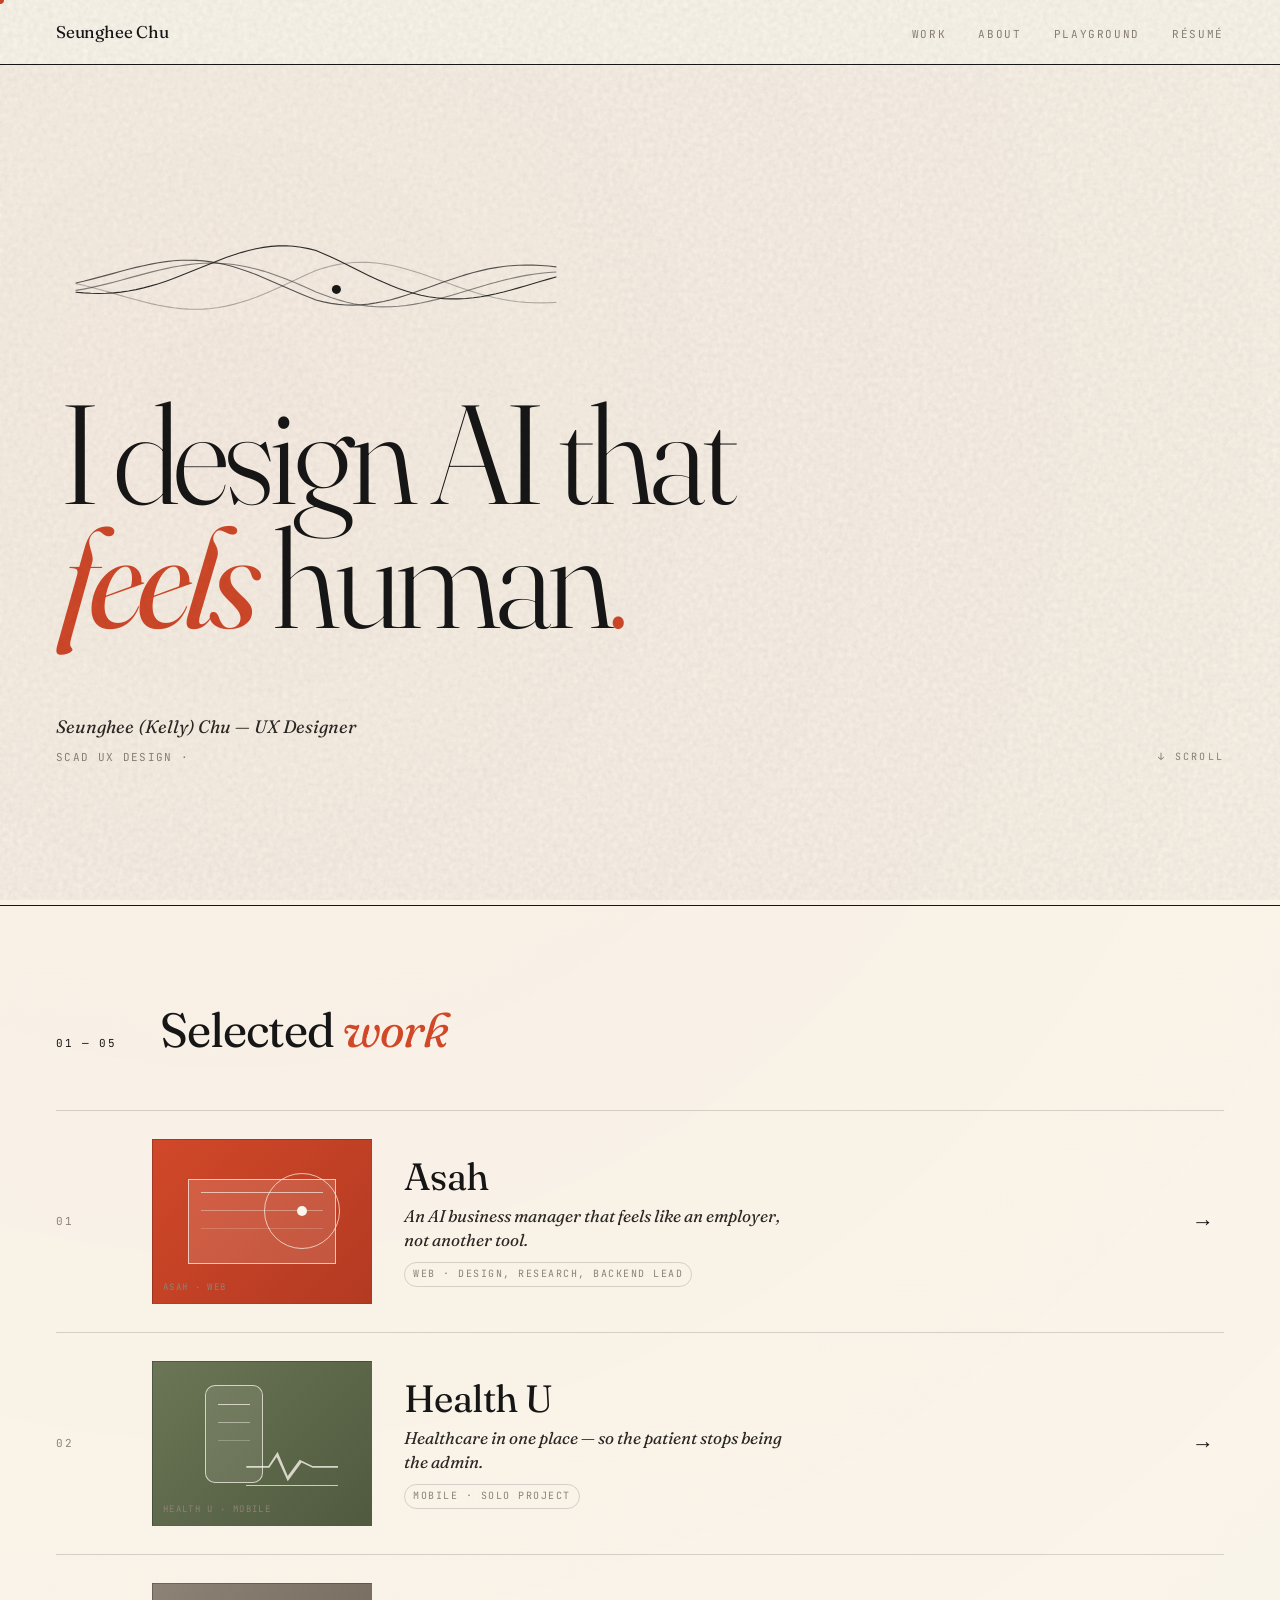
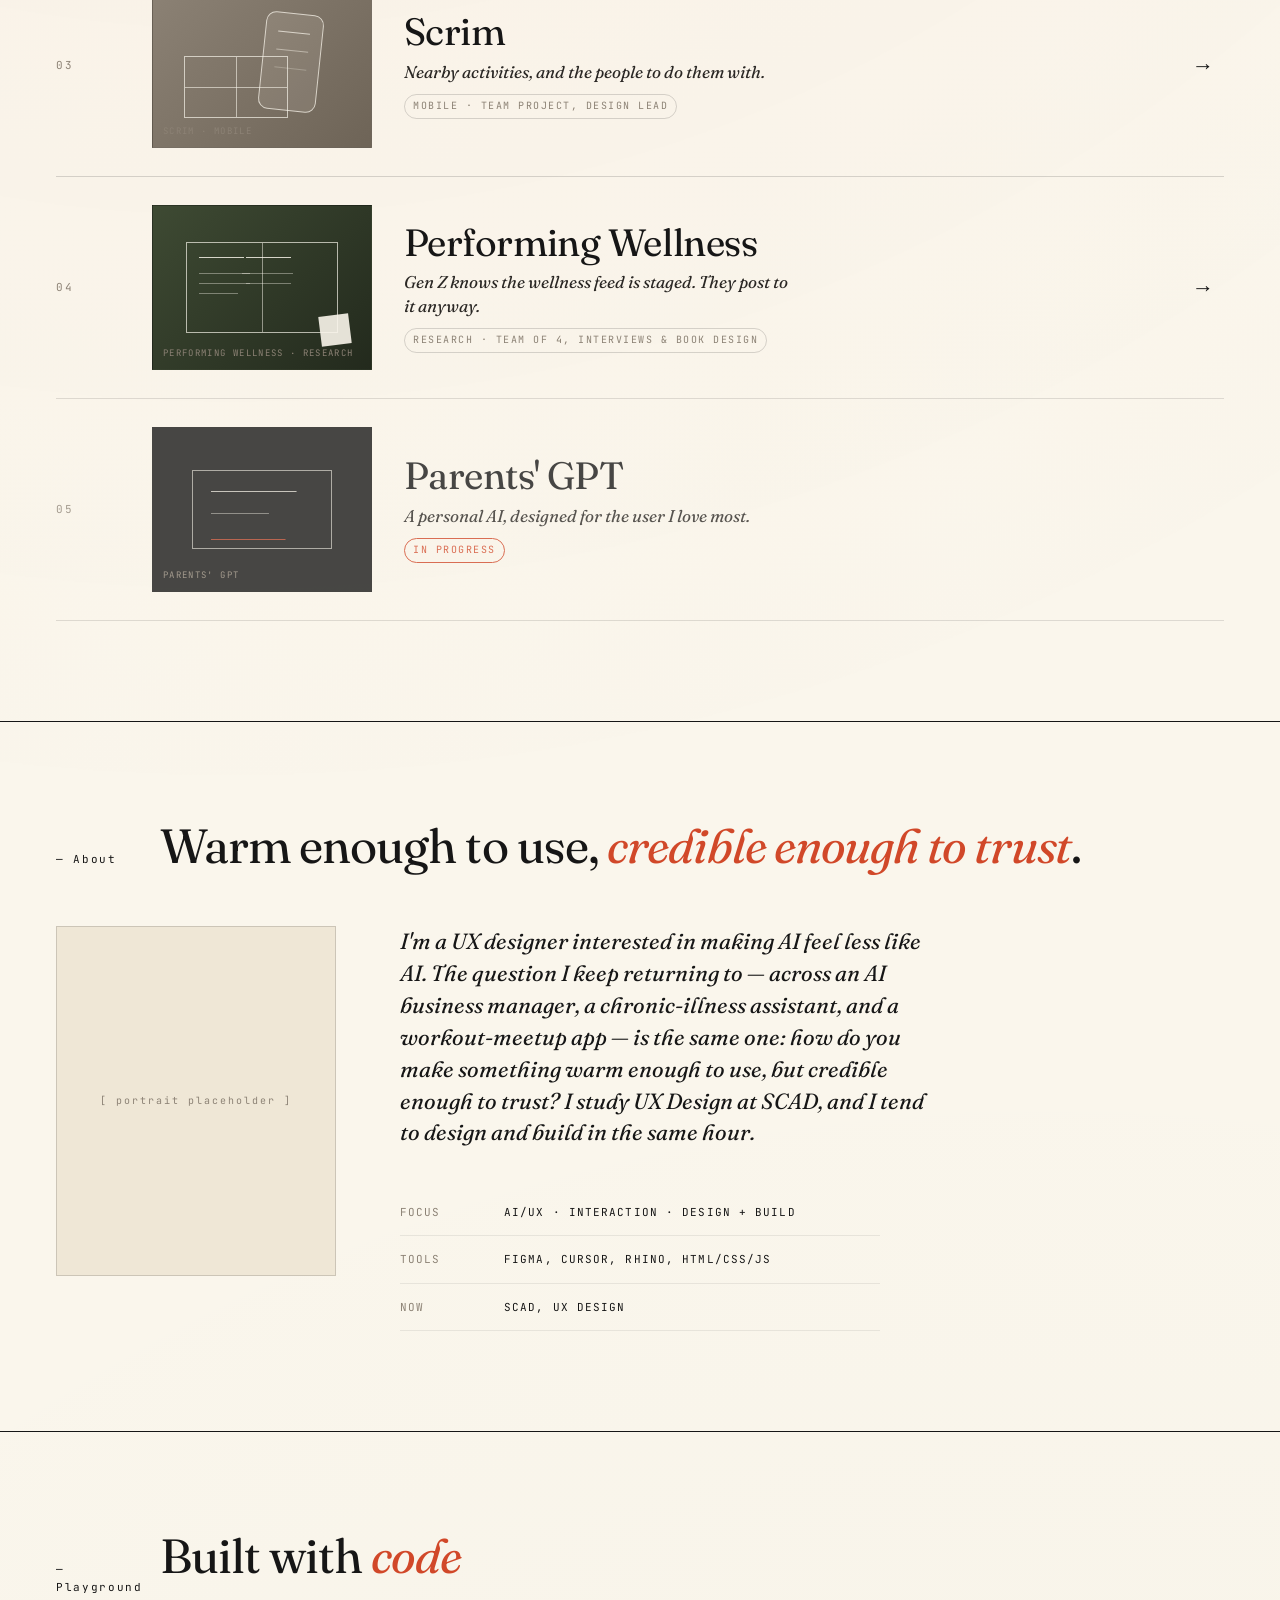
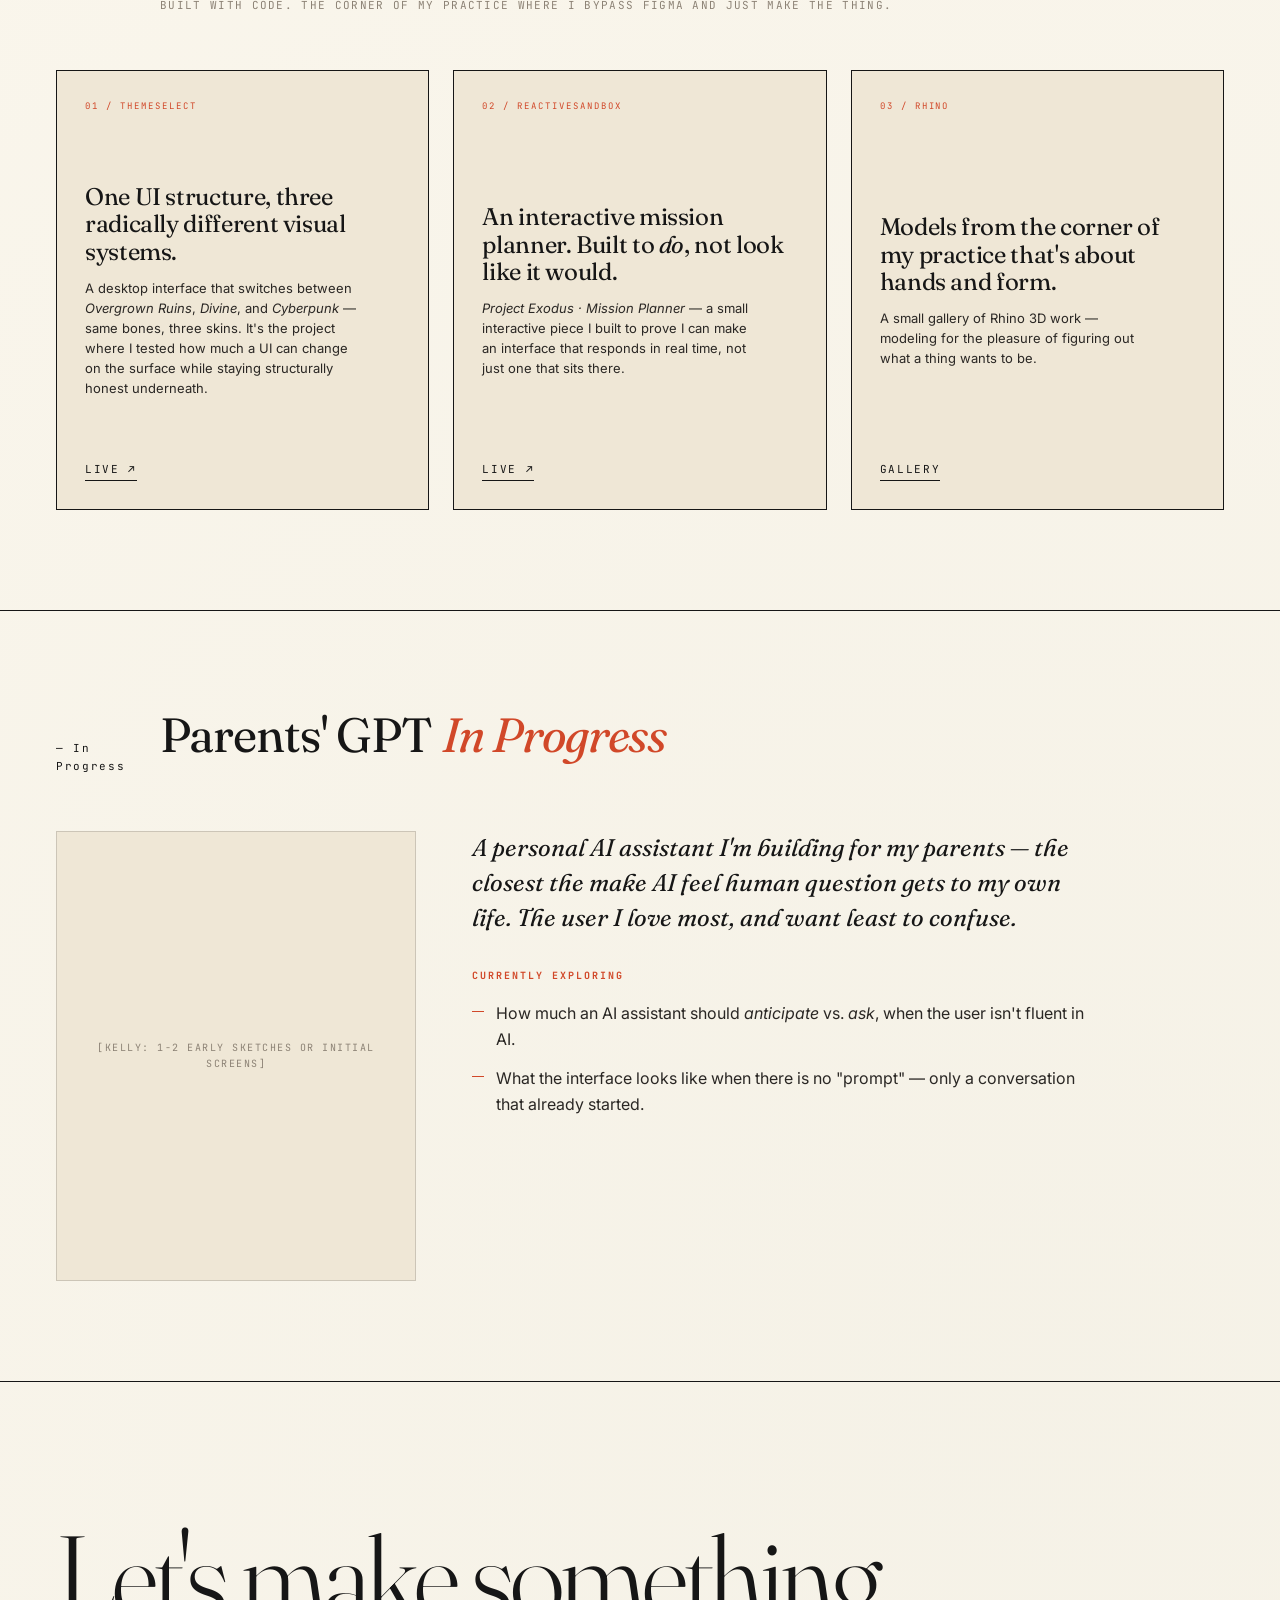
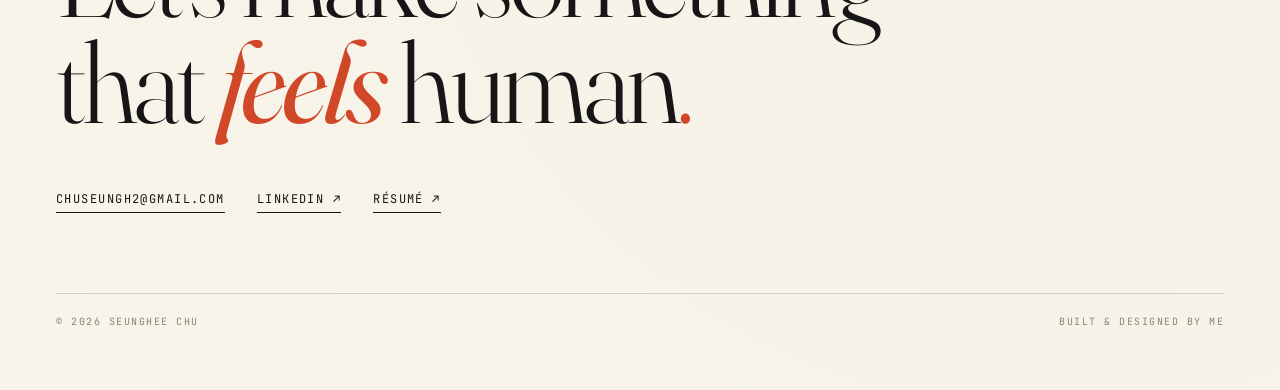
==== index.html @ 81d5a3c3 "Add the Performing Wellness research case study New case page, its exported artifacts, and the index" ====
<!DOCTYPE html>
<html lang="en">
<head>
<meta charset="UTF-8">
<meta name="viewport" content="width=device-width, initial-scale=1.0">
<title>Seunghee (Kelly) Chu — UX Designer</title>
<meta name="description" content="UX designer making AI feel human. Selected work, playground, and contact.">

<link rel="preconnect" href="https://fonts.googleapis.com">
<link rel="preconnect" href="https://fonts.gstatic.com" crossorigin>
<link href="https://fonts.googleapis.com/css2?family=Fraunces:ital,opsz,wght@0,9..144,300;0,9..144,400;0,9..144,500;1,9..144,400;1,9..144,500&family=Inter:wght@300;400;500;600&family=JetBrains+Mono:wght@400;500&display=swap" rel="stylesheet">

<link rel="stylesheet" href="assets/css/styles.css">
</head>
<body>

<nav class="nav">
  <div class="nav-inner">
    <a class="nav-mark" href="#top">Seunghee Chu</a>
    <button class="nav-toggle" aria-label="Toggle navigation" aria-expanded="false">
      <span></span><span></span><span></span>
    </button>
    <div class="nav-links">
      <a href="#work">Work</a>
      <a href="#about">About</a>
      <a href="#playground">Playground</a>
      <a href="resume.pdf" target="_blank" rel="noopener">Résumé</a>
    </div>
  </div>
</nav>

<main id="top">

  <section class="wrap hero">
    <div class="hero-mark" aria-hidden="true"></div>
    <h1>
      I design AI that<br>
      <span class="feels">feels</span> human<span class="dot">.</span>
    </h1>
    <div class="hero-foot">
      <div class="who">
        <p>Seunghee (Kelly) Chu — UX Designer</p>
        <p class="meta-line">SCAD UX Design · <span class="inline-note">[Kelly: city, if you want one]</span></p>
      </div>
      <span class="scroll-cue">↓ scroll</span>
    </div>
  </section>

  <section class="wrap sec" id="work">
    <div class="sec-head">
      <span class="sec-num">01 — 05</span>
      <div>
        <h2 class="sec-title">Selected <em>work</em></h2>
      </div>
    </div>

    <div class="work-index">

      <a class="work-row" href="asah/">
        <span class="row-num">01</span>
        <div class="row-thumb tone-vermilion" data-label="Asah · Web">
          <span class="mock-window"></span>
          <span class="mock-orbit"></span>
        </div>
        <div class="row-body">
          <h3>Asah</h3>
          <p class="row-tag">An AI business manager that feels like an employer, not another tool.</p>
          <div class="row-meta">
            <span class="pill">Web · Design, research, backend lead</span>
          </div>
        </div>
        <span class="row-arrow">→</span>
      </a>

      <a class="work-row" href="health-u/">
        <span class="row-num">02</span>
        <div class="row-thumb tone-sage" data-label="Health U · Mobile">
          <span class="mock-phone"></span>
          <span class="mock-pulse"></span>
        </div>
        <div class="row-body">
          <h3>Health U</h3>
          <p class="row-tag">Healthcare in one place — so the patient stops being the admin.</p>
          <div class="row-meta">
            <span class="pill">Mobile · Solo project</span>
          </div>
        </div>
        <span class="row-arrow">→</span>
      </a>

      <a class="work-row" href="scrim/">
        <span class="row-num">03</span>
        <div class="row-thumb tone-stone" data-label="Scrim · Mobile">
          <span class="mock-phone mock-phone-alt"></span>
          <span class="mock-court"></span>
        </div>
        <div class="row-body">
          <h3>Scrim</h3>
          <p class="row-tag">Nearby activities, and the people to do them with.</p>
          <div class="row-meta">
            <span class="pill">Mobile · Team project, design lead</span>
          </div>
        </div>
        <span class="row-arrow">→</span>
      </a>

      <a class="work-row" href="performing-wellness/">
        <span class="row-num">04</span>
        <div class="row-thumb tone-moss" data-label="Performing Wellness · Research">
          <span class="mock-spread"></span>
        </div>
        <div class="row-body">
          <h3>Performing Wellness</h3>
          <p class="row-tag">Gen Z knows the wellness feed is staged. They post to it anyway.</p>
          <div class="row-meta">
            <span class="pill">Research · Team of 4, interviews &amp; book design</span>
          </div>
        </div>
        <span class="row-arrow">→</span>
      </a>

      <div class="work-row is-soon" aria-disabled="true">
        <span class="row-num">05</span>
        <div class="row-thumb tone-ink" data-label="Parents' GPT">
          <span class="mock-chat"></span>
        </div>
        <div class="row-body">
          <h3>Parents' GPT</h3>
          <p class="row-tag">A personal AI, designed for the user I love most.</p>
          <div class="row-meta">
            <span class="pill pill-soon">In progress</span>
          </div>
        </div>
      </div>

    </div>
  </section>

  <section class="wrap sec" id="about">
    <div class="sec-head">
      <span class="sec-num">— About</span>
      <div>
        <h2 class="sec-title">Warm enough to use, <em>credible enough to trust</em>.</h2>
      </div>
    </div>

    <div class="about-grid">
      <div class="about-photo" aria-label="Portrait placeholder for Seunghee Chu"></div>
      <div class="about-body">
        <p>I'm a UX designer interested in making AI feel less like AI. The question I keep returning to — across an AI business manager, a chronic-illness assistant, and a workout-meetup app — is the same one: how do you make something <em>warm enough to use, but credible enough to trust?</em> I study UX Design at SCAD, and I tend to design and build in the same hour.</p>

        <dl class="about-facts">
          <div><dt>Focus</dt><dd>AI/UX · interaction · design + build</dd></div>
          <div><dt>Tools</dt><dd>Figma, Cursor, Rhino, HTML/CSS/JS <span class="inline-note">[Kelly: edit if you want]</span></dd></div>
          <div><dt>Now</dt><dd>SCAD, UX Design <span class="inline-note">[Kelly: year if you want, otherwise leave it]</span></dd></div>
        </dl>
      </div>
    </div>
  </section>

  <section class="wrap sec" id="playground">
    <div class="sec-head">
      <span class="sec-num">— Playground</span>
      <div>
        <h2 class="sec-title">Built with <em>code</em></h2>
        <p class="section-kicker">Built with code. The corner of my practice where I bypass Figma and just make the thing.</p>
      </div>
    </div>

    <div class="play-grid">
      <a class="play-card" href="https://chuseungh2.github.io/ThemeSelect/" target="_blank" rel="noopener">
        <span class="play-tag">01 / ThemeSelect</span>
        <div>
          <h3>One UI structure, three radically different visual systems.</h3>
          <p>A desktop interface that switches between <em>Overgrown Ruins</em>, <em>Divine</em>, and <em>Cyberpunk</em> — same bones, three skins. It's the project where I tested how much a UI can change on the surface while staying structurally honest underneath.</p>
        </div>
        <span class="play-link">Live ↗</span>
      </a>

      <a class="play-card" href="https://chuseungh2.github.io/ReactiveSandbox/" target="_blank" rel="noopener">
        <span class="play-tag">02 / ReactiveSandbox</span>
        <div>
          <h3>An interactive mission planner. Built to <em>do</em>, not look like it would.</h3>
          <p><em>Project Exodus · Mission Planner</em> — a small interactive piece I built to prove I can make an interface that responds in real time, not just one that sits there.</p>
        </div>
        <span class="play-link">Live ↗</span>
      </a>

      <a class="play-card" href="#playground" aria-disabled="true">
        <span class="play-tag">03 / Rhino</span>
        <div>
          <h3>Models from the corner of my practice that's about hands and form.</h3>
          <p>A small gallery of Rhino 3D work — modeling for the pleasure of figuring out what a thing wants to be.</p>
        </div>
        <span class="play-link">Gallery</span>
      </a>
    </div>
  </section>

  <section class="wrap sec parents-teaser" id="parents-gpt">
    <div class="sec-head">
      <span class="sec-num">— In Progress</span>
      <div>
        <h2 class="sec-title">Parents' GPT <em>In Progress</em></h2>
      </div>
    </div>

    <div class="teaser-grid">
      <div class="artifact artifact-portrait">
        <span class="caption">[Kelly: 1-2 early sketches or initial screens]</span>
      </div>
      <div class="teaser-copy">
        <p>A personal AI assistant I'm building for my parents — the closest the <em>make AI feel human</em> question gets to my own life. The user I love most, and want least to confuse.</p>
        <h3>Currently exploring</h3>
        <ul>
          <li>How much an AI assistant should <em>anticipate</em> vs. <em>ask</em>, when the user isn't fluent in AI.</li>
          <li>What the interface looks like when there is no "prompt" — only a conversation that already started.</li>
        </ul>
      </div>
    </div>
  </section>

  <section class="wrap contact" id="contact">
    <h2>
      Let's make something<br>
      that <span class="feels">feels</span> human<span style="color:var(--vermilion);">.</span>
    </h2>

    <div class="contact-links">
      <a href="mailto:chuseungh2@gmail.com">chuseungh2@gmail.com</a>
      <a href="https://www.linkedin.com/in/seunghee-chu-087957342/" target="_blank" rel="noopener">LinkedIn ↗</a>
      <a href="resume.pdf" target="_blank" rel="noopener">Résumé ↗</a>
    </div>

    <footer class="footer">
      <span>© 2026 Seunghee Chu</span>
      <span>Built &amp; designed by me</span>
    </footer>
  </section>

</main>

<script src="assets/js/main.js"></script>
</body>
</html>
---- assets/css/styles.css ----
/* =========================================================
   Seunghee (Kelly) Chu — Portfolio
   Visual system from moodboard.html (Editorial × Alive)
   ========================================================= */

:root {
  /* color */
  --paper:        #FAF6EC;
  --paper-warm:   #EFE7D6;
  --ink:          #161616;
  --ink-soft:     #2A2724;
  --stone:        #8C8275;
  --vermilion:    #D14829;
  --sage:         #6B7656;
  --grid:         rgba(22, 22, 22, .08);
  --grid-strong:  rgba(22, 22, 22, .16);

  /* type */
  --serif:  'Fraunces', 'Times New Roman', serif;
  --sans:   'Inter', system-ui, -apple-system, sans-serif;
  --mono:   'JetBrains Mono', 'SFMono-Regular', Menlo, monospace;

  /* layout */
  --max:    1280px;
  --gutter: 56px;
  --read:   68ch;
}

/* ---------- reset / base ---------- */
* { box-sizing: border-box; margin: 0; padding: 0; }
html, body { background: var(--paper); color: var(--ink); }
html { scroll-behavior: smooth; }
body {
  font-family: var(--sans);
  font-weight: 400;
  font-size: 15px;
  line-height: 1.65;
  -webkit-font-smoothing: antialiased;
  -moz-osx-font-smoothing: grayscale;
  overflow-x: hidden;
  background-image:
    radial-gradient(circle at 18% 8%,  rgba(209, 72, 41, .045), transparent 42%),
    radial-gradient(circle at 82% 88%, rgba(107, 118, 86, .035), transparent 42%);
}
img, svg { display: block; max-width: 100%; }
a { color: inherit; text-decoration: none; }
button { font: inherit; color: inherit; background: none; border: 0; cursor: pointer; }
::selection { background: rgba(209, 72, 41, .22); }
:focus-visible {
  outline: 2px solid var(--vermilion);
  outline-offset: 4px;
}
strong { color: var(--ink); font-weight: 600; }
em { font-style: italic; }
/* [Kelly: ...] placeholders. Hidden in production but kept in the HTML source,
   so they can be found via view-source (and listed in CASE-STUDY-TODO.md).
   There must be only ONE .inline-note rule: a second one further down the file
   previously re-set display:inline at equal specificity and won, which is why
   these notes were visible on the live site. Flip to `inline` to draft. */
.inline-note {
  display: none;
  font-family: var(--mono);
  font-size: .72em;
  line-height: 1.4;
  letter-spacing: .06em;
  text-transform: none;
  color: var(--stone);
}

/* ---------- grain overlay (전역) ---------- */
body::before {
  content: "";
  position: fixed; inset: 0;
  background-image: url("data:image/svg+xml,%3Csvg viewBox='0 0 200 200' xmlns='http://www.w3.org/2000/svg'%3E%3Cfilter id='n'%3E%3CfeTurbulence type='fractalNoise' baseFrequency='.9' numOctaves='3'/%3E%3CfeColorMatrix values='0 0 0 0 0 0 0 0 0 0 0 0 0 0 0 0 0 0 .12 0'/%3E%3C/filter%3E%3Crect width='100%25' height='100%25' filter='url(%23n)'/%3E%3C/svg%3E");
  opacity: .55;
  pointer-events: none;
  z-index: 9999;
  mix-blend-mode: multiply;
}

/* ---------- ink cursor (desktop only) ---------- */
@media (hover: hover) and (pointer: fine) {
  body { cursor: none; }
  a, button, .work-row, .card { cursor: none; }
  .cursor {
    position: fixed; top: 0; left: 0;
    width: 8px; height: 8px;
    background: var(--vermilion);
    border-radius: 50%;
    pointer-events: none;
    z-index: 10000;
    transform: translate(-50%, -50%);
    transition: width .2s, height .2s, opacity .2s;
    mix-blend-mode: multiply;
  }
  .cursor-trail {
    position: fixed;
    border-radius: 50%;
    background: var(--vermilion);
    pointer-events: none;
    z-index: 9998;
    opacity: .3;
    mix-blend-mode: multiply;
  }
}
@media not all and (hover: hover) {
  .cursor, .cursor-trail { display: none; }
}

/* ---------- shell ---------- */
.wrap {
  max-width: var(--max);
  margin: 0 auto;
  padding: 0 var(--gutter);
  position: relative;
}

/* ---------- navigation ---------- */
.nav {
  position: sticky;
  top: 0;
  z-index: 100;
  background: rgba(250, 246, 236, .88);
  backdrop-filter: blur(12px);
  border-bottom: 1px solid var(--ink);
}
.nav-inner {
  max-width: var(--max);
  margin: 0 auto;
  padding: 18px var(--gutter);
  display: flex;
  align-items: baseline;
  justify-content: space-between;
}
.nav-mark {
  font-family: var(--serif);
  font-weight: 400;
  font-size: 17px;
  letter-spacing: -.01em;
}
.nav-mark .back {
  font-family: var(--mono);
  font-size: 11px;
  color: var(--stone);
  letter-spacing: .12em;
  text-transform: uppercase;
  margin-right: 14px;
}
.nav-mark .back:hover { color: var(--vermilion); }
.nav-links {
  display: flex;
  gap: 32px;
  font-family: var(--mono);
  font-size: 11px;
  letter-spacing: .15em;
  text-transform: uppercase;
}
.nav-links a { color: var(--stone); transition: color .2s; }
.nav-links a:hover { color: var(--vermilion); }
.nav-toggle { display: none; }
.nav-toggle span {
  display: block;
  width: 22px;
  height: 1px;
  background: var(--ink);
  margin: 5px 0;
  transform-origin: center;
  transition: transform .25s ease, opacity .2s ease;
}
.nav-toggle.is-open span:nth-child(1) { transform: translateY(6px) rotate(45deg); }
.nav-toggle.is-open span:nth-child(2) { opacity: 0; }
.nav-toggle.is-open span:nth-child(3) { transform: translateY(-6px) rotate(-45deg); }

/* ---------- typography utilities ---------- */
.eyebrow {
  font-family: var(--mono);
  font-size: 10px;
  letter-spacing: .22em;
  text-transform: uppercase;
  color: var(--stone);
}
.meta-line {
  font-family: var(--mono);
  font-size: 11px;
  letter-spacing: .12em;
  text-transform: uppercase;
  color: var(--stone);
}

/* ---------- section header ---------- */
.sec { padding: 100px var(--gutter); border-top: 1px solid var(--ink); }
.sec-head {
  display: grid;
  grid-template-columns: 80px 1fr;
  gap: 24px;
  align-items: baseline;
  margin-bottom: 56px;
}
.sec-num {
  font-family: var(--mono);
  font-size: 11px;
  letter-spacing: .15em;
  color: var(--ink);
}
.sec-title {
  font-family: var(--serif);
  font-weight: 400;
  font-size: clamp(34px, 4vw, 48px);
  line-height: 1;
  letter-spacing: -.02em;
}
.sec-title em { color: var(--vermilion); font-style: italic; }

/* =========================================================
   LANDING PAGE
   ========================================================= */

/* ---------- hero ---------- */
.hero {
  min-height: calc(100vh - 60px);
  padding: 80px var(--gutter) 60px;
  display: grid;
  grid-template-columns: 1fr;
  align-content: center;
  gap: 48px;
  position: relative;
}
.hero-mark {
  width: 100%;
  max-width: 520px;
  height: 120px;
  opacity: .9;
}
.hero h1 {
  font-family: var(--serif);
  font-weight: 300;
  font-size: clamp(64px, 11vw, 168px);
  line-height: .88;
  letter-spacing: -.04em;
  max-width: 14ch;
  padding-left: .03em;
}
.hero h1 .feels {
  font-style: italic;
  font-weight: 400;
  color: var(--vermilion);
}
.hero h1 .dot { color: var(--vermilion); }
.hero-note {
  width: min(100%, fit-content);
  max-width: 58ch;
  font-family: var(--mono);
  font-size: 10px;
  line-height: 1.6;
  letter-spacing: .18em;
  text-transform: uppercase;
  color: var(--vermilion);
  border-top: 1px solid var(--vermilion);
  padding-top: 10px;
}
.hero-foot {
  display: flex;
  justify-content: space-between;
  align-items: flex-end;
  flex-wrap: wrap;
  gap: 24px;
  margin-top: 24px;
}
.hero-foot .who p:first-child {
  font-family: var(--serif);
  font-style: italic;
  font-size: 18px;
  color: var(--ink-soft);
  margin-bottom: 6px;
}
.scroll-cue {
  font-family: var(--mono);
  font-size: 10px;
  letter-spacing: .22em;
  text-transform: uppercase;
  color: var(--stone);
  align-self: flex-end;
  animation: hover-cue 2.6s ease-in-out infinite;
}
@keyframes hover-cue {
  0%, 100% { transform: translateY(0); }
  50%      { transform: translateY(6px); }
}

/* ---------- selected work ---------- */
.work-index { display: flex; flex-direction: column; }
.work-row {
  display: grid;
  grid-template-columns: 64px 220px 1fr 32px;
  gap: 32px;
  align-items: center;
  padding: 28px 0;
  border-top: 1px solid var(--grid-strong);
  transition: padding-left .35s cubic-bezier(.2,.8,.2,1), background .25s;
  position: relative;
}
.work-row:last-child { border-bottom: 1px solid var(--grid-strong); }
a.work-row:hover {
  padding-left: 16px;
  background: rgba(209, 72, 41, .03);
}
.work-row.is-soon,
.work-row.is-planned { opacity: .78; }
.work-row.is-soon:hover,
.work-row.is-planned:hover { padding-left: 0; background: none; cursor: default; }
.row-num {
  font-family: var(--mono);
  font-size: 11px;
  letter-spacing: .15em;
  color: var(--stone);
}
.row-thumb {
  aspect-ratio: 4 / 3;
  background: var(--paper-warm);
  border: 1px solid var(--grid-strong);
  position: relative;
  overflow: hidden;
  transition: transform .4s cubic-bezier(.2,.8,.2,1);
}
a.work-row:hover .row-thumb { transform: scale(1.02); }
.row-thumb::after {
  content: attr(data-label);
  position: absolute;
  bottom: 8px; left: 10px;
  font-family: var(--mono);
  font-size: 9px;
  letter-spacing: .15em;
  text-transform: uppercase;
  color: var(--stone);
}
.row-thumb.tone-vermilion { background: linear-gradient(135deg, var(--vermilion), #B33A22); }
.row-thumb.tone-sage      { background: linear-gradient(135deg, var(--sage), #4F5A3F); }
.row-thumb.tone-ink       { background: var(--ink); }
.row-thumb.tone-stone     { background: linear-gradient(135deg, var(--stone), #6E6457); }
.row-thumb.tone-moss      { background: linear-gradient(135deg, #3E4A33, #232A1D); }
.mock-window,
.mock-phone,
.mock-chat,
.mock-orbit,
.mock-pulse,
.mock-court,
.mock-spread {
  position: absolute;
  display: block;
}
.mock-window {
  inset: 24% 16%;
  border: 1px solid rgba(250, 246, 236, .72);
  background: rgba(250, 246, 236, .14);
}
.mock-window::before {
  content: "";
  position: absolute;
  inset: 12px 12px auto;
  height: 1px;
  background: rgba(250, 246, 236, .65);
  box-shadow: 0 18px rgba(250, 246, 236, .36), 0 36px rgba(250, 246, 236, .2);
}
.mock-orbit {
  width: 76px;
  height: 76px;
  right: 14%;
  top: 20%;
  border: 1px solid rgba(250, 246, 236, .72);
  border-radius: 50%;
}
.mock-orbit::after {
  content: "";
  position: absolute;
  width: 10px;
  height: 10px;
  border-radius: 50%;
  background: var(--paper);
  left: 50%;
  top: 50%;
  transform: translate(-50%, -50%);
}
.mock-phone {
  width: 58px;
  height: 98px;
  left: 24%;
  top: 14%;
  border: 1px solid rgba(250, 246, 236, .72);
  border-radius: 10px;
  background: rgba(250, 246, 236, .1);
}
.mock-phone::before {
  content: "";
  position: absolute;
  left: 12px;
  right: 12px;
  top: 18px;
  height: 1px;
  background: rgba(250, 246, 236, .72);
  box-shadow: 0 18px rgba(250, 246, 236, .46), 0 36px rgba(250, 246, 236, .26);
}
.mock-phone-alt { left: 50%; top: 18%; transform: rotate(6deg); }
.mock-pulse {
  width: 92px;
  height: 46px;
  right: 15%;
  bottom: 24%;
  border-bottom: 1px solid rgba(250, 246, 236, .72);
}
.mock-pulse::before {
  content: "";
  position: absolute;
  inset: 0;
  clip-path: polygon(0 58%, 24% 58%, 34% 26%, 45% 80%, 58% 44%, 72% 58%, 100% 58%, 100% 62%, 72% 62%, 60% 50%, 45% 92%, 33% 38%, 25% 62%, 0 62%);
  background: rgba(250, 246, 236, .78);
}
.mock-court {
  width: 104px;
  height: 62px;
  left: 14%;
  bottom: 18%;
  border: 1px solid rgba(250, 246, 236, .68);
}
.mock-court::before,
.mock-court::after {
  content: "";
  position: absolute;
  background: rgba(250, 246, 236, .58);
}
.mock-court::before { left: 50%; top: 0; bottom: 0; width: 1px; }
.mock-court::after { left: 0; right: 0; top: 50%; height: 1px; }
.mock-chat {
  inset: 26% 18%;
  border: 1px solid rgba(250, 246, 236, .58);
  background:
    linear-gradient(rgba(250, 246, 236, .72), rgba(250, 246, 236, .72)) 18px 20px / 62% 1px no-repeat,
    linear-gradient(rgba(250, 246, 236, .42), rgba(250, 246, 236, .42)) 18px 42px / 42% 1px no-repeat,
    linear-gradient(rgba(209, 72, 41, .78), rgba(209, 72, 41, .78)) 18px 68px / 54% 1px no-repeat;
}
.mock-spread {
  inset: 22% 15%;
  border: 1px solid rgba(250, 246, 236, .68);
  background:
    /* left page: a title rule + body lines */
    linear-gradient(rgba(250, 246, 236, .82), rgba(250, 246, 236, .82)) 12px 14px / 30% 1px no-repeat,
    linear-gradient(rgba(250, 246, 236, .38), rgba(250, 246, 236, .38)) 12px 30px / 34% 1px no-repeat,
    linear-gradient(rgba(250, 246, 236, .38), rgba(250, 246, 236, .38)) 12px 40px / 34% 1px no-repeat,
    linear-gradient(rgba(250, 246, 236, .38), rgba(250, 246, 236, .38)) 12px 50px / 26% 1px no-repeat,
    /* right page */
    linear-gradient(rgba(250, 246, 236, .82), rgba(250, 246, 236, .82)) 56% 14px / 30% 1px no-repeat,
    linear-gradient(rgba(250, 246, 236, .38), rgba(250, 246, 236, .38)) 56% 30px / 34% 1px no-repeat,
    linear-gradient(rgba(250, 246, 236, .38), rgba(250, 246, 236, .38)) 56% 40px / 30% 1px no-repeat;
}
/* the gutter, and a sticky note pinned to the spread */
.mock-spread::before {
  content: "";
  position: absolute;
  left: 50%;
  top: 0;
  bottom: 0;
  width: 1px;
  background: rgba(250, 246, 236, .5);
}
.mock-spread::after {
  content: "";
  position: absolute;
  right: -13px;
  bottom: -13px;
  width: 30px;
  height: 30px;
  background: rgba(250, 246, 236, .9);
  transform: rotate(-7deg);
}
.row-body h3 {
  font-family: var(--serif);
  font-weight: 400;
  font-size: clamp(28px, 3vw, 38px);
  line-height: 1.05;
  letter-spacing: -.015em;
  margin-bottom: 8px;
}
.row-tag {
  font-family: var(--serif);
  font-style: italic;
  font-size: 17px;
  color: var(--ink-soft);
  line-height: 1.4;
  max-width: 36ch;
  margin-bottom: 10px;
}
.row-meta {
  display: flex;
  gap: 14px;
  font-family: var(--mono);
  font-size: 10px;
  letter-spacing: .15em;
  text-transform: uppercase;
  color: var(--stone);
}
.row-meta .pill {
  border: 1px solid var(--grid-strong);
  padding: 3px 8px;
  border-radius: 100px;
}
.row-meta .pill-soon {
  border-color: var(--vermilion);
  color: var(--vermilion);
}
.row-arrow {
  font-family: var(--serif);
  font-size: 22px;
  color: var(--ink);
  transition: transform .3s ease;
}
.work-row:hover .row-arrow { transform: translateX(8px); color: var(--vermilion); }
.work-row.is-soon .row-arrow { display: none; }

/* ---------- about ---------- */
.about-grid {
  display: grid;
  grid-template-columns: 280px 1fr;
  gap: 64px;
  align-items: start;
}
.about-photo {
  aspect-ratio: 4 / 5;
  background: var(--paper-warm);
  border: 1px solid var(--grid-strong);
  position: relative;
}
.about-photo::after {
  content: "[ portrait placeholder ]";
  position: absolute;
  inset: 0;
  display: grid; place-items: center;
  font-family: var(--mono);
  font-size: 10px;
  letter-spacing: .2em;
  color: var(--stone);
}
.about-body p {
  font-family: var(--serif);
  font-style: italic;
  font-size: 22px;
  line-height: 1.45;
  color: var(--ink);
  max-width: 38ch;
  margin-bottom: 24px;
}
.about-body p + p {
  font-family: var(--sans);
  font-style: normal;
  font-size: 15px;
  line-height: 1.65;
  color: var(--ink-soft);
  max-width: var(--read);
}
.about-facts {
  margin-top: 40px;
  display: grid;
  gap: 0;
  max-width: 480px;
}
.about-facts dt, .about-facts dd {
  font-family: var(--mono);
  font-size: 11px;
  letter-spacing: .1em;
  text-transform: uppercase;
}
.about-facts > div {
  display: grid;
  grid-template-columns: 80px 1fr;
  gap: 24px;
  padding: 14px 0;
  border-bottom: 1px solid var(--grid);
}
.about-facts dt { color: var(--stone); }
.about-facts dd { color: var(--ink); }

/* ---------- playground ---------- */
.play-grid {
  display: grid;
  grid-template-columns: repeat(3, 1fr);
  gap: 24px;
}
.section-kicker {
  margin-top: 16px;
  font-family: var(--mono);
  font-size: 11px;
  letter-spacing: .12em;
  text-transform: uppercase;
  color: var(--stone);
}
.play-card {
  border: 1px solid var(--ink);
  padding: 28px;
  min-height: 440px;
  display: flex;
  flex-direction: column;
  justify-content: space-between;
  background: var(--paper-warm);
  transition: transform .4s cubic-bezier(.2,.8,.2,1);
  position: relative;
  overflow: hidden;
}
.play-card:hover { transform: translateY(-6px); }
.play-card .play-tag {
  font-family: var(--mono);
  font-size: 9px;
  letter-spacing: .22em;
  text-transform: uppercase;
  color: var(--vermilion);
}
.play-card h3 {
  font-family: var(--serif);
  font-weight: 400;
  font-size: 24px;
  line-height: 1.15;
  letter-spacing: -.015em;
  margin-top: 8px;
}
.play-card p {
  font-size: 13px;
  color: var(--ink-soft);
  line-height: 1.55;
  margin-top: 12px;
  max-width: 34ch;
}
.play-card .play-link {
  font-family: var(--mono);
  font-size: 11px;
  letter-spacing: .15em;
  text-transform: uppercase;
  color: var(--ink);
  align-self: flex-start;
  border-bottom: 1px solid var(--ink);
  padding-bottom: 2px;
}
.play-card .play-link:hover { color: var(--vermilion); border-color: var(--vermilion); }

/* ---------- contact / footer ---------- */
.contact {
  padding: 140px var(--gutter) 60px;
  border-top: 1px solid var(--ink);
}
.contact h2 {
  font-family: var(--serif);
  font-weight: 300;
  font-size: clamp(56px, 9vw, 132px);
  line-height: .92;
  letter-spacing: -.035em;
  max-width: 14ch;
}
.contact h2 .feels { font-style: italic; color: var(--vermilion); font-weight: 400; }
.contact-links {
  display: flex;
  gap: 32px;
  margin-top: 56px;
  flex-wrap: wrap;
  font-family: var(--mono);
  font-size: 12px;
  letter-spacing: .12em;
  text-transform: uppercase;
}
.contact-links a {
  border-bottom: 1px solid var(--ink);
  padding-bottom: 2px;
  transition: color .2s, border-color .2s;
}
.contact-links a:hover { color: var(--vermilion); border-color: var(--vermilion); }
.footer {
  margin-top: 80px;
  padding-top: 20px;
  border-top: 1px solid var(--grid-strong);
  display: flex;
  justify-content: space-between;
  flex-wrap: wrap;
  gap: 16px;
  font-family: var(--mono);
  font-size: 10px;
  letter-spacing: .15em;
  text-transform: uppercase;
  color: var(--stone);
}

/* =========================================================
   CASE STUDY PAGE
   ========================================================= */

.case-hero {
  padding: 80px var(--gutter) 64px;
}
.case-eyebrow {
  font-family: var(--mono);
  font-size: 11px;
  letter-spacing: .2em;
  text-transform: uppercase;
  color: var(--stone);
  margin-bottom: 32px;
}
.case-hero h1 {
  font-family: var(--serif);
  font-weight: 300;
  font-size: clamp(72px, 12vw, 180px);
  line-height: .9;
  letter-spacing: -.04em;
}
.case-hero .tagline {
  font-family: var(--serif);
  font-style: italic;
  font-weight: 400;
  font-size: clamp(22px, 2.4vw, 30px);
  line-height: 1.35;
  color: var(--ink-soft);
  max-width: 32ch;
  margin-top: 24px;
}
.case-hero-visual {
  margin-top: 64px;
  aspect-ratio: 16 / 9;
  background: var(--paper-warm);
  border: 1px solid var(--grid-strong);
  position: relative;
  overflow: hidden;
  padding: clamp(18px, 4vw, 48px);
}
.placeholder-visual {
  display: grid;
  place-items: center;
  background:
    linear-gradient(var(--grid) 1px, transparent 1px),
    linear-gradient(90deg, var(--grid) 1px, transparent 1px),
    var(--paper-warm);
  background-size: 48px 48px;
}
.placeholder-visual::before {
  content: "";
  width: min(68%, 720px);
  aspect-ratio: 16 / 9;
  border: 1px solid var(--ink);
  background:
    linear-gradient(rgba(22, 22, 22, .14), rgba(22, 22, 22, .14)) 8% 16% / 34% 1px no-repeat,
    linear-gradient(rgba(22, 22, 22, .14), rgba(22, 22, 22, .14)) 8% 28% / 52% 1px no-repeat,
    linear-gradient(rgba(209, 72, 41, .72), rgba(209, 72, 41, .72)) 8% 44% / 22% 1px no-repeat,
    rgba(250, 246, 236, .54);
  box-shadow: 18px 18px 0 rgba(209, 72, 41, .1);
}
.visual-label {
  position: absolute;
  left: 18px;
  bottom: 14px;
  font-family: var(--mono);
  font-size: 10px;
  letter-spacing: .12em;
  text-transform: uppercase;
  color: var(--stone);
}
.asah-shell {
  height: 100%;
  min-height: 300px;
  border: 1px solid var(--ink);
  background: rgba(250, 246, 236, .72);
  display: grid;
  grid-template-columns: 18% 1fr;
  box-shadow: 18px 18px 0 rgba(209, 72, 41, .12);
}
.asah-sidebar {
  border-right: 1px solid var(--grid-strong);
  padding: 24px 18px;
}
.asah-sidebar span {
  display: block;
  height: 1px;
  margin-bottom: 22px;
  background: var(--grid-strong);
}
.asah-sidebar span:first-child {
  width: 32px;
  height: 32px;
  border-radius: 50%;
  background: var(--vermilion);
  opacity: .9;
}
.asah-canvas {
  position: relative;
  min-height: 100%;
  background:
    linear-gradient(var(--grid) 1px, transparent 1px),
    linear-gradient(90deg, var(--grid) 1px, transparent 1px);
  background-size: 48px 48px;
}
.agent-node {
  position: absolute;
  width: clamp(54px, 8vw, 96px);
  aspect-ratio: 1;
  border-radius: 50%;
  border: 1px solid var(--ink);
  background: var(--paper);
}
.agent-node::after {
  content: "";
  position: absolute;
  inset: 34%;
  border-radius: 50%;
  background: var(--vermilion);
}
.node-a { left: 17%; top: 22%; }
.node-b { left: 46%; top: 48%; }
.node-c { right: 13%; top: 18%; }
.agent-line {
  position: absolute;
  height: 1px;
  background: rgba(22, 22, 22, .32);
  transform-origin: left center;
}
.line-a { left: 28%; top: 35%; width: 32%; transform: rotate(24deg); }
.line-b { left: 56%; top: 49%; width: 25%; transform: rotate(-28deg); }
.agent-panel {
  position: absolute;
  left: 8%;
  right: 8%;
  bottom: 8%;
  height: 58px;
  border-top: 1px solid var(--grid-strong);
  display: grid;
  grid-template-columns: repeat(3, 1fr);
  gap: 18px;
  padding-top: 18px;
}
.agent-panel span {
  display: block;
  height: 8px;
  background: rgba(22, 22, 22, .16);
}
.case-meta-strip {
  margin-top: 24px;
  padding: 16px 0;
  border-top: 1px solid var(--ink);
  border-bottom: 1px solid var(--ink);
  display: flex;
  gap: 40px;
  flex-wrap: wrap;
  font-family: var(--mono);
  font-size: 11px;
  letter-spacing: .12em;
  text-transform: uppercase;
}
.case-meta-strip dt {
  color: var(--stone);
  margin-bottom: 4px;
  font-size: 9px;
  letter-spacing: .2em;
}
.case-meta-strip dd { color: var(--ink); }

/* ---------- snapshot (TL;DR) ---------- */
.snapshot {
  padding: 80px var(--gutter);
  display: grid;
  grid-template-columns: 1fr 1fr;
  gap: 64px;
}
.snap-block .snap-label {
  font-family: var(--mono);
  font-size: 10px;
  letter-spacing: .22em;
  text-transform: uppercase;
  color: var(--vermilion);
  margin-bottom: 16px;
}
.snap-block p {
  font-family: var(--serif);
  font-weight: 400;
  font-size: clamp(22px, 2.2vw, 28px);
  line-height: 1.35;
  letter-spacing: -.01em;
  color: var(--ink);
  max-width: 30ch;
}

/* ---------- case sections (01–07) ---------- */
.case-section {
  padding: 80px var(--gutter);
  border-top: 1px solid var(--grid-strong);
}
.case-section-head {
  display: grid;
  grid-template-columns: 100px 1fr;
  gap: 32px;
  align-items: baseline;
  margin-bottom: 48px;
}
.case-section-head .num {
  font-family: var(--mono);
  font-size: 11px;
  letter-spacing: .2em;
  color: var(--vermilion);
}
.case-section-head h2 {
  font-family: var(--serif);
  font-weight: 400;
  font-size: clamp(32px, 3.6vw, 44px);
  line-height: 1;
  letter-spacing: -.02em;
}
.case-section-head h2 em { color: var(--vermilion); font-style: italic; }

.case-body {
  max-width: var(--read);
  margin-left: 100px;
}
.case-body.is-wide {
  max-width: none;
}
.case-body p {
  font-family: var(--sans);
  font-size: 16px;
  line-height: 1.7;
  color: var(--ink-soft);
  margin-bottom: 20px;
}
.case-body p.lede {
  font-family: var(--serif);
  font-style: italic;
  font-size: 22px;
  line-height: 1.45;
  color: var(--ink);
  margin-bottom: 28px;
}
.case-body ul {
  list-style: none;
  margin: 0 0 20px;
  padding: 0;
}
.case-body ul li,
.case-ordered li,
.teaser-copy li {
  position: relative;
  padding-left: 24px;
  margin-bottom: 12px;
  font-size: 16px;
  line-height: 1.65;
  color: var(--ink-soft);
}
.case-body ul li::before,
.case-ordered li::before,
.teaser-copy li::before {
  content: "";
  position: absolute;
  left: 0; top: .7em;
  width: 12px; height: 1px;
  background: var(--vermilion);
}
.case-ordered {
  list-style: none;
  margin: 0 0 20px;
  padding: 0;
  max-width: var(--read);
}
.case-body .placeholder {
  font-family: var(--mono);
  font-size: 13px;
  color: var(--stone);
  background: rgba(140, 130, 117, .08);
  border-left: 2px solid var(--stone);
  padding: 10px 14px;
  margin: 0 0 20px;
  display: block;
}
.case-body blockquote {
  font-family: var(--serif);
  font-style: italic;
  font-weight: 300;
  font-size: 26px;
  line-height: 1.35;
  color: var(--ink);
  border-left: 2px solid var(--vermilion);
  padding-left: 24px;
  margin: 32px 0;
  max-width: 28ch;
}
.case-note {
  max-width: var(--read);
}
.case-subhead {
  font-family: var(--serif);
  font-weight: 400;
  font-size: 24px;
  line-height: 1.2;
  margin-bottom: 20px;
  max-width: var(--read);
}
.case-subhead.is-spaced {
  margin-top: 48px;
}

/* role tags / pills */
.role-tags {
  display: flex;
  gap: 8px;
  flex-wrap: wrap;
  margin-bottom: 20px;
}
.role-tags span {
  font-family: var(--mono);
  font-size: 10px;
  letter-spacing: .15em;
  text-transform: uppercase;
  border: 1px solid var(--ink);
  padding: 5px 10px;
  border-radius: 100px;
}

/* decision blocks (04) */
.decisions { display: grid; gap: 40px; }
.decision {
  display: grid;
  grid-template-columns: 80px 1fr;
  gap: 24px;
  padding: 24px 0;
  border-top: 1px solid var(--grid);
}
.decision .d-num {
  font-family: var(--serif);
  font-style: italic;
  font-size: 56px;
  font-weight: 300;
  line-height: 1;
  color: var(--vermilion);
}
.decision h3 {
  font-family: var(--serif);
  font-weight: 400;
  font-size: 24px;
  line-height: 1.25;
  letter-spacing: -.01em;
  margin-bottom: 12px;
}
.decision .d-vs {
  font-family: var(--mono);
  font-size: 11px;
  letter-spacing: .12em;
  text-transform: uppercase;
  color: var(--stone);
  margin-bottom: 12px;
}
.decision p {
  font-size: 16px;
  line-height: 1.7;
  color: var(--ink-soft);
  max-width: 56ch;
  margin-bottom: 12px;
}

/* image / artifact placeholders */
.artifact-grid {
  margin: 32px 0;
  display: grid;
  gap: 16px;
  grid-template-columns: repeat(2, 1fr);
}
.artifact {
  aspect-ratio: 4 / 3;
  background: var(--paper-warm);
  border: 1px solid var(--grid-strong);
  position: relative;
  display: grid;
  place-items: center;
}
.artifact .caption {
  font-family: var(--mono);
  font-size: 10px;
  letter-spacing: .15em;
  text-transform: uppercase;
  color: var(--stone);
  text-align: center;
  padding: 0 16px;
}
.artifact-wide {
  grid-column: 1 / -1;
  aspect-ratio: 16 / 9;
}
.screen-walkthrough {
  margin: 32px 0;
  display: flex;
  flex-direction: column;
  gap: 48px;
}
.screen {
  display: grid;
  grid-template-columns: 1fr 1fr;
  gap: 32px;
  align-items: center;
}
.screen-frame {
  aspect-ratio: 16 / 10;
  background: var(--paper-warm);
  border: 1px solid var(--grid-strong);
  display: grid;
  place-items: center;
  font-family: var(--mono);
  font-size: 10px;
  letter-spacing: .15em;
  text-transform: uppercase;
  color: var(--stone);
}
.screen-caption h4 {
  font-family: var(--serif);
  font-weight: 400;
  font-size: 22px;
  line-height: 1.2;
  letter-spacing: -.01em;
  margin-bottom: 12px;
}
.screen-caption p {
  font-size: 15px;
  line-height: 1.65;
  color: var(--ink-soft);
  max-width: 38ch;
}
.screen-caption .num {
  font-family: var(--mono);
  font-size: 10px;
  letter-spacing: .2em;
  text-transform: uppercase;
  color: var(--vermilion);
  margin-bottom: 10px;
}
figure.case-hero-visual,
figure.artifact,
.case-screen-figure {
  aspect-ratio: auto;
  display: block;
  padding: 0;
  overflow: hidden;
}
.case-image-figure img,
figure.artifact img,
.case-screen-figure img {
  width: 100%;
  height: auto;
}
.case-figure-caption {
  border-top: 1px solid var(--grid);
  padding: 12px 14px 14px;
  font-family: var(--sans);
  font-size: 13px;
  line-height: 1.5;
  letter-spacing: 0;
  text-transform: none;
  color: var(--ink-soft);
}

/* ---------- next-project nav ---------- */
.case-next {
  padding: 80px var(--gutter);
  border-top: 1px solid var(--ink);
}
.case-next a {
  display: grid;
  grid-template-columns: 1fr 120px;
  gap: 32px;
  align-items: center;
  padding: 24px 0;
  transition: padding-left .35s cubic-bezier(.2,.8,.2,1);
}
.case-next a:hover { padding-left: 16px; }
.case-next .next-label {
  font-family: var(--mono);
  font-size: 11px;
  letter-spacing: .22em;
  text-transform: uppercase;
  color: var(--stone);
  margin-bottom: 12px;
}
.case-next h2 {
  font-family: var(--serif);
  font-weight: 400;
  font-size: clamp(48px, 7vw, 96px);
  line-height: .95;
  letter-spacing: -.03em;
}
.case-next a:hover h2 { color: var(--vermilion); font-style: italic; }
.case-next .next-thumb {
  aspect-ratio: 4 / 3;
  background: linear-gradient(135deg, var(--sage), #4F5A3F);
  border: 1px solid var(--grid-strong);
}
.next-desc {
  margin-top: 8px;
  font-family: var(--mono);
  font-size: 11px;
  letter-spacing: .12em;
  text-transform: uppercase;
  color: var(--stone);
}

/* ---------- parents teaser ---------- */
.teaser-grid {
  display: grid;
  grid-template-columns: minmax(220px, 360px) minmax(0, var(--read));
  gap: 56px;
  align-items: start;
}
.artifact-portrait {
  aspect-ratio: 4 / 5;
}
.teaser-copy p {
  font-family: var(--serif);
  font-style: italic;
  font-size: 24px;
  line-height: 1.45;
  color: var(--ink);
  margin-bottom: 32px;
}
.teaser-copy h3 {
  font-family: var(--mono);
  font-size: 10px;
  letter-spacing: .2em;
  text-transform: uppercase;
  color: var(--vermilion);
  margin-bottom: 16px;
}
.teaser-copy ul {
  list-style: none;
  margin: 0;
  padding: 0;
}

/* =========================================================
   RESPONSIVE
   ========================================================= */
@media (max-width: 960px) {
  :root { --gutter: 32px; }

  /* nav */
  .nav-links {
    position: fixed;
    inset: 60px 0 0 0;
    width: 100vw;
    min-height: calc(100vh - 60px);
    background: var(--paper);
    flex-direction: column;
    align-items: flex-start;
    padding: 32px;
    gap: 24px;
    transform: translateX(100%);
    transition: transform .35s ease;
    z-index: 1000;
    border-top: 1px solid var(--ink);
  }
  .nav-links.is-open { transform: translateX(0); }
  .nav-links a { font-size: 14px; }
  .nav-toggle {
    display: grid;
    width: 40px;
    height: 40px;
    place-content: center;
  }

  /* hero */
  .hero { min-height: auto; padding: 60px var(--gutter) 80px; }
  .hero h1 {
    font-size: clamp(54px, 11.5vw, 96px);
    max-width: 12ch;
  }

  /* selected work */
  .work-row {
    grid-template-columns: 40px 1fr;
    grid-template-areas:
      "num  thumb"
      "body body"
      "arr  arr";
    gap: 16px;
    padding: 24px 0;
  }
  .work-row .row-num   { grid-area: num; }
  .work-row .row-thumb { grid-area: thumb; }
  .work-row .row-body  { grid-area: body; }
  .work-row .row-arrow { grid-area: arr; justify-self: end; }
  .work-row:hover { padding-left: 0; background: none; }
  .row-thumb { max-width: 200px; }

  /* about */
  .about-grid {
    grid-template-columns: 1fr;
    gap: 32px;
  }
  .about-photo { max-width: 240px; }

  /* playground */
  .play-grid { grid-template-columns: 1fr; gap: 16px; }
  .play-card { min-height: 0; padding: 24px; gap: 36px; }

  /* sec-head */
  .sec-head { grid-template-columns: 1fr; gap: 12px; }

  /* case study */
  .case-hero { padding: 48px var(--gutter); }
  .case-section { padding: 56px var(--gutter); }
  .case-section-head { grid-template-columns: 1fr; gap: 12px; margin-bottom: 32px; }
  .case-body { margin-left: 0; }
  .case-body p { font-size: 16px; }
  .snapshot { grid-template-columns: 1fr; gap: 40px; padding: 56px var(--gutter); }
  .case-meta-strip { gap: 24px; font-size: 10px; }
  .asah-shell { min-height: 240px; grid-template-columns: 1fr; }
  .asah-sidebar { display: none; }
  .decision { grid-template-columns: 1fr; gap: 12px; }
  .decision .d-num { font-size: 42px; }
  .artifact-grid { grid-template-columns: 1fr; }
  .screen { grid-template-columns: 1fr; gap: 16px; }
  .case-next a { grid-template-columns: 1fr; }
  .case-next .next-thumb { display: none; }
  .teaser-grid { grid-template-columns: 1fr; gap: 28px; }
  .artifact-portrait { max-width: 320px; }
}

@media (max-width: 480px) {
  :root { --gutter: 20px; }
  .nav-inner { padding: 14px var(--gutter); }
  .nav-mark { font-size: 15px; }
  .nav-mark .back { display: block; margin: 0 0 2px; font-size: 9px; }
  .hero h1 { font-size: clamp(46px, 12vw, 68px); }
  .hero-note { letter-spacing: .12em; }
  .hero-mark { height: 92px; }
  .row-meta { gap: 8px; flex-wrap: wrap; }
  .case-hero-visual { aspect-ratio: 4 / 5; padding: 14px; }
  figure.case-hero-visual { aspect-ratio: auto; padding: 0; }
  .visual-label { left: 14px; right: 14px; }
  .contact h2 { font-size: clamp(40px, 12vw, 64px); }
}

/* respect reduced motion */
@media (prefers-reduced-motion: reduce) {
  *, *::before, *::after {
    animation-duration: .01ms !important;
    transition-duration: .01ms !important;
  }
}
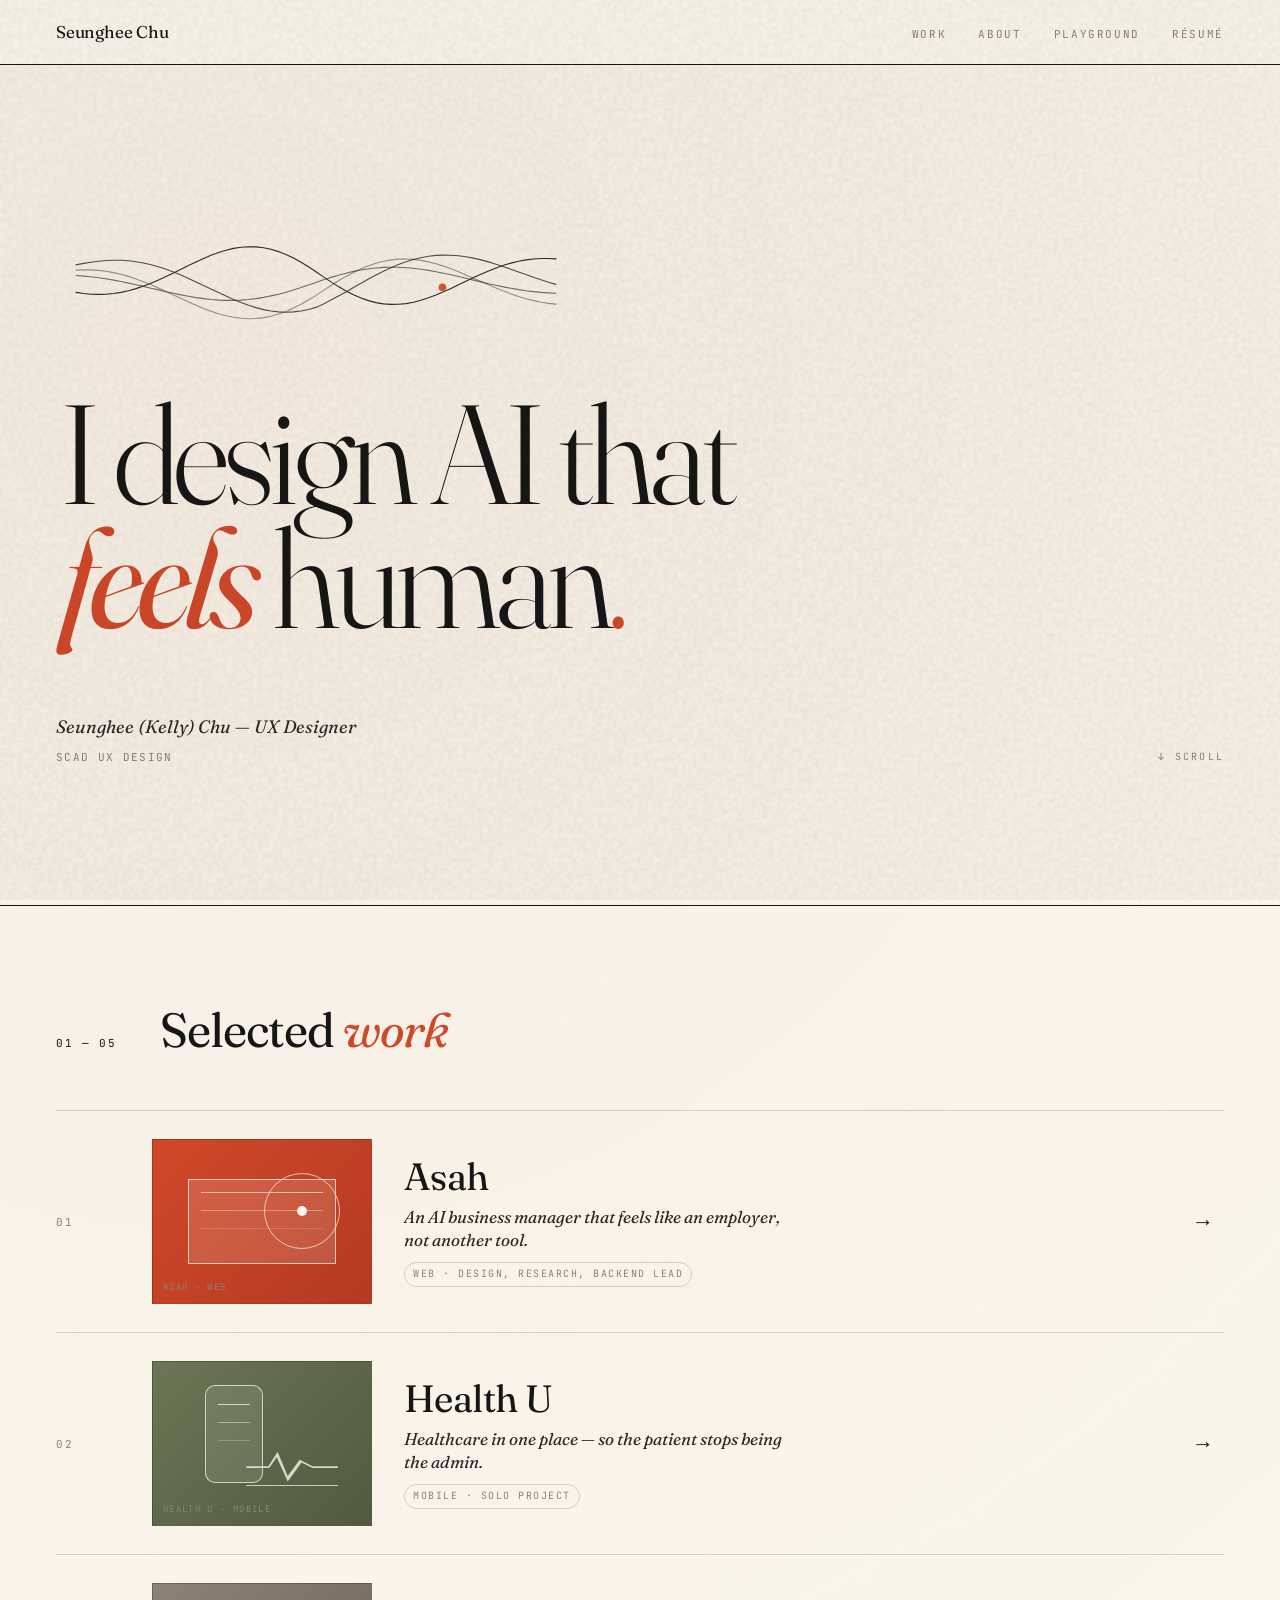
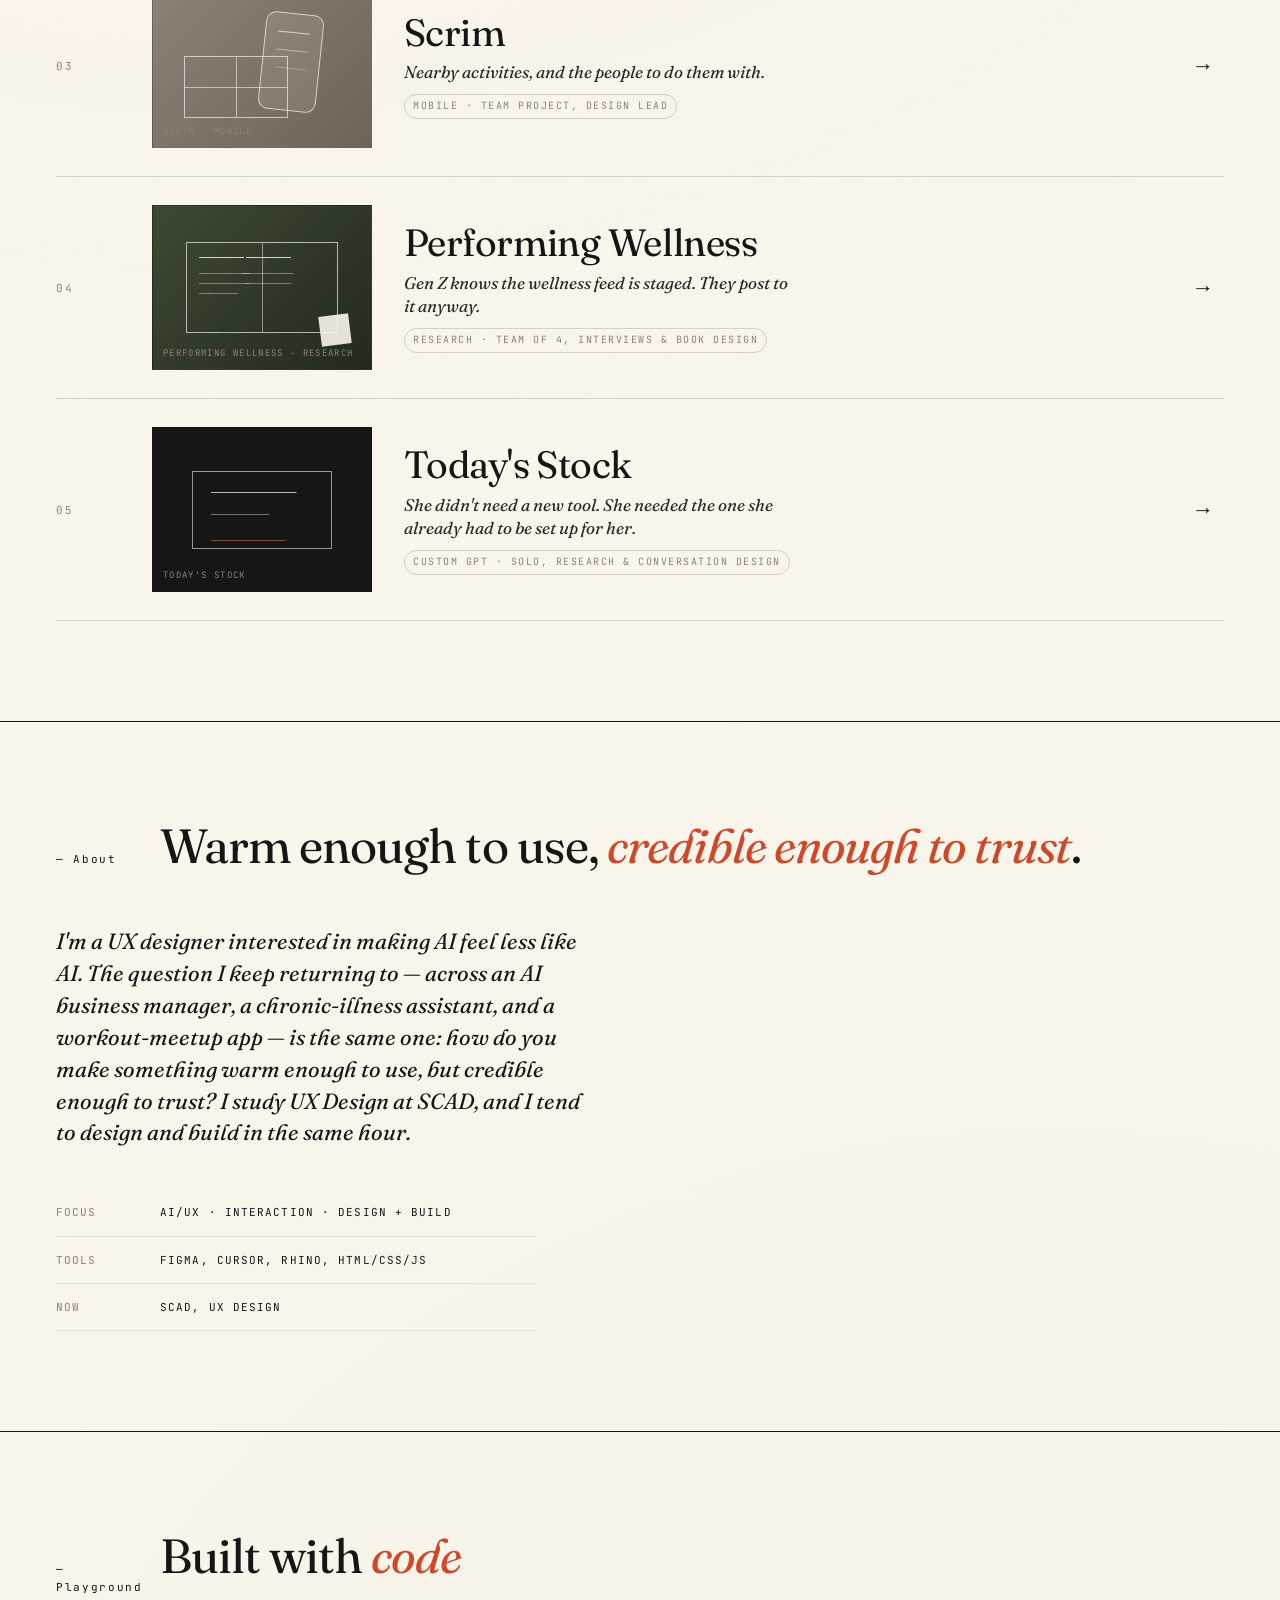
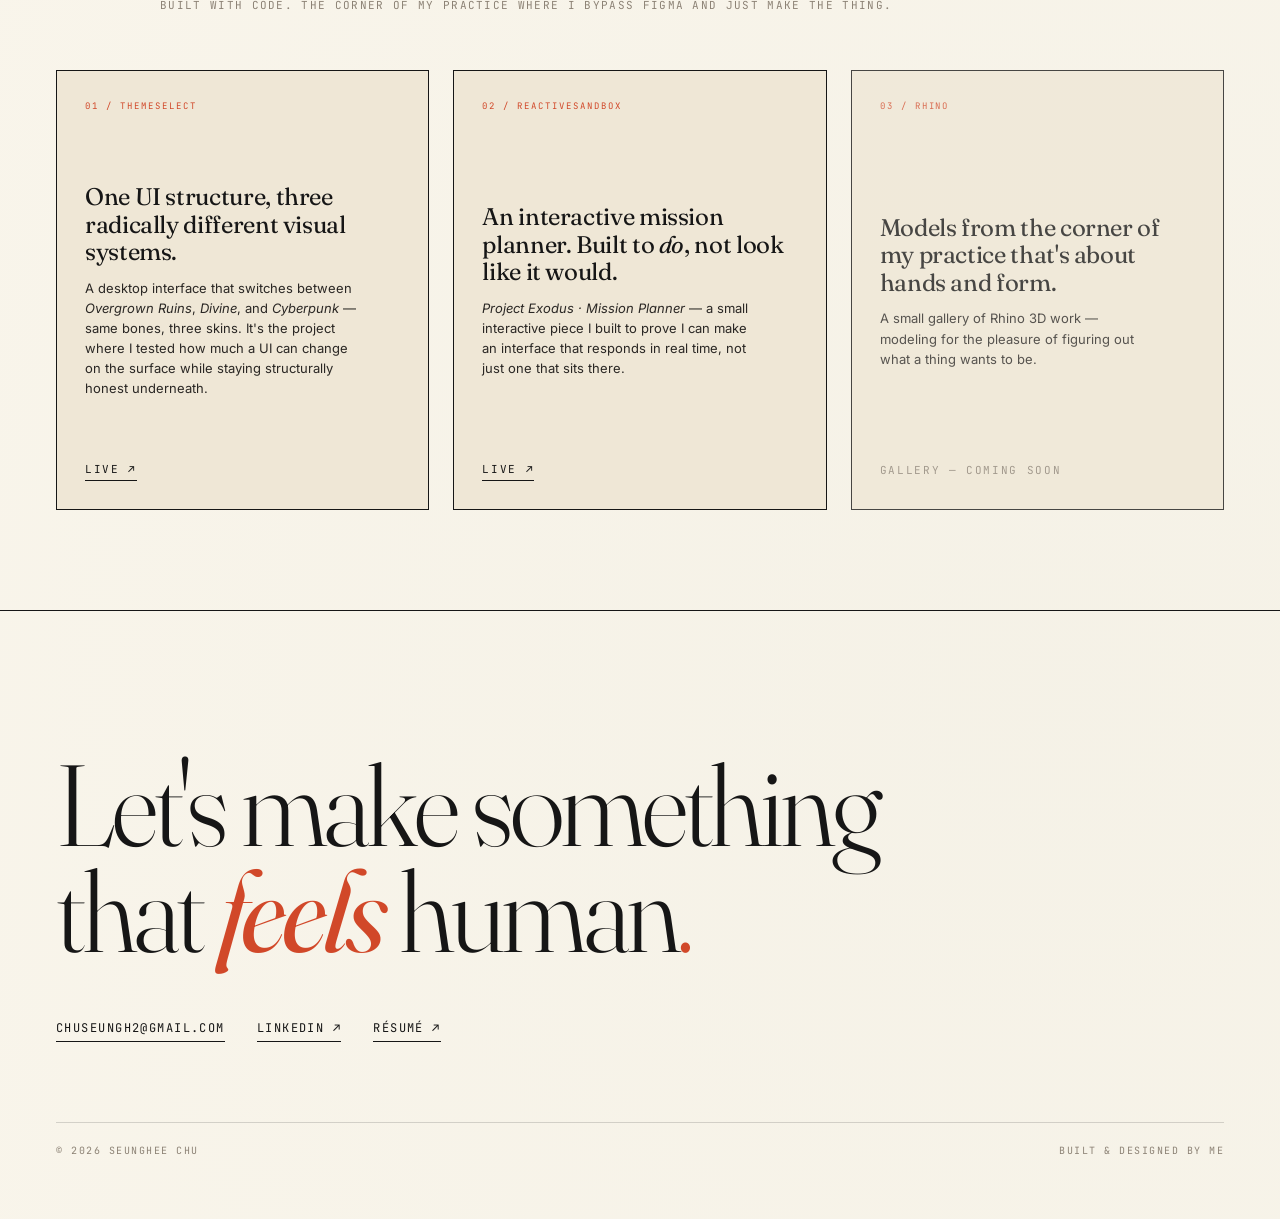
==== commit f1d6c83b: "Add Today's Stock case study, replacing the "Parents' GPT" teaser Today's Stock was finished and fie" ====
--- a/index.html
+++ b/index.html
@@ -5,6 +5,25 @@
 <meta name="viewport" content="width=device-width, initial-scale=1.0">
 <title>Seunghee (Kelly) Chu — UX Designer</title>
 <meta name="description" content="UX designer making AI feel human. Selected work, playground, and contact.">
+<meta name="theme-color" content="#FAF6EC">
+<link rel="canonical" href="https://chuseungh2.github.io/portfolio/">
+<link rel="icon" type="image/svg+xml" href="assets/favicon.svg">
+<meta property="og:type" content="website">
+<meta property="og:title" content="Seunghee (Kelly) Chu — UX Designer">
+<meta property="og:description" content="UX designer making AI feel human. Selected work, playground, and contact.">
+<meta property="og:url" content="https://chuseungh2.github.io/portfolio/">
+<meta name="twitter:card" content="summary">
+<script type="application/ld+json">
+{
+  "@context": "https://schema.org",
+  "@type": "Person",
+  "name": "Seunghee Chu",
+  "alternateName": "Kelly Chu",
+  "jobTitle": "UX Designer",
+  "url": "https://chuseungh2.github.io/portfolio/",
+  "sameAs": ["https://www.linkedin.com/in/seunghee-chu-087957342/"]
+}
+</script>
 
 <link rel="preconnect" href="https://fonts.googleapis.com">
 <link rel="preconnect" href="https://fonts.gstatic.com" crossorigin>
@@ -14,13 +33,15 @@
 </head>
 <body>
 
+<a class="skip-link" href="#work">Skip to content</a>
+
 <nav class="nav">
   <div class="nav-inner">
     <a class="nav-mark" href="#top">Seunghee Chu</a>
-    <button class="nav-toggle" aria-label="Toggle navigation" aria-expanded="false">
+    <button class="nav-toggle" aria-label="Toggle navigation" aria-expanded="false" aria-controls="site-nav-links">
       <span></span><span></span><span></span>
     </button>
-    <div class="nav-links">
+    <div class="nav-links" id="site-nav-links">
       <a href="#work">Work</a>
       <a href="#about">About</a>
       <a href="#playground">Playground</a>
@@ -40,7 +61,7 @@
     <div class="hero-foot">
       <div class="who">
         <p>Seunghee (Kelly) Chu — UX Designer</p>
-        <p class="meta-line">SCAD UX Design · <span class="inline-note">[Kelly: city, if you want one]</span></p>
+        <p class="meta-line">SCAD UX Design<span class="inline-note"> · [Kelly: city, if you want one]</span></p>
       </div>
       <span class="scroll-cue">↓ scroll</span>
     </div>
@@ -119,19 +140,20 @@
         <span class="row-arrow">→</span>
       </a>
 
-      <div class="work-row is-soon" aria-disabled="true">
+      <a class="work-row" href="todays-stock/">
         <span class="row-num">05</span>
-        <div class="row-thumb tone-ink" data-label="Parents' GPT">
+        <div class="row-thumb tone-ink" data-label="Today's Stock">
           <span class="mock-chat"></span>
         </div>
         <div class="row-body">
-          <h3>Parents' GPT</h3>
-          <p class="row-tag">A personal AI, designed for the user I love most.</p>
-          <div class="row-meta">
-            <span class="pill pill-soon">In progress</span>
-          </div>
-        </div>
-      </div>
+          <h3>Today's Stock</h3>
+          <p class="row-tag">She didn't need a new tool. She needed the one she already had to be set up for her.</p>
+          <div class="row-meta">
+            <span class="pill">Custom GPT · Solo, research &amp; conversation design</span>
+          </div>
+        </div>
+        <span class="row-arrow">→</span>
+      </a>
 
     </div>
   </section>
@@ -144,8 +166,13 @@
       </div>
     </div>
 
-    <div class="about-grid">
-      <div class="about-photo" aria-label="Portrait placeholder for Seunghee Chu"></div>
+    <div class="about-grid is-copy-only">
+      <!-- Portrait: an empty bordered box labelled "[ portrait placeholder ]" was rendering
+           here on the live site. Removed until there's a real photo. To restore, save the
+           portrait to assets/images/kelly-portrait.jpg, drop `is-copy-only` from .about-grid
+           above, and put this back as the first child:
+           <figure class="about-photo"><img src="assets/images/kelly-portrait.jpg" alt="Seunghee (Kelly) Chu"></figure>
+           See CASE-STUDY-TODO.md. -->
       <div class="about-body">
         <p>I'm a UX designer interested in making AI feel less like AI. The question I keep returning to — across an AI business manager, a chronic-illness assistant, and a workout-meetup app — is the same one: how do you make something <em>warm enough to use, but credible enough to trust?</em> I study UX Design at SCAD, and I tend to design and build in the same hour.</p>
 
@@ -186,36 +213,16 @@
         <span class="play-link">Live ↗</span>
       </a>
 
-      <a class="play-card" href="#playground" aria-disabled="true">
+      <!-- Not a link: the lightbox gallery isn't built and no Rhino images are in the repo
+           yet. This card used to be <a href="#playground">, which scrolled the visitor back
+           to the section they were already in. Restore the anchor once the gallery exists. -->
+      <div class="play-card is-soon">
         <span class="play-tag">03 / Rhino</span>
         <div>
           <h3>Models from the corner of my practice that's about hands and form.</h3>
           <p>A small gallery of Rhino 3D work — modeling for the pleasure of figuring out what a thing wants to be.</p>
         </div>
-        <span class="play-link">Gallery</span>
-      </a>
-    </div>
-  </section>
-
-  <section class="wrap sec parents-teaser" id="parents-gpt">
-    <div class="sec-head">
-      <span class="sec-num">— In Progress</span>
-      <div>
-        <h2 class="sec-title">Parents' GPT <em>In Progress</em></h2>
-      </div>
-    </div>
-
-    <div class="teaser-grid">
-      <div class="artifact artifact-portrait">
-        <span class="caption">[Kelly: 1-2 early sketches or initial screens]</span>
-      </div>
-      <div class="teaser-copy">
-        <p>A personal AI assistant I'm building for my parents — the closest the <em>make AI feel human</em> question gets to my own life. The user I love most, and want least to confuse.</p>
-        <h3>Currently exploring</h3>
-        <ul>
-          <li>How much an AI assistant should <em>anticipate</em> vs. <em>ask</em>, when the user isn't fluent in AI.</li>
-          <li>What the interface looks like when there is no "prompt" — only a conversation that already started.</li>
-        </ul>
+        <span class="play-link">Gallery — coming soon</span>
       </div>
     </div>
   </section>
--- a/assets/css/styles.css
+++ b/assets/css/styles.css
@@ -66,6 +66,22 @@
   text-transform: none;
   color: var(--stone);
 }
+
+/* skip link — visually hidden until keyboard focus */
+.skip-link {
+  position: absolute;
+  left: -9999px;
+  top: 0;
+  z-index: 10001;
+  background: var(--ink);
+  color: var(--paper);
+  font-family: var(--mono);
+  font-size: 11px;
+  letter-spacing: .12em;
+  text-transform: uppercase;
+  padding: 10px 16px;
+}
+.skip-link:focus { left: 0; }
 
 /* ---------- grain overlay (전역) ---------- */
 body::before {
@@ -528,16 +544,14 @@
   border: 1px solid var(--grid-strong);
   position: relative;
 }
-.about-photo::after {
-  content: "[ portrait placeholder ]";
-  position: absolute;
-  inset: 0;
-  display: grid; place-items: center;
-  font-family: var(--mono);
-  font-size: 10px;
-  letter-spacing: .2em;
-  color: var(--stone);
-}
+.about-photo img { width: 100%; height: 100%; object-fit: cover; display: block; }
+/* The "[ portrait placeholder ]" label that used to live in .about-photo::after was
+   rendering to visitors on the live site. Removed with the empty box in index.html;
+   see the restore comment there. */
+
+/* one-column variants, used while a figure slot is waiting on an asset */
+.about-grid.is-copy-only,
+.teaser-grid.is-copy-only { grid-template-columns: minmax(0, var(--read)); }
 .about-body p {
   font-family: var(--serif);
   font-style: italic;
@@ -604,6 +618,10 @@
   overflow: hidden;
 }
 .play-card:hover { transform: translateY(-6px); }
+/* a play-card with nothing to open yet — no link, so no hover lift and no link affordance */
+.play-card.is-soon { opacity: .78; }
+.play-card.is-soon:hover { transform: none; cursor: default; }
+.play-card.is-soon .play-link { border-bottom: 0; color: var(--stone); }
 .play-card .play-tag {
   font-family: var(--mono);
   font-size: 9px;
@@ -982,6 +1000,17 @@
 .case-note {
   max-width: var(--read);
 }
+/* Attribution for a statistic, set quietly right after the claim it backs.
+   Small and grey on purpose: a reviewer should be able to check the source
+   without the citation competing with the finding it belongs to. */
+.case-source {
+  display: block;
+  margin-top: 6px;
+  font-family: var(--mono);
+  font-size: 11px;
+  letter-spacing: .04em;
+  color: var(--stone);
+}
 .case-subhead {
   font-family: var(--serif);
   font-weight: 400;
@@ -1140,6 +1169,16 @@
   width: 100%;
   height: auto;
 }
+/* Phone screenshots (portrait exports, ~786x1704) were rendering at full column width,
+   which made a single screen three viewport-heights tall. Cap them at a phone-ish size
+   and let the caption keep the rest of the measure. Tag: `is-phone` on the <figure>. */
+/* A screenshot inside a decision is evidence for the argument it sits under, not a
+   hero image — cap it so one screen doesn't push the next decision a viewport away. */
+.decision figure.case-image-figure { max-width: 760px; }
+figure.is-phone { max-width: 340px; }
+figure.case-hero-visual.is-phone { max-width: 400px; }
+/* Same problem, different source: a single book page is portrait too. */
+figure.is-portrait { max-width: 420px; }
 .case-figure-caption {
   border-top: 1px solid var(--grid);
   padding: 12px 14px 14px;
@@ -1230,6 +1269,129 @@
 /* =========================================================
    RESPONSIVE
    ========================================================= */
+/* =========================================================
+   Today's Stock — typeset artifacts
+   This case has no exported screens (the project deliberately
+   shipped no interface), so its "images" are typeset: a
+   forbidden/permitted vocabulary table, monospace spec blocks
+   for the prompt strings, and a numbered answer-shape list.
+   ========================================================= */
+
+/* forbidden / permitted vocabulary comparison (05 Decisions) */
+.vocab-table {
+  width: 100%;
+  border-collapse: collapse;
+  margin: 28px 0 8px;
+  text-align: left;
+}
+.vocab-table th {
+  font-family: var(--mono);
+  font-size: 10px;
+  font-weight: 500;
+  letter-spacing: .15em;
+  text-transform: uppercase;
+  color: var(--stone);
+  border-bottom: 1px solid var(--ink);
+  padding: 0 24px 10px 0;
+  vertical-align: bottom;
+  width: 50%;
+}
+.vocab-table th.is-forbidden { color: var(--vermilion); }
+.vocab-table td {
+  border-bottom: 1px solid var(--grid);
+  padding: 16px 24px 16px 0;
+  vertical-align: top;
+}
+.vocab-table th:last-child,
+.vocab-table td:last-child { padding-right: 0; }
+.vocab-table .ko {
+  display: block;
+  font-size: 15px;
+  line-height: 1.5;
+  color: var(--ink);
+  margin-bottom: 5px;
+}
+.vocab-table .en {
+  display: block;
+  font-size: 13px;
+  font-style: italic;
+  line-height: 1.5;
+  color: var(--stone);
+}
+.vocab-table td.is-forbidden .ko {
+  color: var(--stone);
+  text-decoration: line-through;
+  text-decoration-color: var(--vermilion);
+  text-decoration-thickness: 1px;
+}
+
+/* monospace spec block — prompt strings, conversation starters */
+.spec-block {
+  font-family: var(--mono);
+  font-size: 13px;
+  line-height: 1.95;
+  color: var(--ink);
+  background: rgba(140, 130, 117, .07);
+  border-left: 2px solid var(--vermilion);
+  padding: 20px 22px;
+  margin: 24px 0 12px;
+  max-width: var(--read);
+  white-space: pre-wrap;
+  overflow-x: auto;
+}
+.spec-gloss {
+  font-size: 13px;
+  font-style: italic;
+  line-height: 1.7;
+  color: var(--stone);
+  max-width: var(--read);
+  margin: 0 0 24px;
+}
+
+/* the five-beat answer shape (06 The design) */
+.answer-steps {
+  list-style: none;
+  counter-reset: beat;
+  margin: 24px 0;
+  padding: 0;
+  max-width: var(--read);
+  border-top: 1px solid var(--grid);
+}
+.answer-steps li {
+  counter-increment: beat;
+  display: grid;
+  grid-template-columns: 46px 1fr;
+  gap: 16px;
+  align-items: baseline;
+  padding: 14px 0;
+  border-bottom: 1px solid var(--grid);
+  font-size: 16px;
+  line-height: 1.6;
+  color: var(--ink-soft);
+}
+.answer-steps li::before {
+  content: counter(beat, decimal-leading-zero);
+  font-family: var(--mono);
+  font-size: 11px;
+  letter-spacing: .12em;
+  color: var(--vermilion);
+}
+
+/* bilingual quote — translation reads, original underneath as provenance */
+.case-body blockquote.is-bilingual {
+  max-width: 44ch;
+  font-size: 21px;
+}
+.case-body blockquote.is-bilingual .ko-original {
+  display: block;
+  font-family: var(--sans);
+  font-style: normal;
+  font-size: 14px;
+  line-height: 1.7;
+  color: var(--stone);
+  margin-top: 14px;
+}
+
 @media (max-width: 960px) {
   :root { --gutter: 32px; }
 
@@ -1314,6 +1476,8 @@
   .case-next .next-thumb { display: none; }
   .teaser-grid { grid-template-columns: 1fr; gap: 28px; }
   .artifact-portrait { max-width: 320px; }
+  .answer-steps li { grid-template-columns: 34px 1fr; gap: 12px; }
+  .case-body blockquote.is-bilingual { max-width: none; font-size: 19px; }
 }
 
 @media (max-width: 480px) {
@@ -1329,10 +1493,156 @@
   figure.case-hero-visual { aspect-ratio: auto; padding: 0; }
   .visual-label { left: 14px; right: 14px; }
   .contact h2 { font-size: clamp(40px, 12vw, 64px); }
+
+  /* vocabulary table stacks into labelled cards — a 2-col comparison
+     of Korean phrases plus English glosses does not survive 390px */
+  .vocab-table,
+  .vocab-table tbody,
+  .vocab-table tr,
+  .vocab-table td { display: block; width: 100%; }
+  .vocab-table thead { display: none; }
+  .vocab-table tr {
+    border-bottom: 1px solid var(--ink);
+    padding-bottom: 14px;
+    margin-bottom: 14px;
+  }
+  .vocab-table td { border-bottom: 0; padding: 12px 0 0; }
+  .vocab-table td::before {
+    content: attr(data-label);
+    display: block;
+    font-family: var(--mono);
+    font-size: 9px;
+    letter-spacing: .15em;
+    text-transform: uppercase;
+    color: var(--stone);
+    margin-bottom: 6px;
+  }
+  .vocab-table td.is-forbidden::before { color: var(--vermilion); }
+  .spec-block { font-size: 12px; padding: 16px 16px; }
+}
+
+/* =========================================================
+   living details — ink interactions
+   (landing / nav / transitions only; case body stays calm)
+   ========================================================= */
+
+/* hand-drawn hover underline (nav) */
+.nav-links a {
+  padding-bottom: 3px;
+  background-image: url("data:image/svg+xml,%3Csvg xmlns='http://www.w3.org/2000/svg' viewBox='0 0 100 8' preserveAspectRatio='none'%3E%3Cpath d='M1 5 Q12 2 25 4.5 T50 4 T75 5 T99 3.5' fill='none' stroke='%23D14829' stroke-width='1.5' stroke-linecap='round'/%3E%3C/svg%3E");
+  background-repeat: no-repeat;
+  background-position: 0 100%;
+  background-size: 0% 5px;
+  transition: color .2s, background-size .35s ease;
+}
+.nav-links a:hover { background-size: 100% 5px; }
+
+/* generative case mark (case hero signature) */
+.case-mark {
+  height: 56px;
+  max-width: 300px;
+  margin: 0 0 20px;
+}
+
+/* click ink splatter */
+.ink-splat {
+  position: fixed;
+  border-radius: 50%;
+  background: var(--vermilion);
+  pointer-events: none;
+  z-index: 9997;
+  mix-blend-mode: multiply;
+}
+
+/* work-row hover preview — floating ink signature card */
+.work-preview {
+  position: fixed;
+  top: 0; left: 0;
+  width: 220px;
+  height: 84px;
+  padding: 10px 14px;
+  background: var(--paper);
+  border: 1px solid var(--ink);
+  box-shadow: 5px 5px 0 rgba(22, 22, 22, .12);
+  pointer-events: none;
+  z-index: 9996;
+  opacity: 0;
+  transform: translate(20px, 20px) rotate(-1.2deg);
+  transition: opacity .25s ease;
+}
+.work-preview.is-visible { opacity: 1; }
+@media not all and (hover: hover) {
+  .work-preview, .ink-splat { display: none; }
+}
+
+/* page transition — ink wipe */
+.page-wipe {
+  position: fixed;
+  inset: 0;
+  background: var(--ink);
+  z-index: 10001;
+  transform: translateY(102%);
+  pointer-events: none;
+  visibility: hidden;
+}
+.page-wipe.is-in,
+.page-wipe.is-out { visibility: visible; }
+.page-wipe::before,
+.page-wipe::after {
+  content: "";
+  position: absolute;
+  left: 0; right: 0;
+  height: 26px;
+  background: url("data:image/svg+xml,%3Csvg xmlns='http://www.w3.org/2000/svg' viewBox='0 0 120 26' preserveAspectRatio='none'%3E%3Cpath d='M0 26 L0 14 Q15 4 30 12 T60 9 T90 14 T120 10 L120 26 Z' fill='%23161616'/%3E%3C/svg%3E") repeat-x;
+  background-size: 120px 26px;
+}
+.page-wipe::before { bottom: 100%; }
+.page-wipe::after  { top: 100%; transform: scaleY(-1); }
+.page-wipe.is-in {
+  transition: transform .34s cubic-bezier(.65, 0, .35, 1);
+  transform: translateY(0);
+}
+.page-wipe.is-out { transform: translateY(0); }
+.page-wipe.is-out.is-leaving {
+  transition: transform .42s cubic-bezier(.65, 0, .35, 1);
+  transform: translateY(-102%);
+}
+
+/* reading progress rule (case pages) */
+.read-progress {
+  position: fixed;
+  top: 0; left: 0;
+  width: 100%;
+  height: 3px;
+  background: var(--vermilion);
+  transform-origin: 0 50%;
+  transform: scaleX(0);
+  z-index: 10000;
+  pointer-events: none;
+}
+
+/* section heads — ink fade-in on scroll (JS adds .js-reveal) */
+.js-reveal .sec-head,
+.js-reveal .case-section-head {
+  opacity: 0;
+  transform: translateY(10px);
+  filter: blur(3px);
+  transition: opacity .7s ease, transform .7s ease, filter .7s ease;
+}
+.js-reveal .sec-head.is-inview,
+.js-reveal .case-section-head.is-inview {
+  opacity: 1;
+  transform: none;
+  filter: blur(0);
+}
+
+@media (max-width: 480px) {
+  .case-mark { height: 44px; max-width: 240px; margin-bottom: 16px; }
 }
 
 /* respect reduced motion */
 @media (prefers-reduced-motion: reduce) {
+  html { scroll-behavior: auto; }
   *, *::before, *::after {
     animation-duration: .01ms !important;
     transition-duration: .01ms !important;
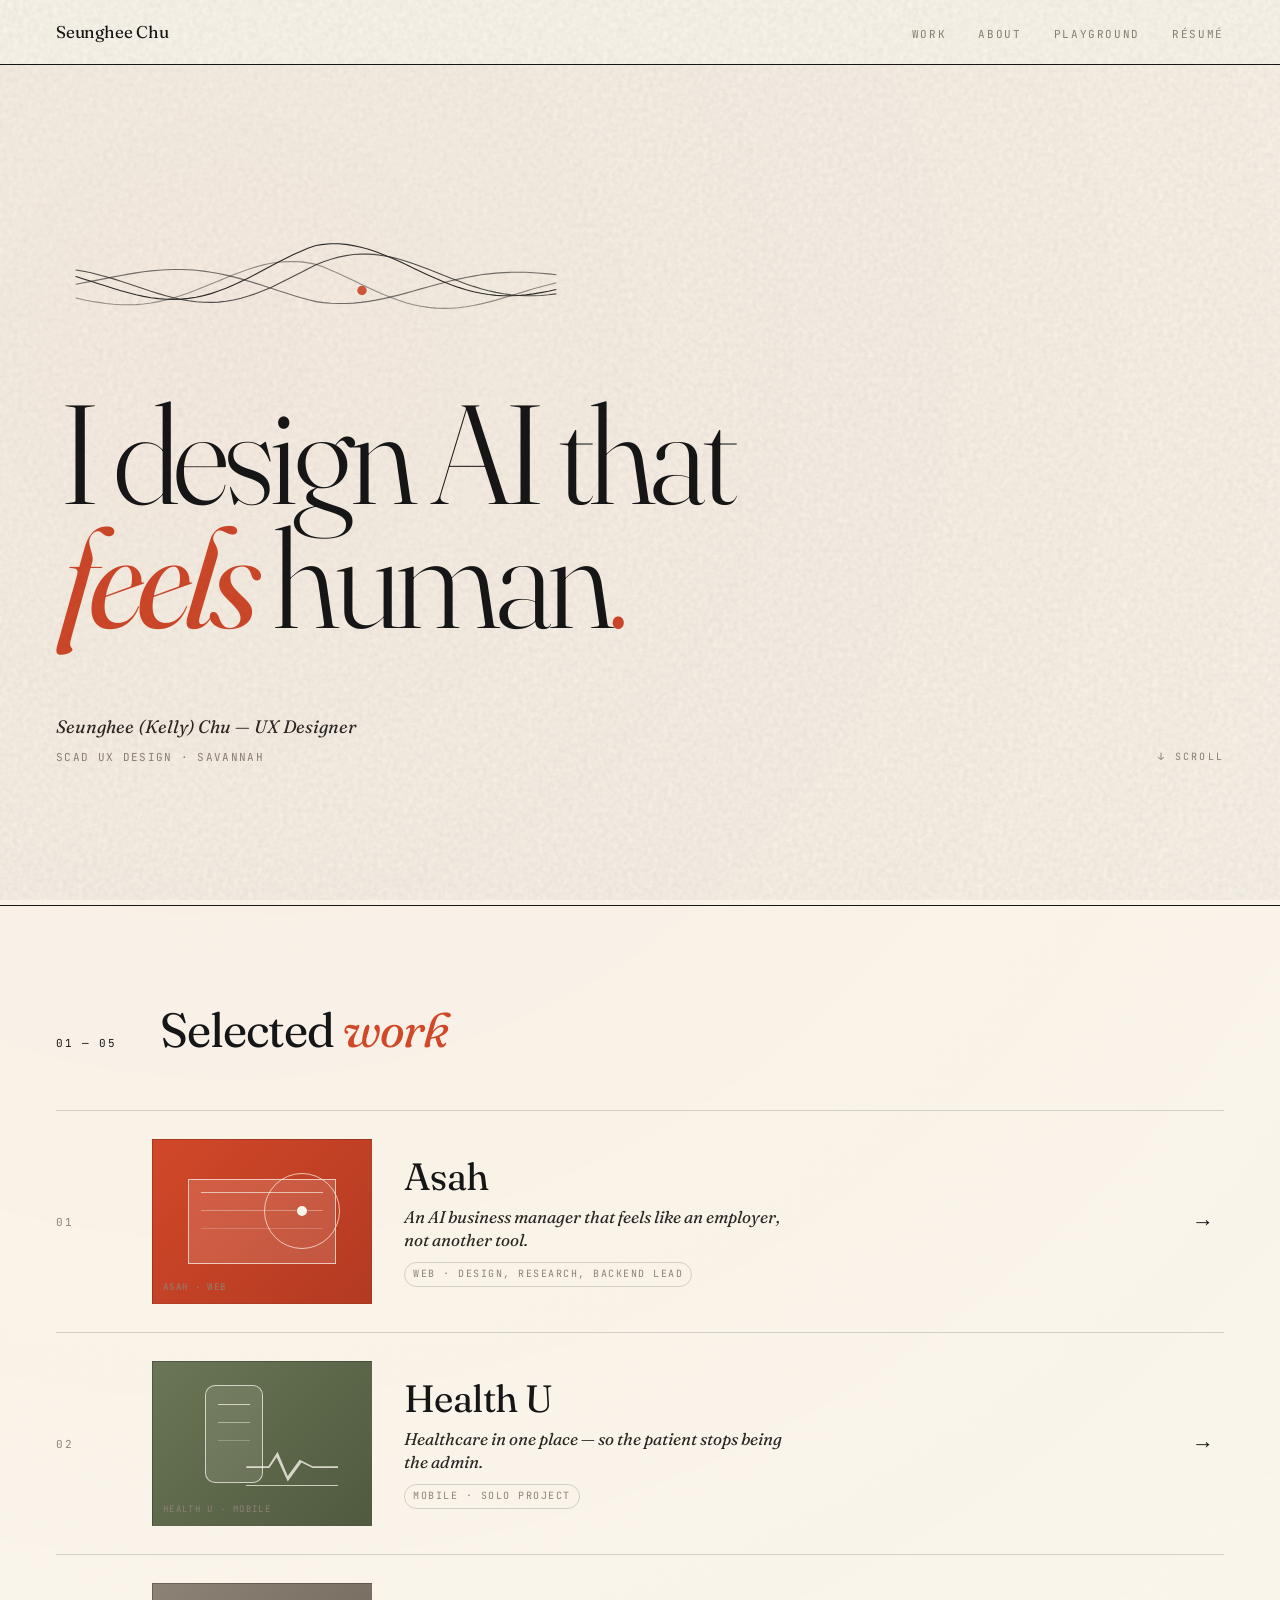
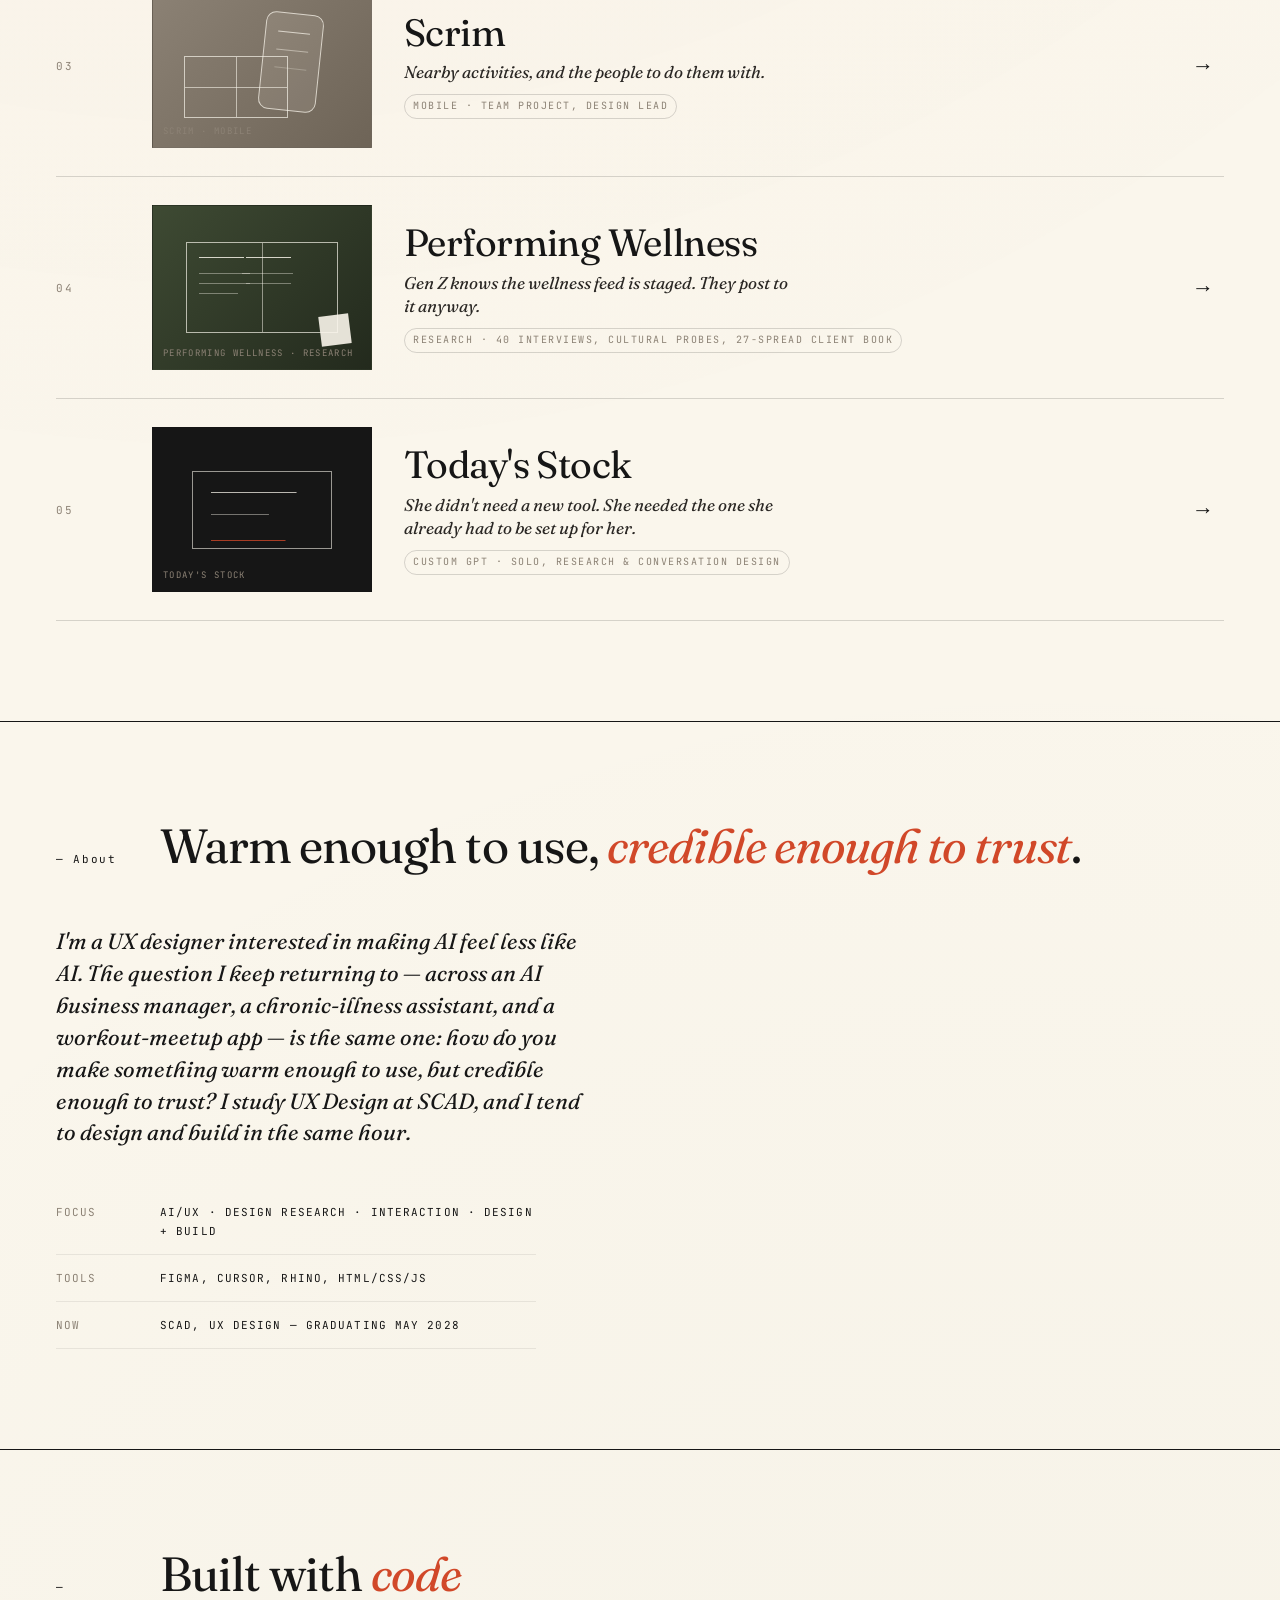
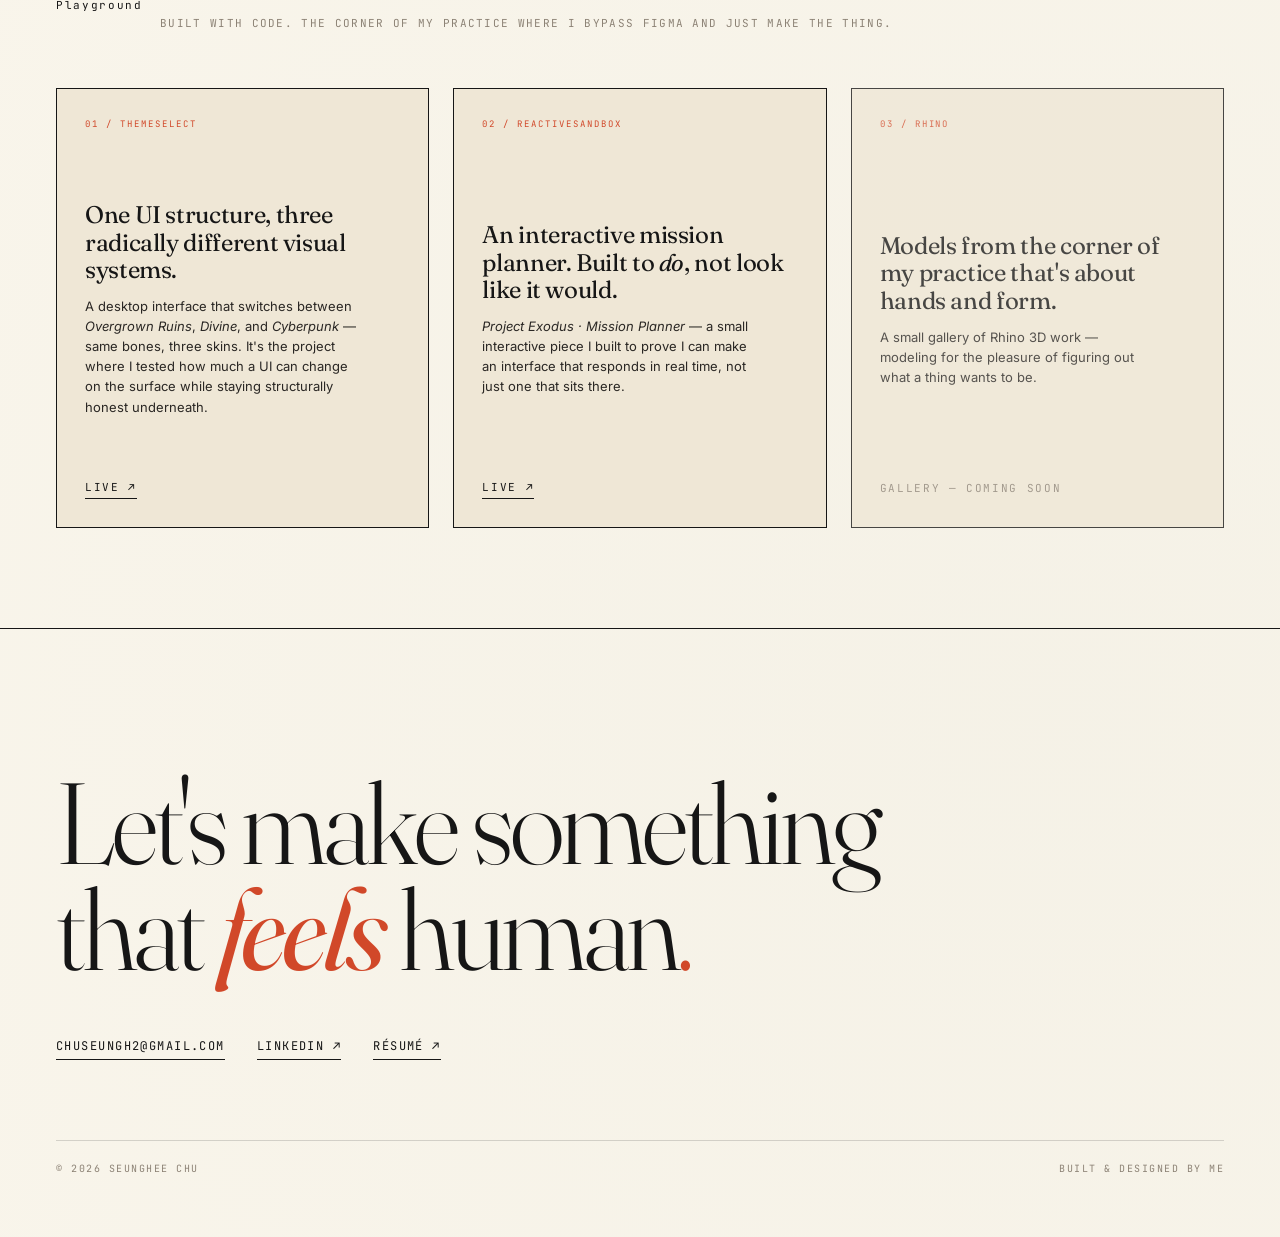
==== commit 3bb6a63b: "Resolve home page inline notes: city, graduation, PW row tag - Hero sub-line: "SCAD UX Design · Sava" ====
--- a/index.html
+++ b/index.html
@@ -61,7 +61,7 @@
     <div class="hero-foot">
       <div class="who">
         <p>Seunghee (Kelly) Chu — UX Designer</p>
-        <p class="meta-line">SCAD UX Design<span class="inline-note"> · [Kelly: city, if you want one]</span></p>
+        <p class="meta-line">SCAD UX Design · Savannah</p>
       </div>
       <span class="scroll-cue">↓ scroll</span>
     </div>
@@ -134,7 +134,7 @@
           <h3>Performing Wellness</h3>
           <p class="row-tag">Gen Z knows the wellness feed is staged. They post to it anyway.</p>
           <div class="row-meta">
-            <span class="pill">Research · Team of 4, interviews &amp; book design</span>
+            <span class="pill">Research · 40 interviews, cultural probes, 27-spread client book</span>
           </div>
         </div>
         <span class="row-arrow">→</span>
@@ -177,9 +177,9 @@
         <p>I'm a UX designer interested in making AI feel less like AI. The question I keep returning to — across an AI business manager, a chronic-illness assistant, and a workout-meetup app — is the same one: how do you make something <em>warm enough to use, but credible enough to trust?</em> I study UX Design at SCAD, and I tend to design and build in the same hour.</p>
 
         <dl class="about-facts">
-          <div><dt>Focus</dt><dd>AI/UX · interaction · design + build</dd></div>
+          <div><dt>Focus</dt><dd>AI/UX · design research · interaction · design + build</dd></div>
           <div><dt>Tools</dt><dd>Figma, Cursor, Rhino, HTML/CSS/JS <span class="inline-note">[Kelly: edit if you want]</span></dd></div>
-          <div><dt>Now</dt><dd>SCAD, UX Design <span class="inline-note">[Kelly: year if you want, otherwise leave it]</span></dd></div>
+          <div><dt>Now</dt><dd>SCAD, UX Design — graduating May 2028</dd></div>
         </dl>
       </div>
     </div>
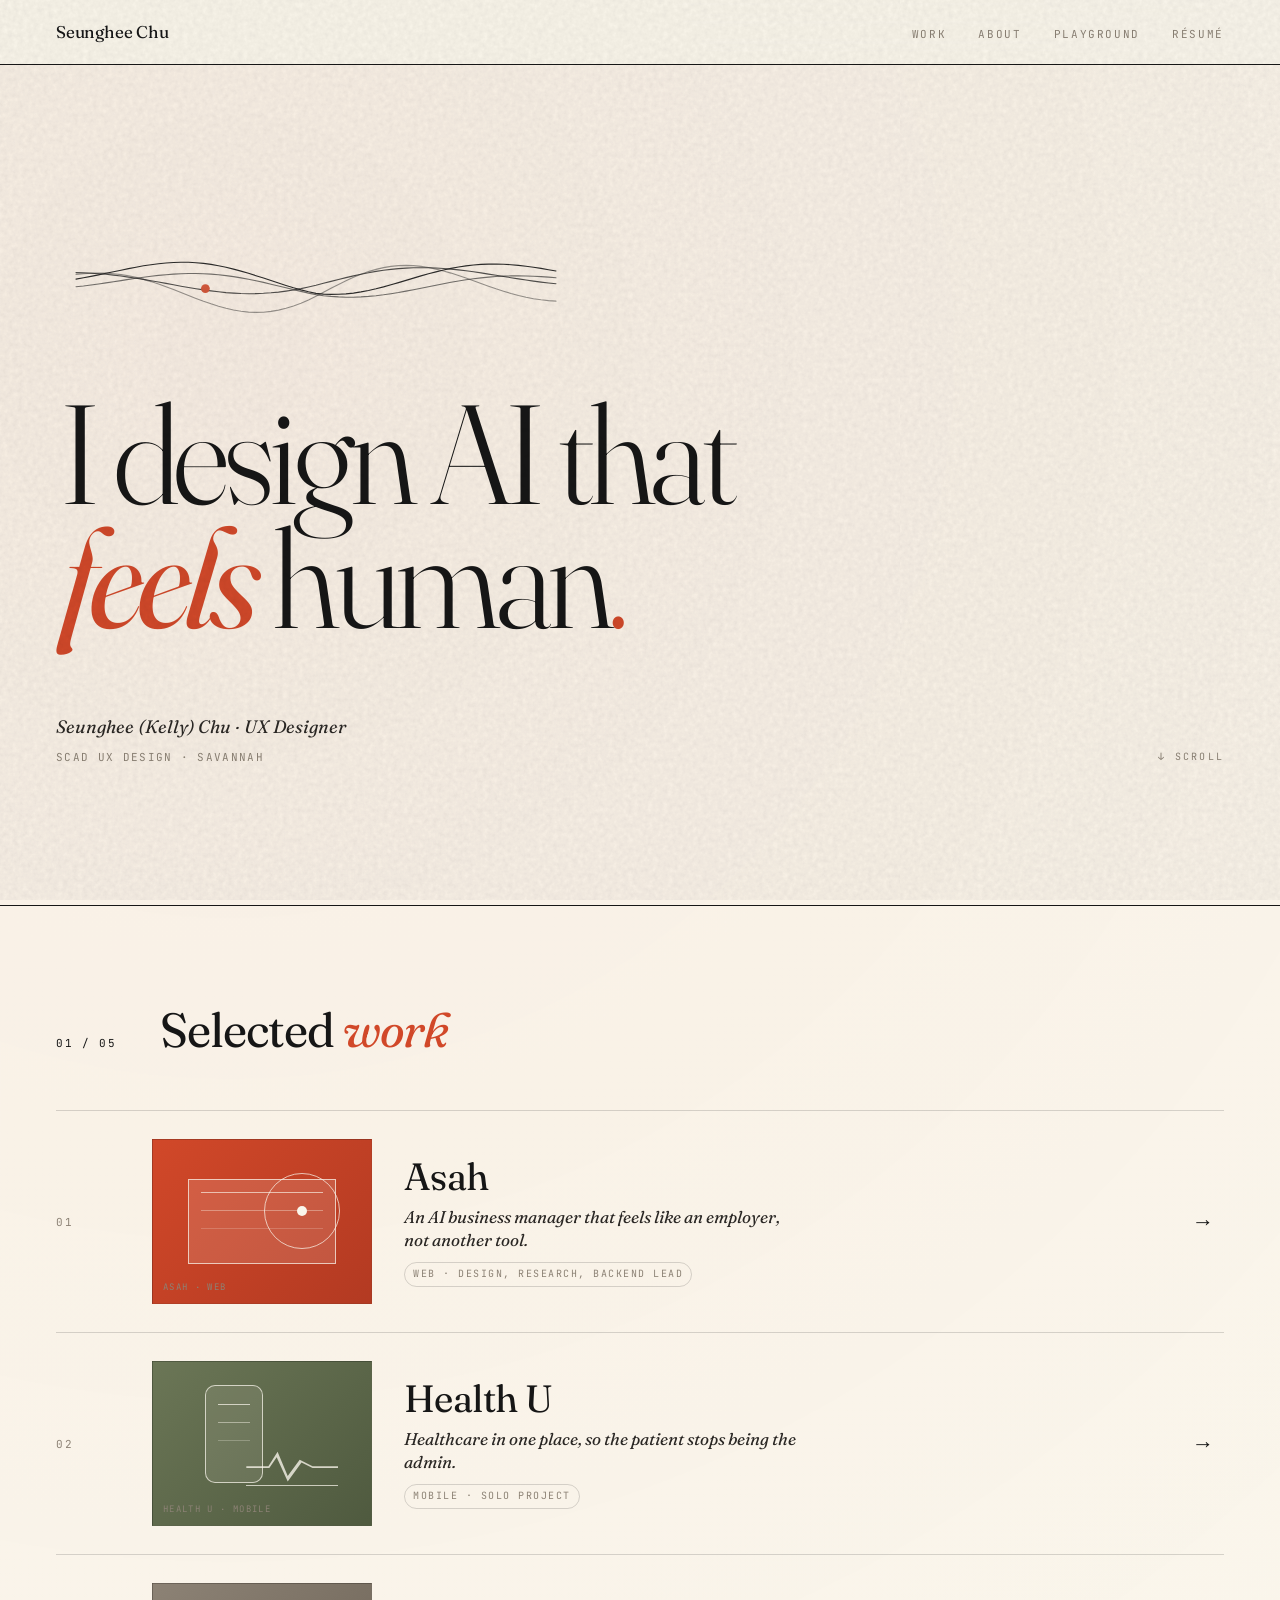
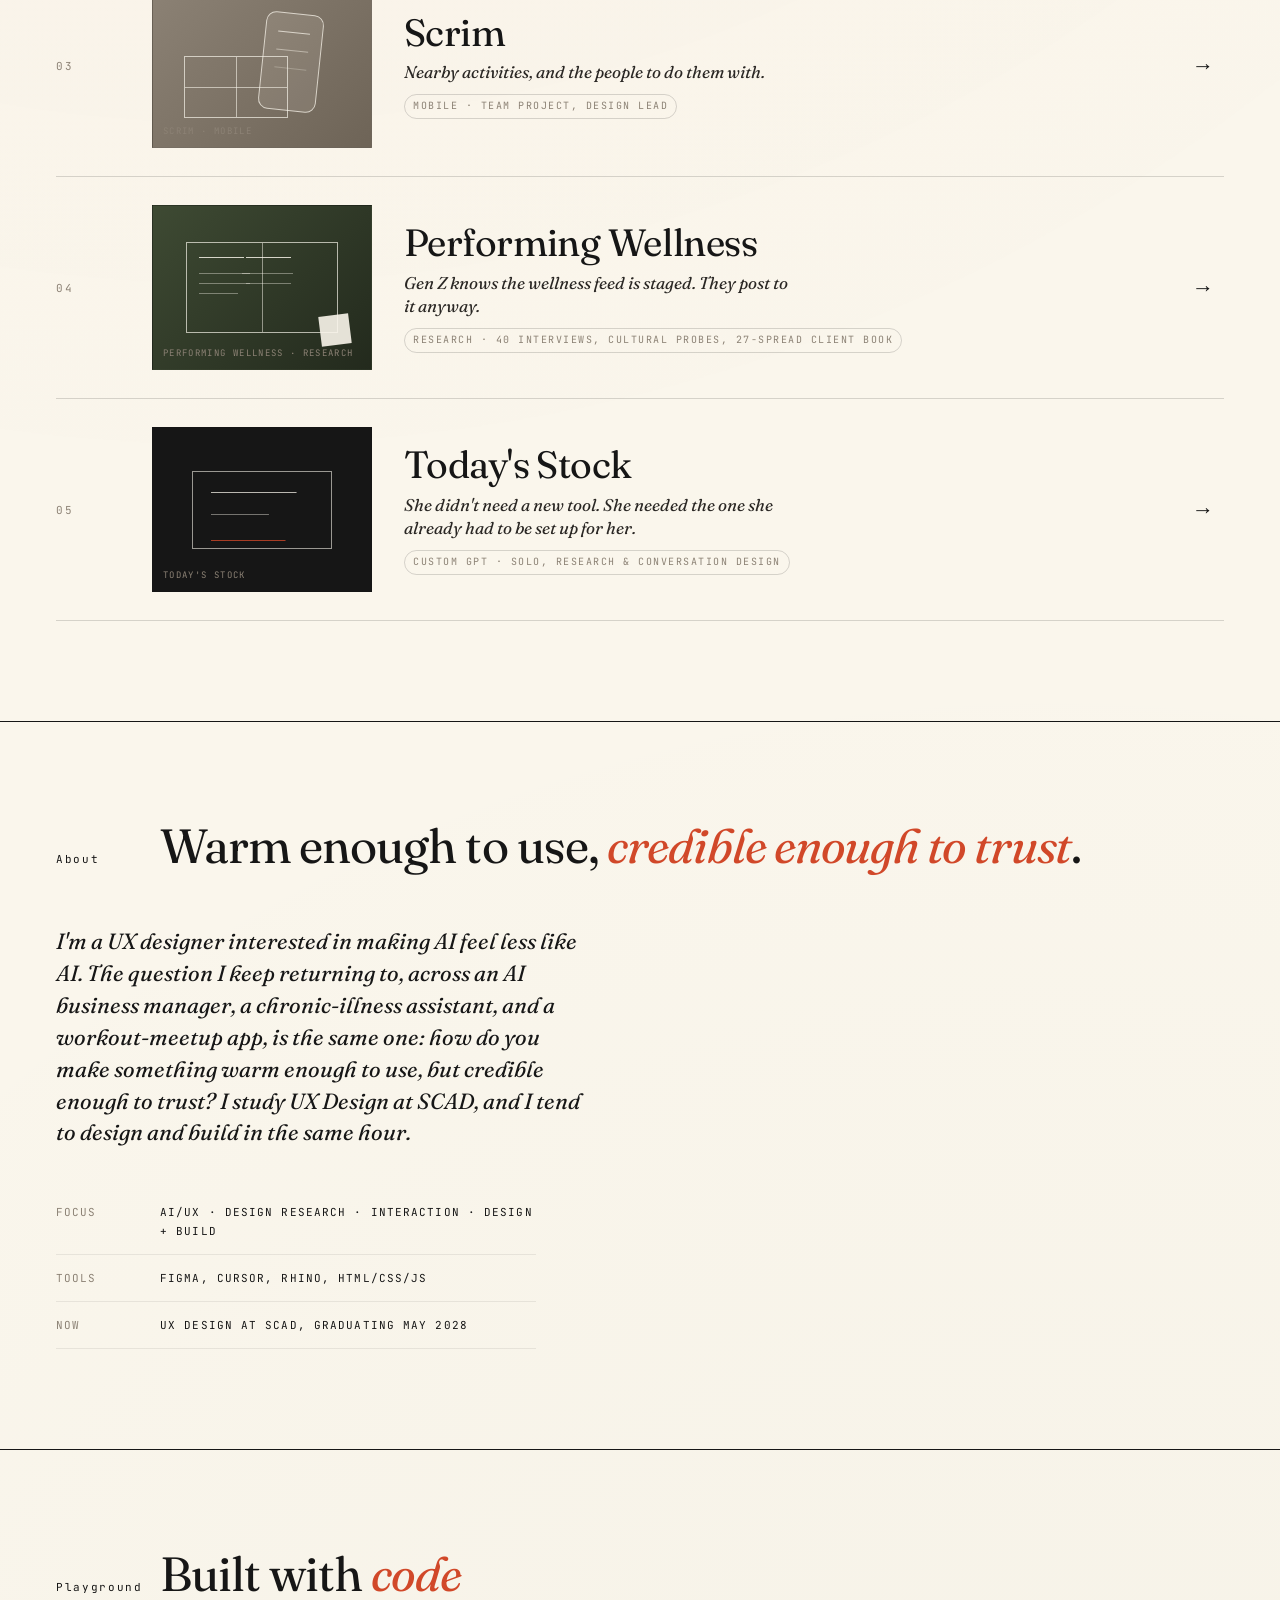
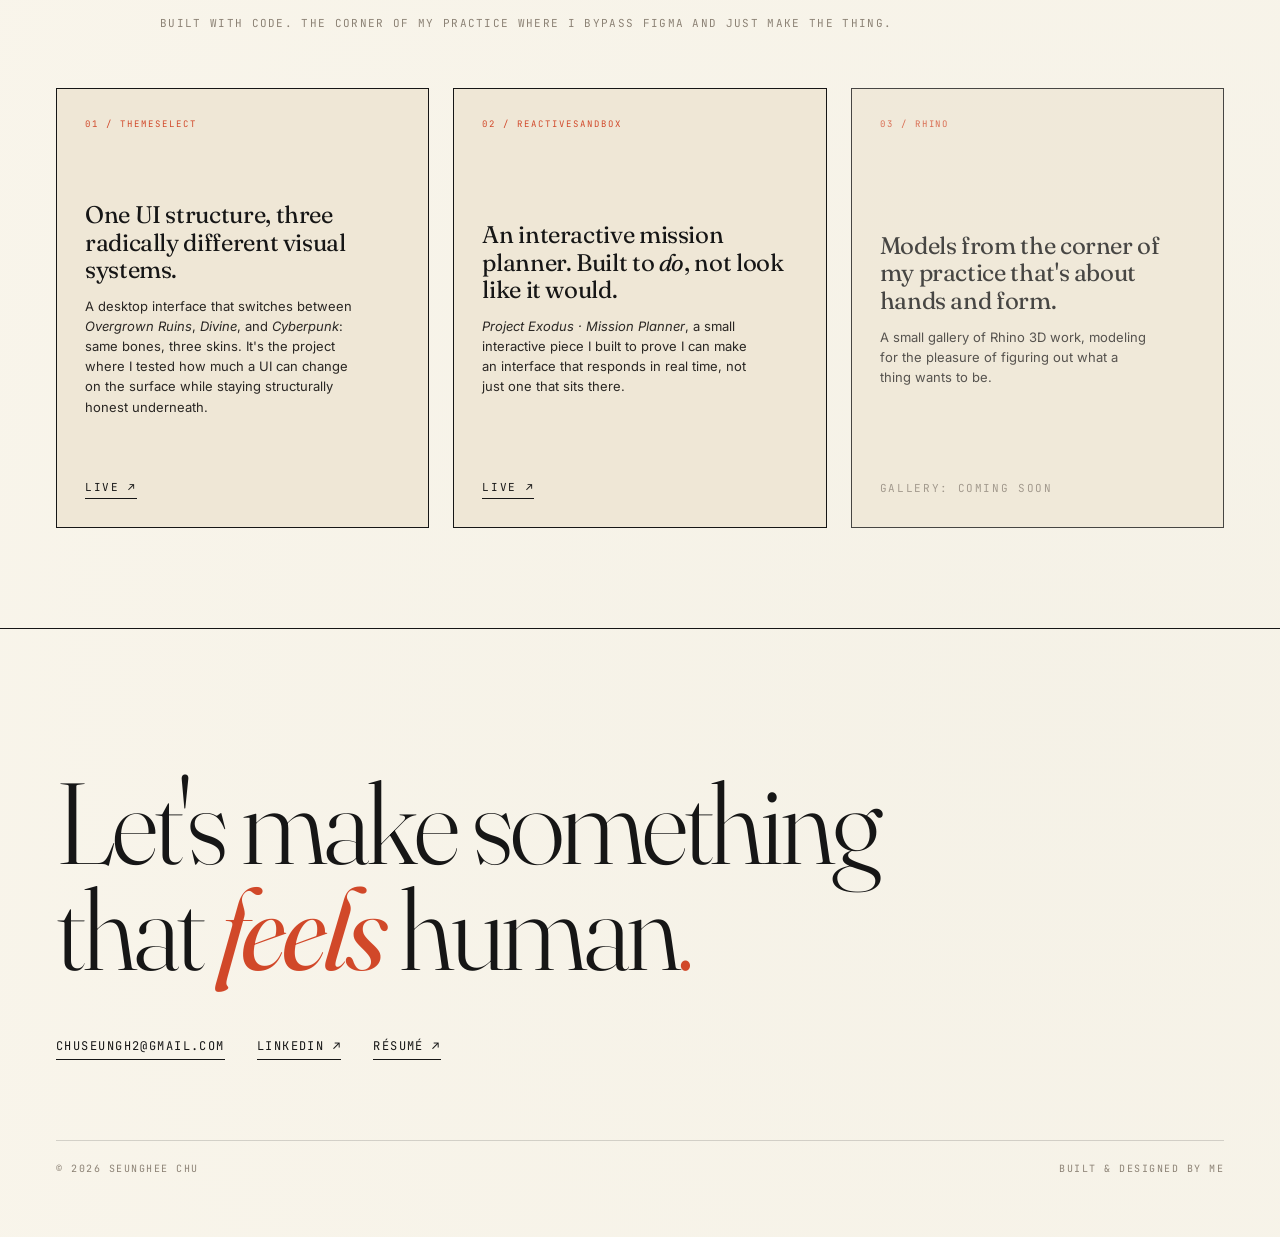
==== commit d0bf9024: "Remove every em-dash; host the client book; add five book spreads Em-dashes: all 322 removed across " ====
--- a/index.html
+++ b/index.html
@@ -3,13 +3,13 @@
 <head>
 <meta charset="UTF-8">
 <meta name="viewport" content="width=device-width, initial-scale=1.0">
-<title>Seunghee (Kelly) Chu — UX Designer</title>
+<title>Seunghee (Kelly) Chu · UX Designer</title>
 <meta name="description" content="UX designer making AI feel human. Selected work, playground, and contact.">
 <meta name="theme-color" content="#FAF6EC">
 <link rel="canonical" href="https://chuseungh2.github.io/portfolio/">
 <link rel="icon" type="image/svg+xml" href="assets/favicon.svg">
 <meta property="og:type" content="website">
-<meta property="og:title" content="Seunghee (Kelly) Chu — UX Designer">
+<meta property="og:title" content="Seunghee (Kelly) Chu · UX Designer">
 <meta property="og:description" content="UX designer making AI feel human. Selected work, playground, and contact.">
 <meta property="og:url" content="https://chuseungh2.github.io/portfolio/">
 <meta name="twitter:card" content="summary">
@@ -60,7 +60,7 @@
     </h1>
     <div class="hero-foot">
       <div class="who">
-        <p>Seunghee (Kelly) Chu — UX Designer</p>
+        <p>Seunghee (Kelly) Chu · UX Designer</p>
         <p class="meta-line">SCAD UX Design · Savannah</p>
       </div>
       <span class="scroll-cue">↓ scroll</span>
@@ -69,7 +69,7 @@
 
   <section class="wrap sec" id="work">
     <div class="sec-head">
-      <span class="sec-num">01 — 05</span>
+      <span class="sec-num">01 / 05</span>
       <div>
         <h2 class="sec-title">Selected <em>work</em></h2>
       </div>
@@ -101,7 +101,7 @@
         </div>
         <div class="row-body">
           <h3>Health U</h3>
-          <p class="row-tag">Healthcare in one place — so the patient stops being the admin.</p>
+          <p class="row-tag">Healthcare in one place, so the patient stops being the admin.</p>
           <div class="row-meta">
             <span class="pill">Mobile · Solo project</span>
           </div>
@@ -160,7 +160,7 @@
 
   <section class="wrap sec" id="about">
     <div class="sec-head">
-      <span class="sec-num">— About</span>
+      <span class="sec-num">About</span>
       <div>
         <h2 class="sec-title">Warm enough to use, <em>credible enough to trust</em>.</h2>
       </div>
@@ -174,12 +174,12 @@
            <figure class="about-photo"><img src="assets/images/kelly-portrait.jpg" alt="Seunghee (Kelly) Chu"></figure>
            See CASE-STUDY-TODO.md. -->
       <div class="about-body">
-        <p>I'm a UX designer interested in making AI feel less like AI. The question I keep returning to — across an AI business manager, a chronic-illness assistant, and a workout-meetup app — is the same one: how do you make something <em>warm enough to use, but credible enough to trust?</em> I study UX Design at SCAD, and I tend to design and build in the same hour.</p>
+        <p>I'm a UX designer interested in making AI feel less like AI. The question I keep returning to, across an AI business manager, a chronic-illness assistant, and a workout-meetup app, is the same one: how do you make something <em>warm enough to use, but credible enough to trust?</em> I study UX Design at SCAD, and I tend to design and build in the same hour.</p>
 
         <dl class="about-facts">
           <div><dt>Focus</dt><dd>AI/UX · design research · interaction · design + build</dd></div>
           <div><dt>Tools</dt><dd>Figma, Cursor, Rhino, HTML/CSS/JS <span class="inline-note">[Kelly: edit if you want]</span></dd></div>
-          <div><dt>Now</dt><dd>SCAD, UX Design — graduating May 2028</dd></div>
+          <div><dt>Now</dt><dd>UX Design at SCAD, graduating May 2028</dd></div>
         </dl>
       </div>
     </div>
@@ -187,7 +187,7 @@
 
   <section class="wrap sec" id="playground">
     <div class="sec-head">
-      <span class="sec-num">— Playground</span>
+      <span class="sec-num">Playground</span>
       <div>
         <h2 class="sec-title">Built with <em>code</em></h2>
         <p class="section-kicker">Built with code. The corner of my practice where I bypass Figma and just make the thing.</p>
@@ -199,7 +199,7 @@
         <span class="play-tag">01 / ThemeSelect</span>
         <div>
           <h3>One UI structure, three radically different visual systems.</h3>
-          <p>A desktop interface that switches between <em>Overgrown Ruins</em>, <em>Divine</em>, and <em>Cyberpunk</em> — same bones, three skins. It's the project where I tested how much a UI can change on the surface while staying structurally honest underneath.</p>
+          <p>A desktop interface that switches between <em>Overgrown Ruins</em>, <em>Divine</em>, and <em>Cyberpunk</em>: same bones, three skins. It's the project where I tested how much a UI can change on the surface while staying structurally honest underneath.</p>
         </div>
         <span class="play-link">Live ↗</span>
       </a>
@@ -208,7 +208,7 @@
         <span class="play-tag">02 / ReactiveSandbox</span>
         <div>
           <h3>An interactive mission planner. Built to <em>do</em>, not look like it would.</h3>
-          <p><em>Project Exodus · Mission Planner</em> — a small interactive piece I built to prove I can make an interface that responds in real time, not just one that sits there.</p>
+          <p><em>Project Exodus · Mission Planner</em>, a small interactive piece I built to prove I can make an interface that responds in real time, not just one that sits there.</p>
         </div>
         <span class="play-link">Live ↗</span>
       </a>
@@ -220,9 +220,9 @@
         <span class="play-tag">03 / Rhino</span>
         <div>
           <h3>Models from the corner of my practice that's about hands and form.</h3>
-          <p>A small gallery of Rhino 3D work — modeling for the pleasure of figuring out what a thing wants to be.</p>
-        </div>
-        <span class="play-link">Gallery — coming soon</span>
+          <p>A small gallery of Rhino 3D work, modeling for the pleasure of figuring out what a thing wants to be.</p>
+        </div>
+        <span class="play-link">Gallery: coming soon</span>
       </div>
     </div>
   </section>
--- a/assets/css/styles.css
+++ b/assets/css/styles.css
@@ -870,6 +870,28 @@
   letter-spacing: .2em;
 }
 .case-meta-strip dd { color: var(--ink); }
+/* A prototype/demo link in the meta strip is the one clickable piece of evidence on a
+   case page, so it gets the accent rather than blending into the mono meta text. */
+.case-meta-strip dd a {
+  color: var(--vermilion);
+  border-bottom: 1px solid transparent;
+}
+.case-meta-strip dd a:hover { border-bottom-color: var(--vermilion); }
+
+/* An inline link to a downloadable deliverable (the client book PDF). Set apart from
+   body links so it reads as "there is a document here," not as a citation. */
+.case-doc-link {
+  display: inline-block;
+  margin-top: 8px;
+  font-family: var(--mono);
+  font-size: 12px;
+  letter-spacing: .08em;
+  text-transform: uppercase;
+  color: var(--vermilion);
+  border-bottom: 1px solid var(--vermilion);
+  padding-bottom: 2px;
+}
+.case-doc-link:hover { color: var(--ink); border-bottom-color: var(--ink); }
 
 /* ---------- snapshot (TL;DR) ---------- */
 .snapshot {
@@ -1087,6 +1109,14 @@
   display: grid;
   gap: 16px;
   grid-template-columns: repeat(2, 1fr);
+}
+/* Persona cards are dense documents, not thumbnails — at half measure inside
+   .artifact-grid their body text is unreadable. Stack them one per row instead. */
+.persona-stack {
+  margin: 32px 0;
+  display: grid;
+  gap: 24px;
+  grid-template-columns: 1fr;
 }
 .artifact {
   aspect-ratio: 4 / 3;
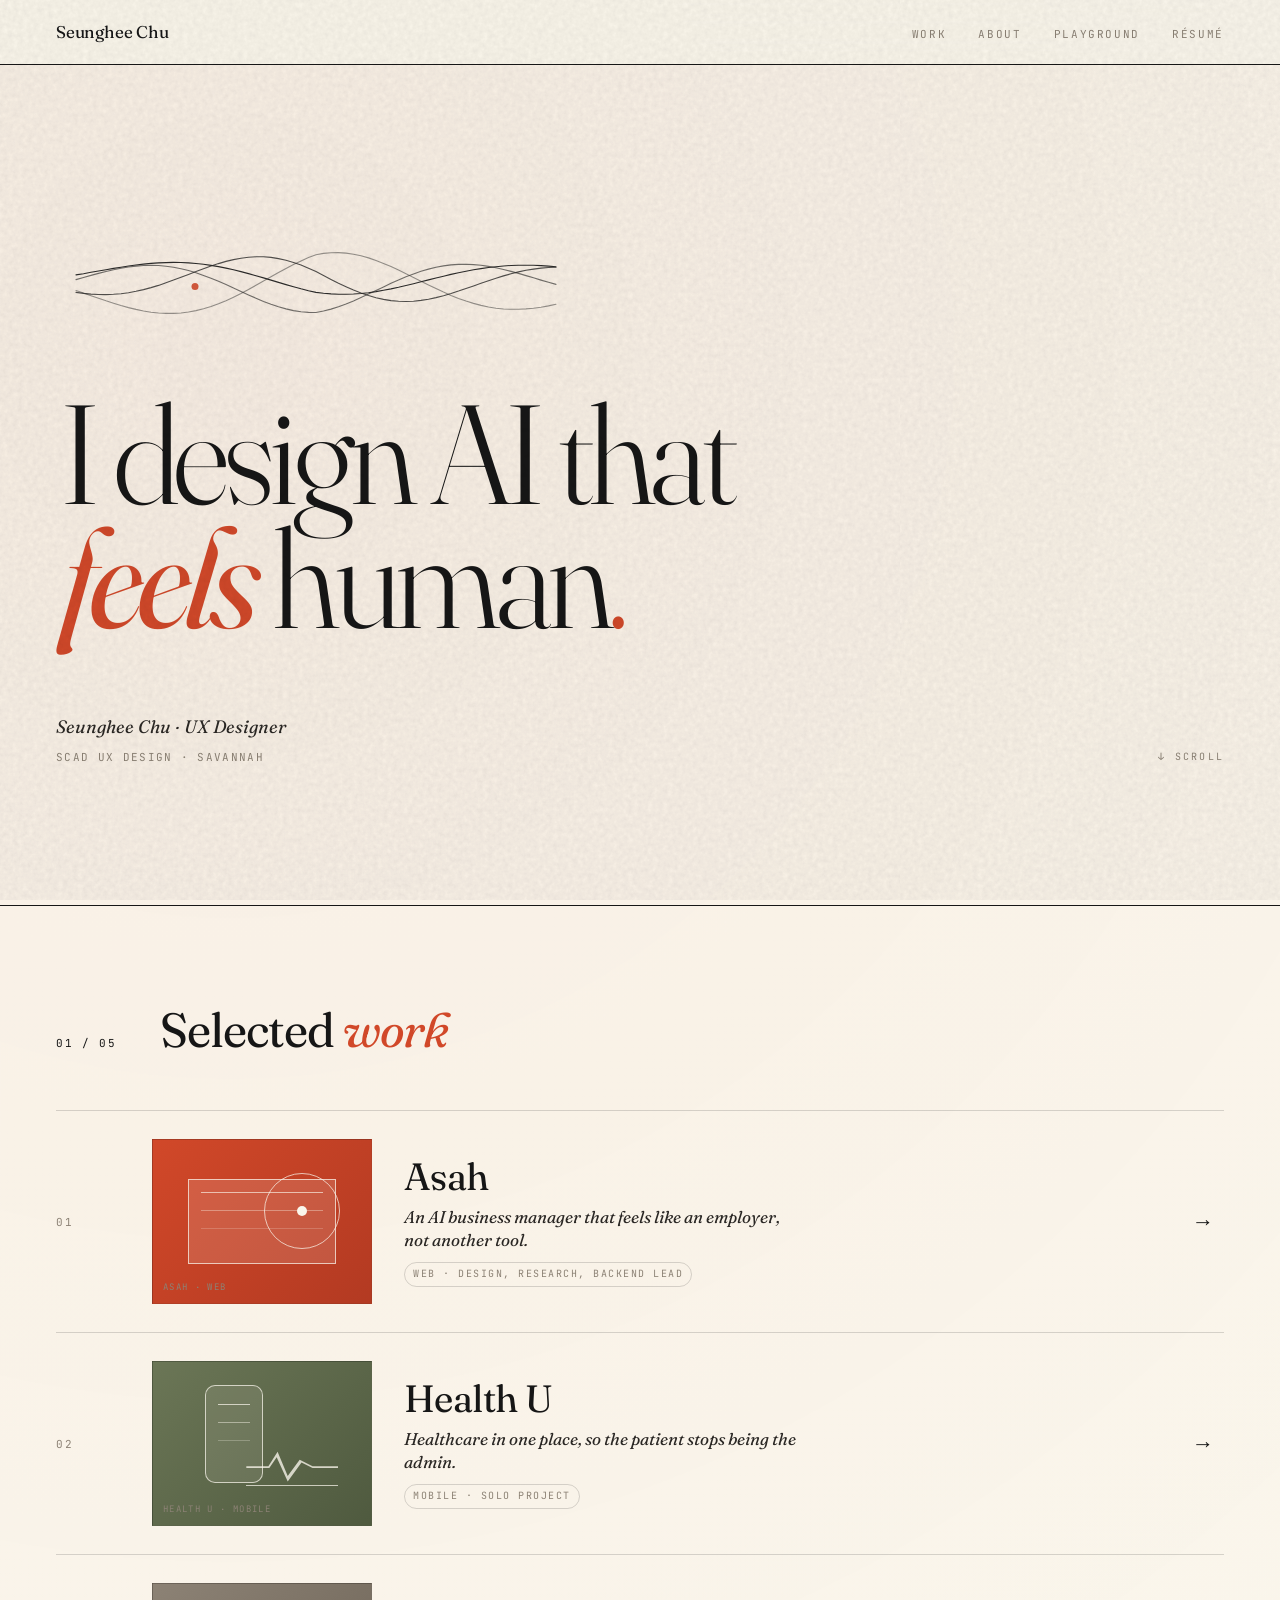
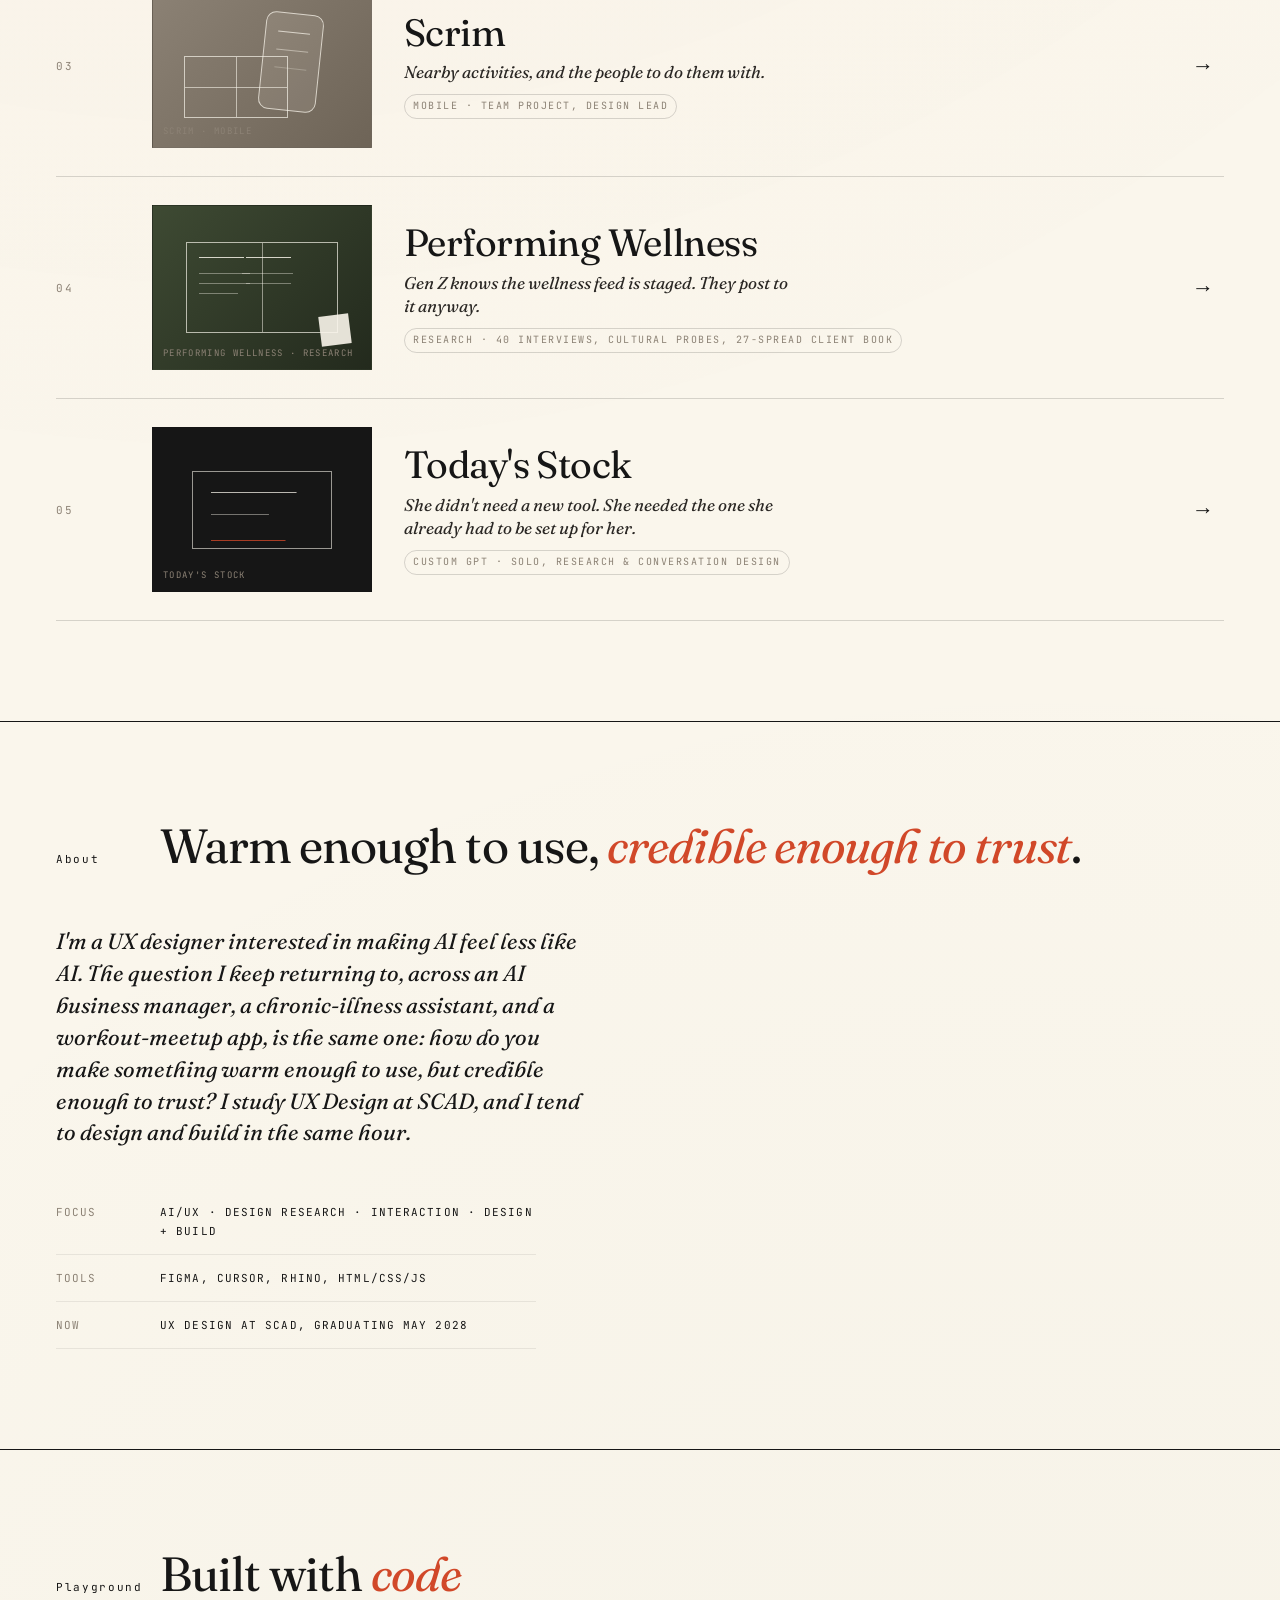
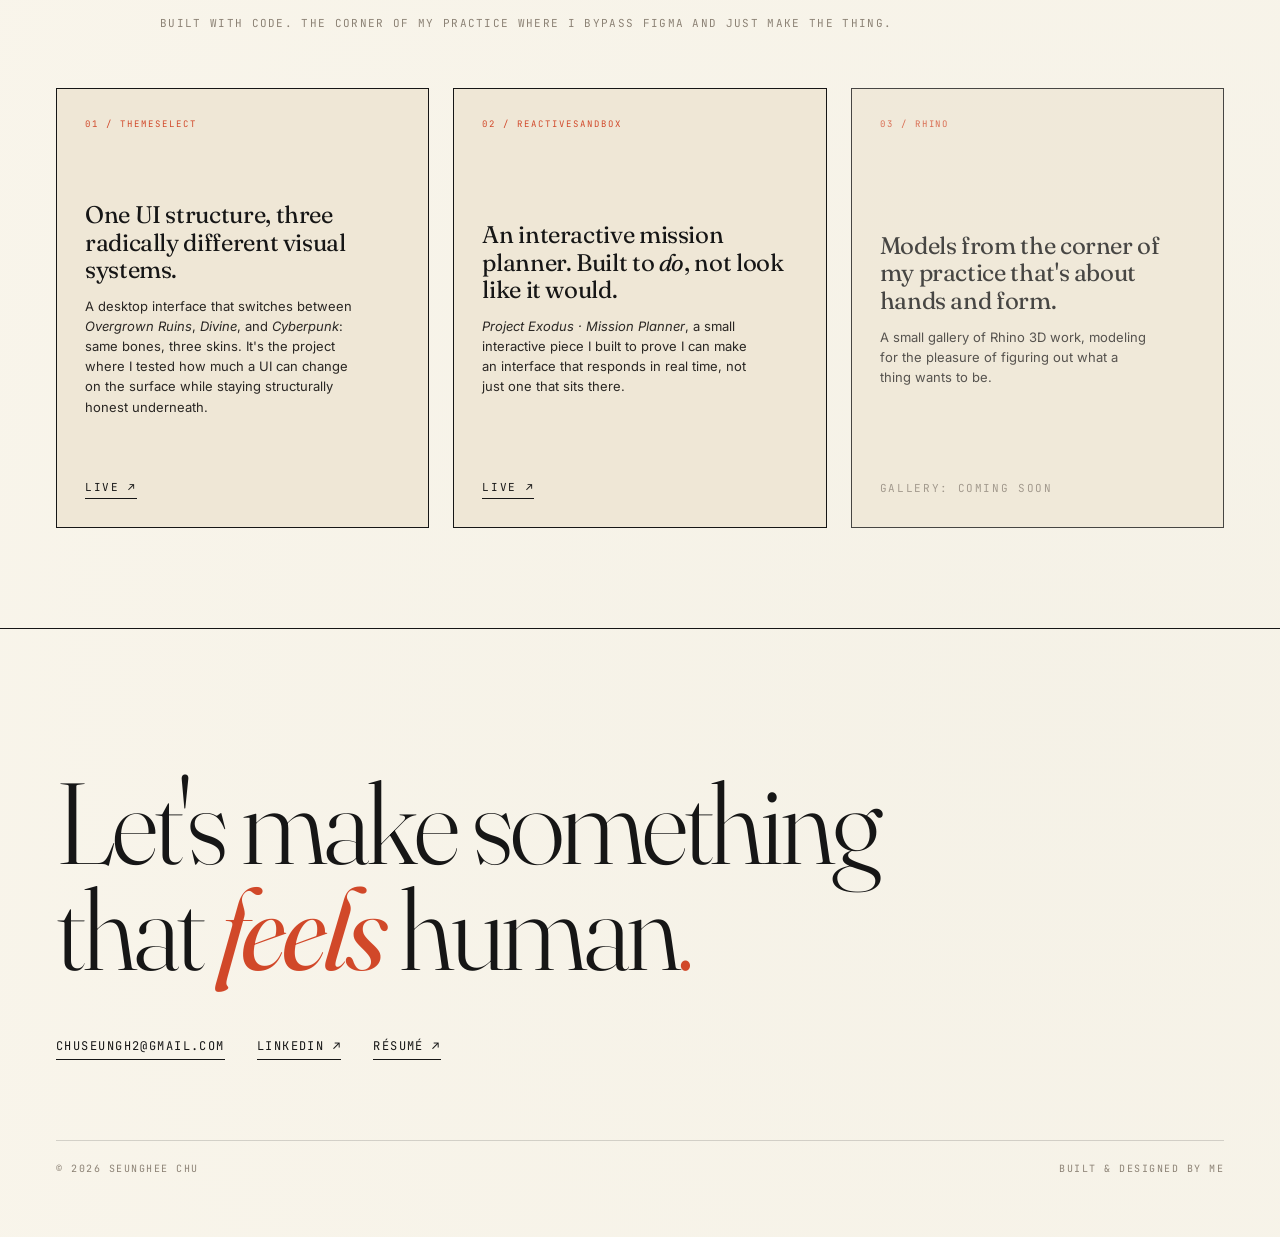
==== commit 60c6f126: "Correct the method count: behavioral analysis was not a separate method Kelly shared the proposal's " ====
--- a/index.html
+++ b/index.html
@@ -3,13 +3,13 @@
 <head>
 <meta charset="UTF-8">
 <meta name="viewport" content="width=device-width, initial-scale=1.0">
-<title>Seunghee (Kelly) Chu · UX Designer</title>
+<title>Seunghee Chu · UX Designer</title>
 <meta name="description" content="UX designer making AI feel human. Selected work, playground, and contact.">
 <meta name="theme-color" content="#FAF6EC">
 <link rel="canonical" href="https://chuseungh2.github.io/portfolio/">
 <link rel="icon" type="image/svg+xml" href="assets/favicon.svg">
 <meta property="og:type" content="website">
-<meta property="og:title" content="Seunghee (Kelly) Chu · UX Designer">
+<meta property="og:title" content="Seunghee Chu · UX Designer">
 <meta property="og:description" content="UX designer making AI feel human. Selected work, playground, and contact.">
 <meta property="og:url" content="https://chuseungh2.github.io/portfolio/">
 <meta name="twitter:card" content="summary">
@@ -18,7 +18,6 @@
   "@context": "https://schema.org",
   "@type": "Person",
   "name": "Seunghee Chu",
-  "alternateName": "Kelly Chu",
   "jobTitle": "UX Designer",
   "url": "https://chuseungh2.github.io/portfolio/",
   "sameAs": ["https://www.linkedin.com/in/seunghee-chu-087957342/"]
@@ -60,7 +59,7 @@
     </h1>
     <div class="hero-foot">
       <div class="who">
-        <p>Seunghee (Kelly) Chu · UX Designer</p>
+        <p>Seunghee Chu · UX Designer</p>
         <p class="meta-line">SCAD UX Design · Savannah</p>
       </div>
       <span class="scroll-cue">↓ scroll</span>
@@ -169,9 +168,9 @@
     <div class="about-grid is-copy-only">
       <!-- Portrait: an empty bordered box labelled "[ portrait placeholder ]" was rendering
            here on the live site. Removed until there's a real photo. To restore, save the
-           portrait to assets/images/kelly-portrait.jpg, drop `is-copy-only` from .about-grid
+           portrait to assets/images/seunghee-portrait.jpg, drop `is-copy-only` from .about-grid
            above, and put this back as the first child:
-           <figure class="about-photo"><img src="assets/images/kelly-portrait.jpg" alt="Seunghee (Kelly) Chu"></figure>
+           <figure class="about-photo"><img src="assets/images/seunghee-portrait.jpg" alt="Seunghee Chu"></figure>
            See CASE-STUDY-TODO.md. -->
       <div class="about-body">
         <p>I'm a UX designer interested in making AI feel less like AI. The question I keep returning to, across an AI business manager, a chronic-illness assistant, and a workout-meetup app, is the same one: how do you make something <em>warm enough to use, but credible enough to trust?</em> I study UX Design at SCAD, and I tend to design and build in the same hour.</p>
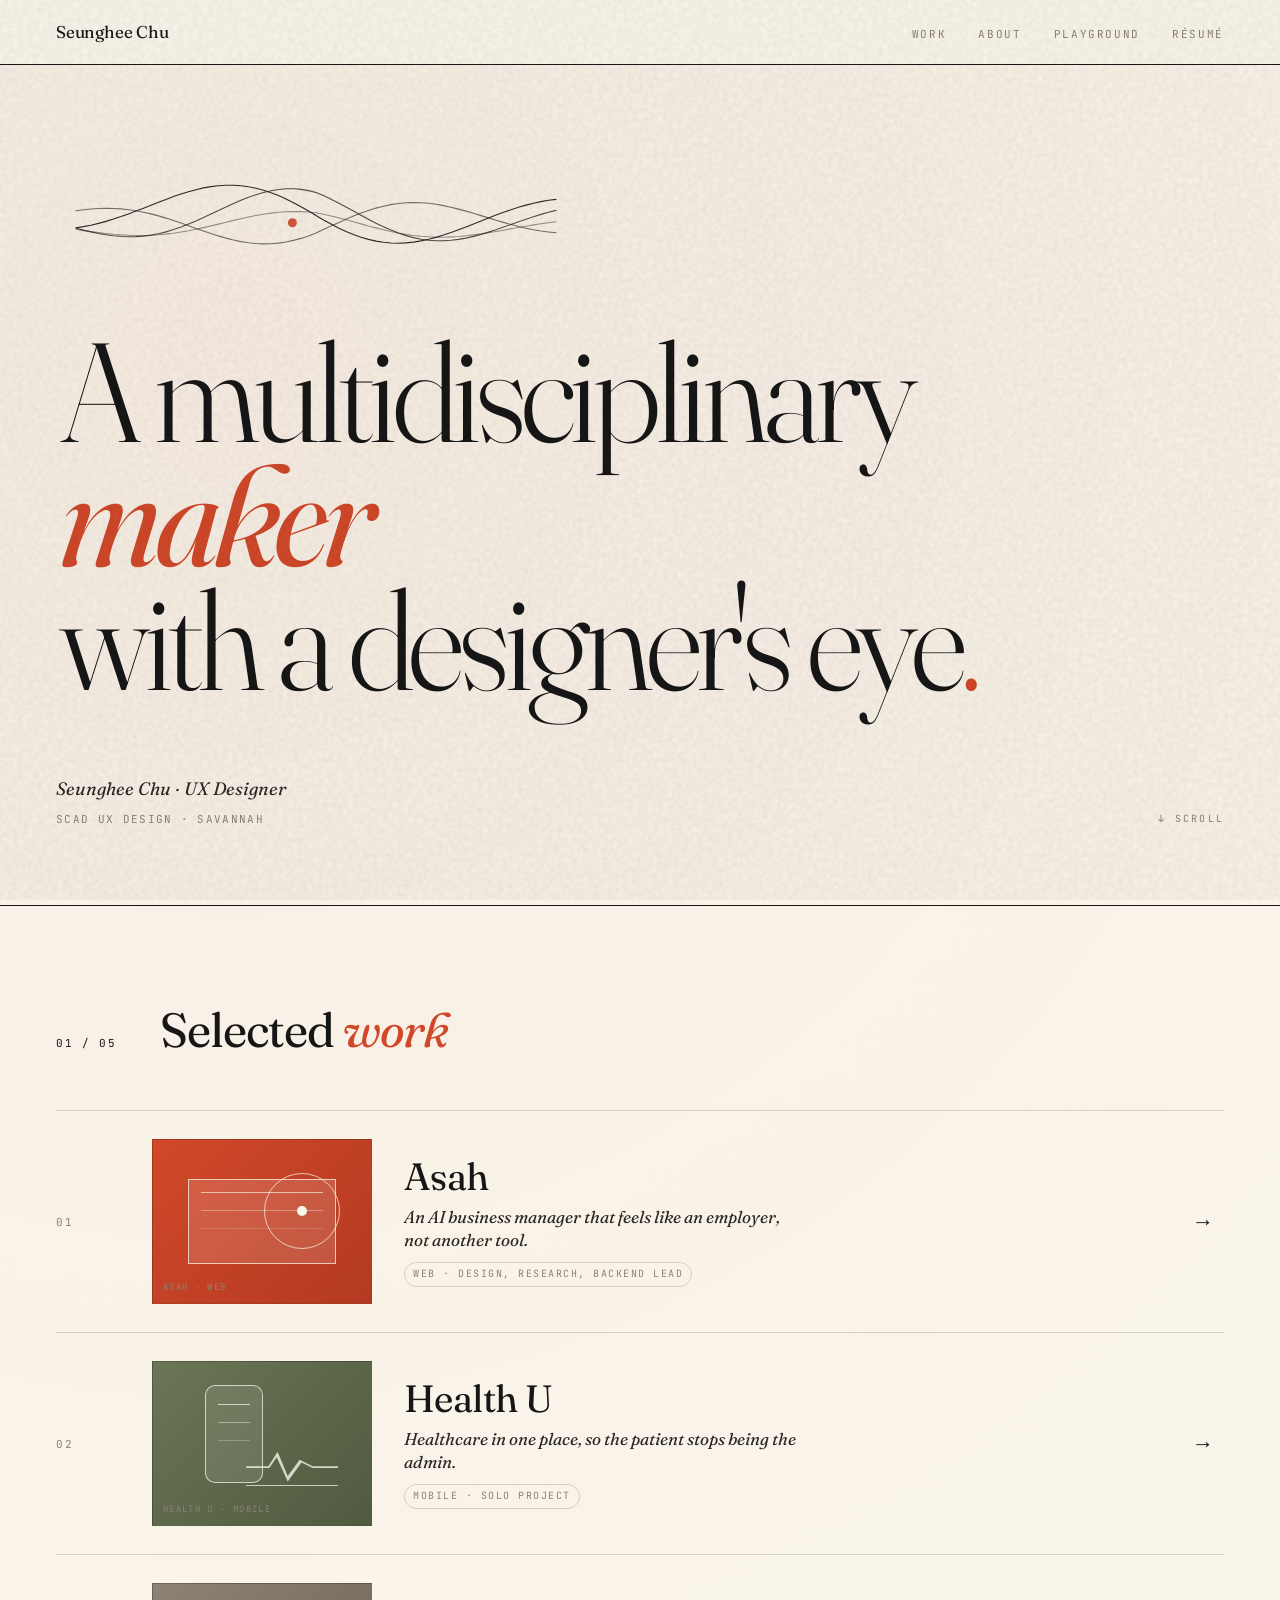
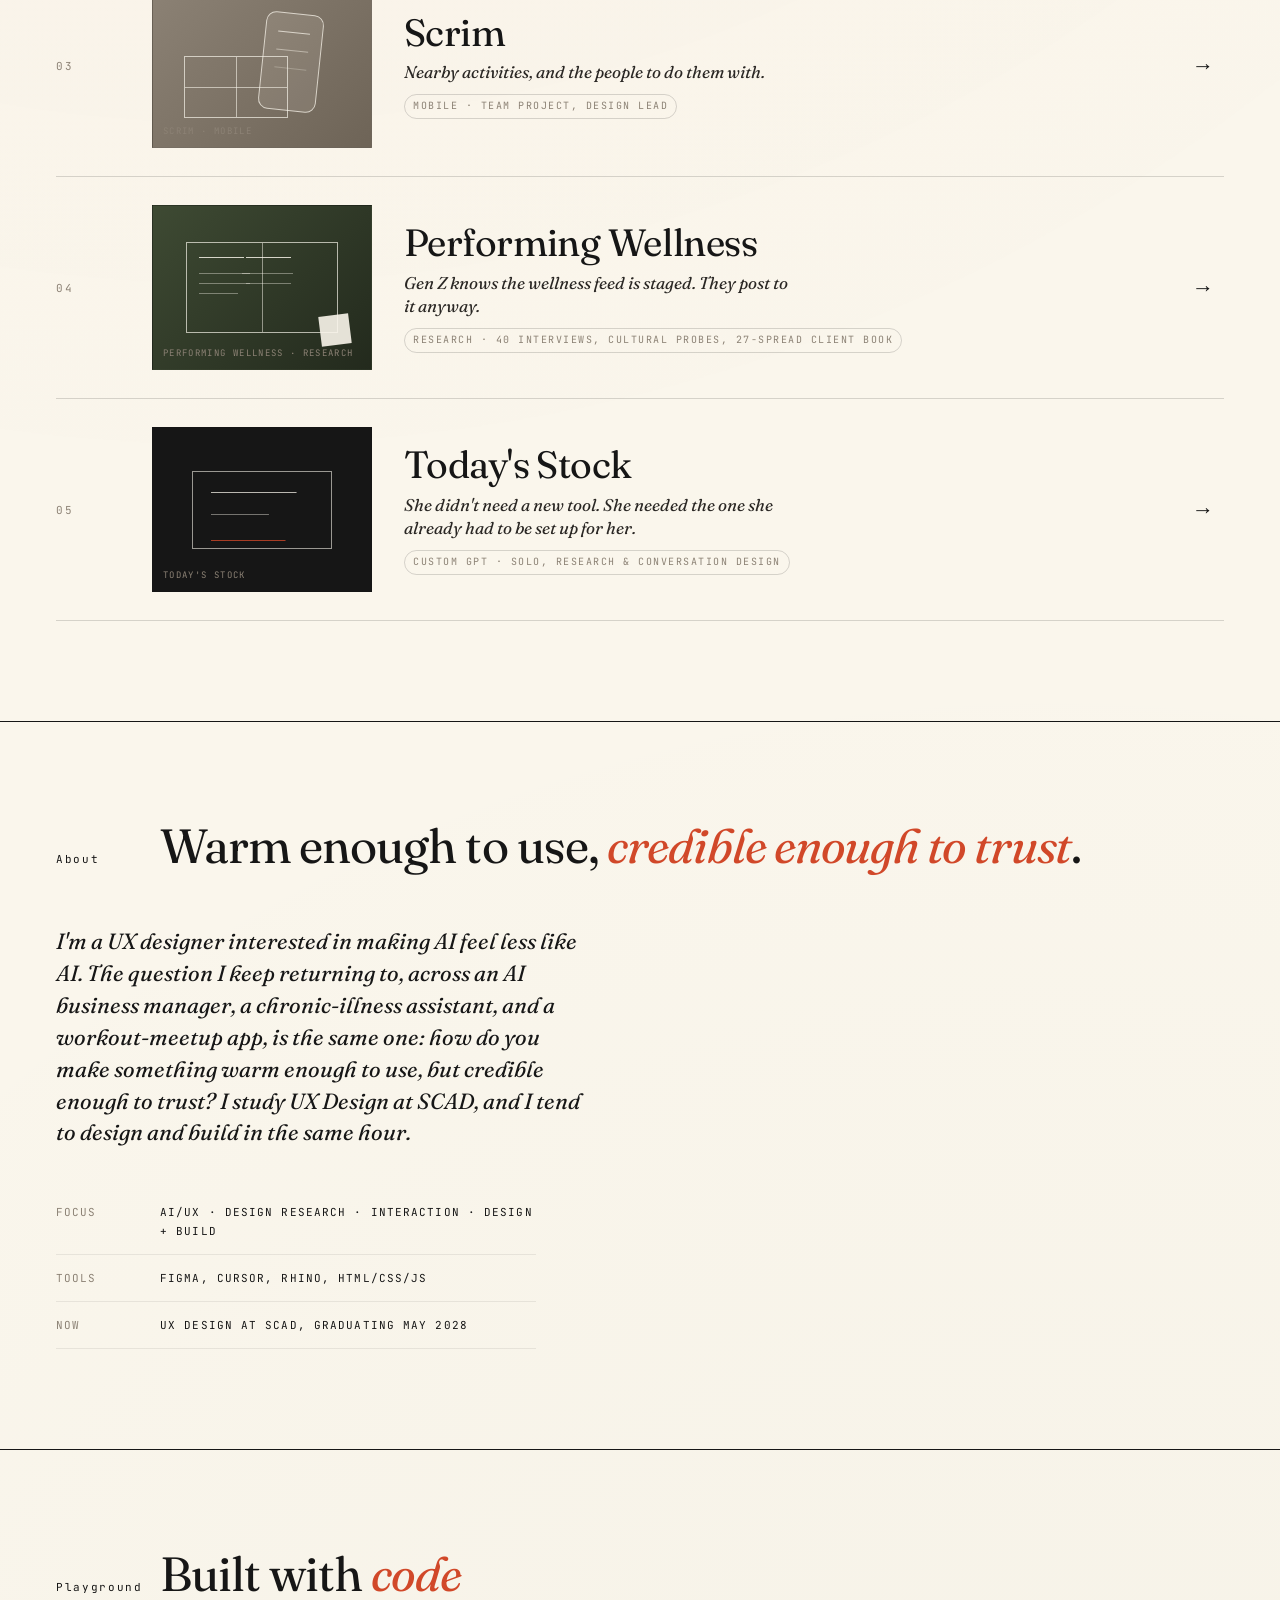
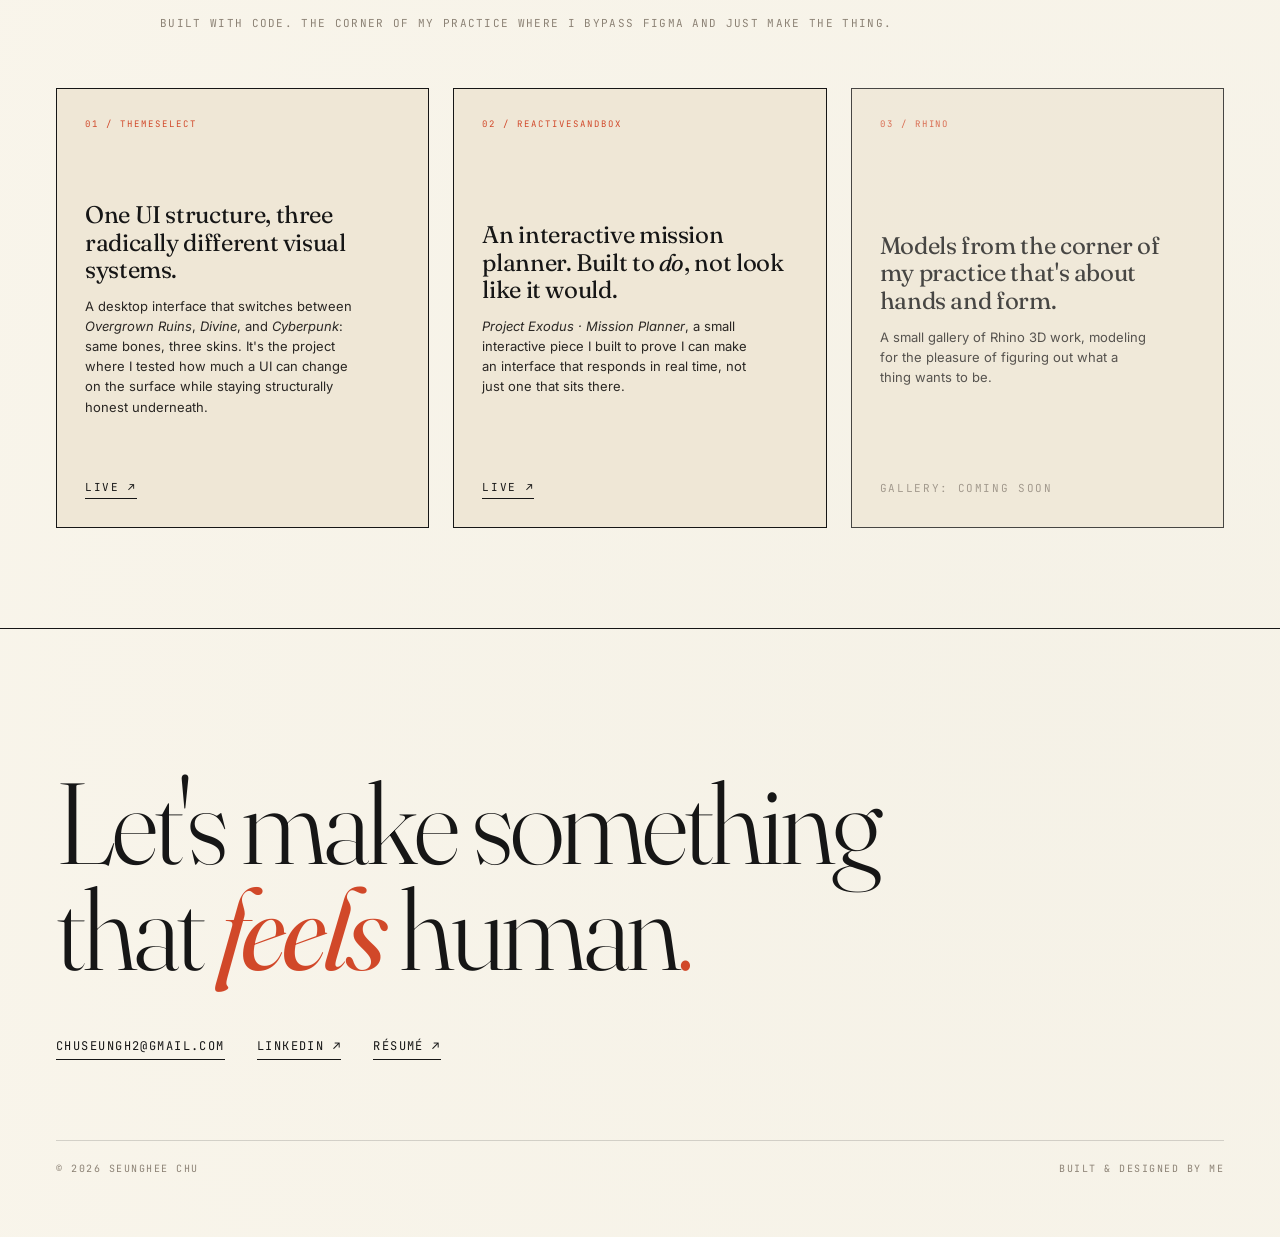
==== commit 8a0a6ae6: "Rewrite the hero, and drop "Kelly" from the site Two things Kelly asked for.  The old headline, "I d" ====
--- a/index.html
+++ b/index.html
@@ -4,13 +4,13 @@
 <meta charset="UTF-8">
 <meta name="viewport" content="width=device-width, initial-scale=1.0">
 <title>Seunghee Chu · UX Designer</title>
-<meta name="description" content="UX designer making AI feel human. Selected work, playground, and contact.">
+<meta name="description" content="UX designer who researches, designs, and builds. Selected work, playground, and contact.">
 <meta name="theme-color" content="#FAF6EC">
 <link rel="canonical" href="https://chuseungh2.github.io/portfolio/">
 <link rel="icon" type="image/svg+xml" href="assets/favicon.svg">
 <meta property="og:type" content="website">
 <meta property="og:title" content="Seunghee Chu · UX Designer">
-<meta property="og:description" content="UX designer making AI feel human. Selected work, playground, and contact.">
+<meta property="og:description" content="UX designer who researches, designs, and builds. Selected work, playground, and contact.">
 <meta property="og:url" content="https://chuseungh2.github.io/portfolio/">
 <meta name="twitter:card" content="summary">
 <script type="application/ld+json">
@@ -54,8 +54,9 @@
   <section class="wrap hero">
     <div class="hero-mark" aria-hidden="true"></div>
     <h1>
-      I design AI that<br>
-      <span class="feels">feels</span> human<span class="dot">.</span>
+      A multidisciplinary<br>
+      <span class="feels">maker</span><br>
+      with a designer's eye<span class="dot">.</span>
     </h1>
     <div class="hero-foot">
       <div class="who">
--- a/assets/css/styles.css
+++ b/assets/css/styles.css
@@ -1515,7 +1515,12 @@
   .nav-inner { padding: 14px var(--gutter); }
   .nav-mark { font-size: 15px; }
   .nav-mark .back { display: block; margin: 0 0 2px; font-size: 9px; }
-  .hero h1 { font-size: clamp(46px, 12vw, 68px); }
+  /* "multidisciplinary" is a 17-character word, and the ch-based max-width above
+     scales with the type, so shrinking the size alone never changes where it wraps.
+     On a phone the gutter is already the line-length control: let the headline use
+     it, and size it so "A multidisciplinary" holds one line instead of stranding
+     the "A" on its own. */
+  .hero h1 { font-size: clamp(34px, 10.8vw, 68px); max-width: 100%; }
   .hero-note { letter-spacing: .12em; }
   .hero-mark { height: 92px; }
   .row-meta { gap: 8px; flex-wrap: wrap; }
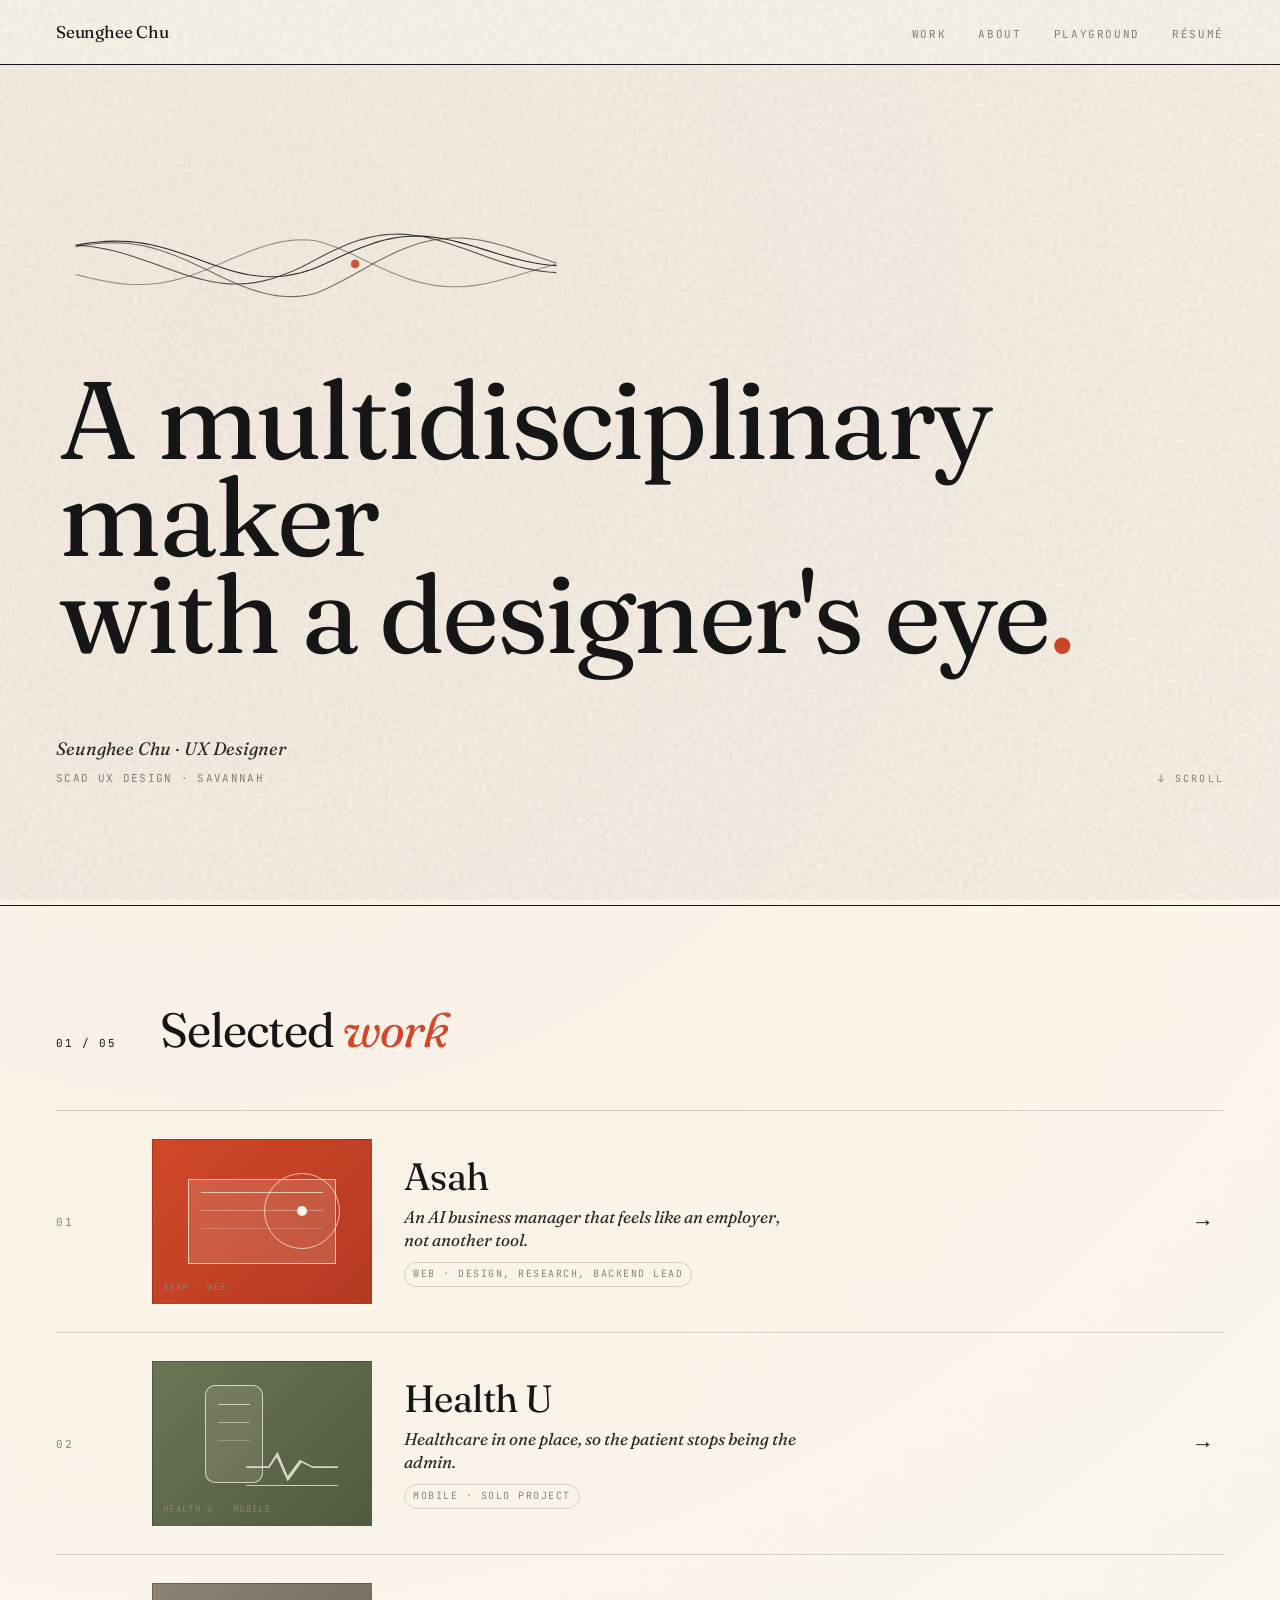
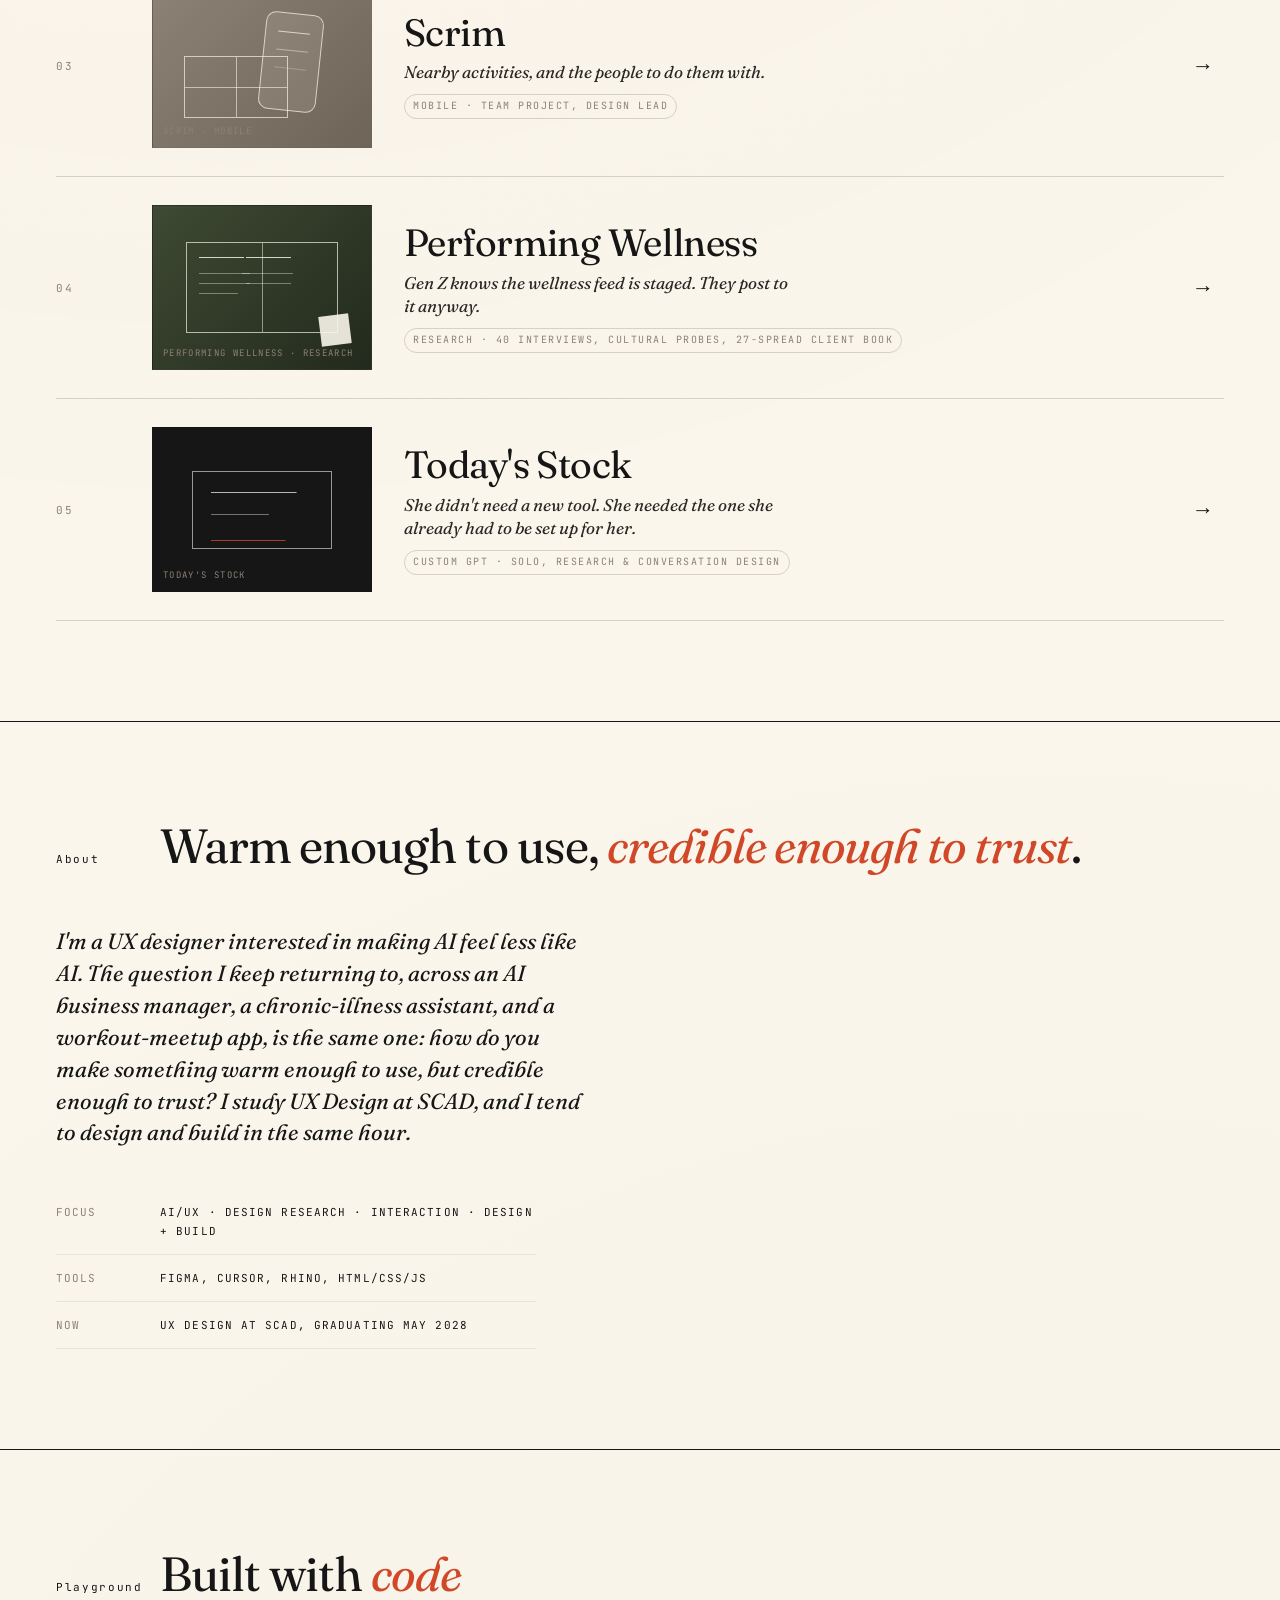
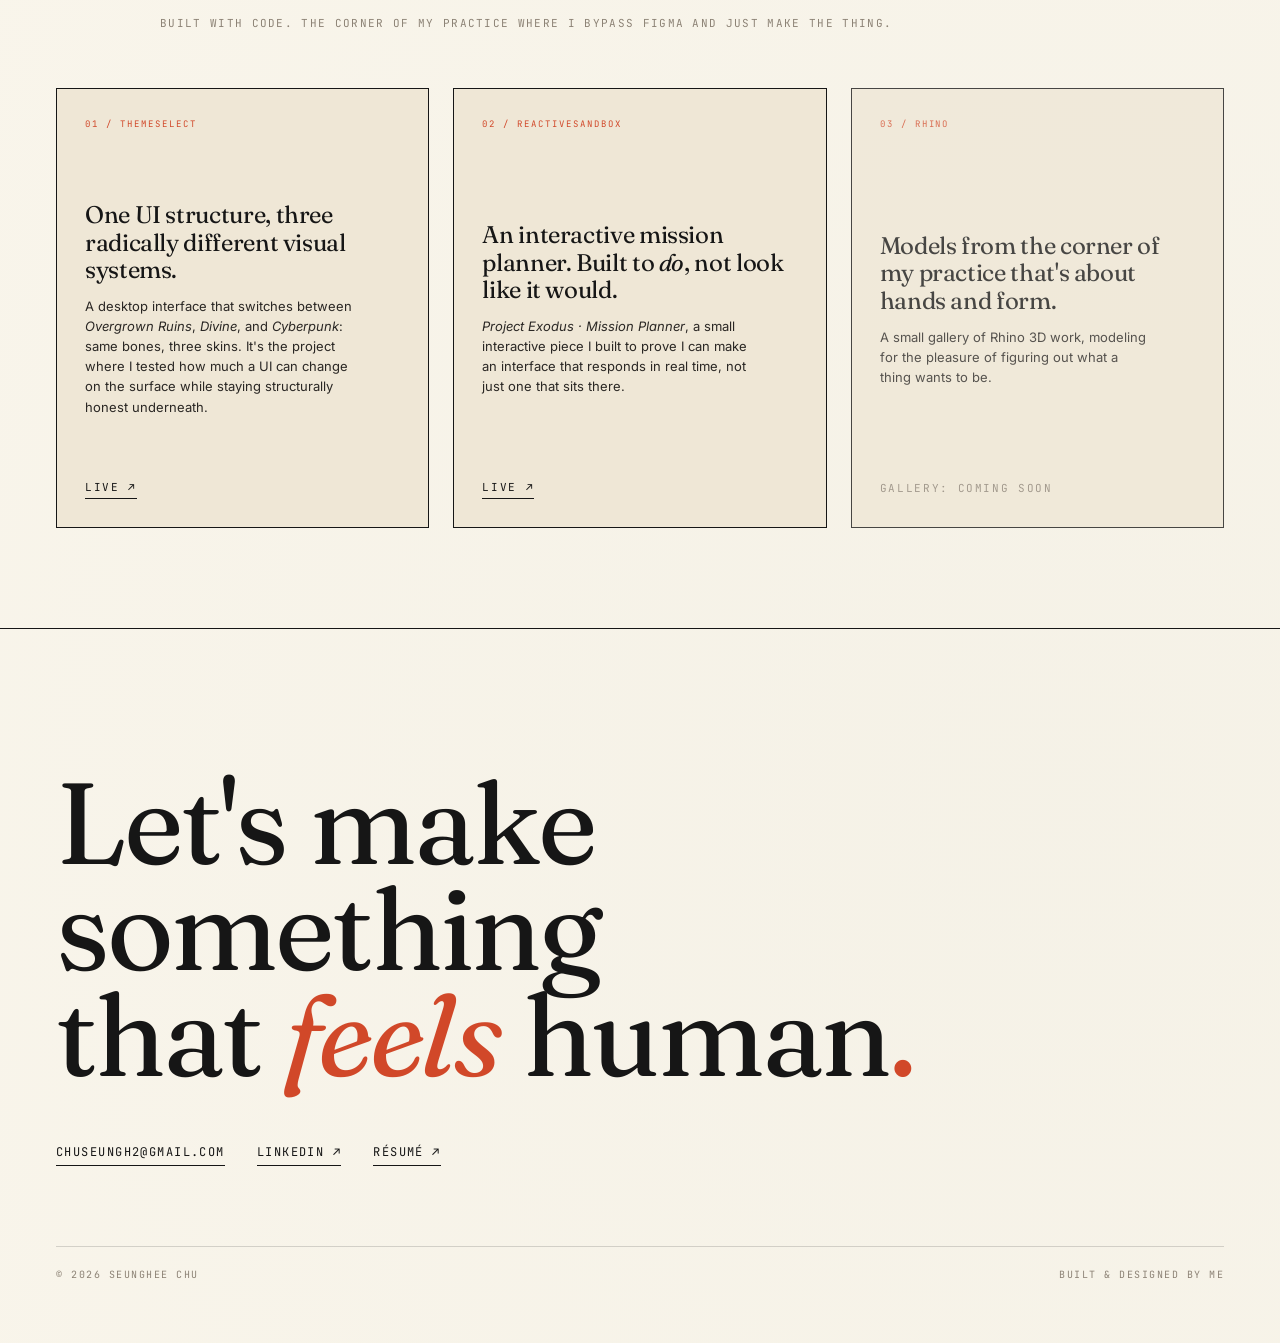
==== commit 22aaff1c: "Make the display type readable, and drop the accent word Kelly couldn't read the headline. The cause" ====
--- a/index.html
+++ b/index.html
@@ -55,7 +55,7 @@
     <div class="hero-mark" aria-hidden="true"></div>
     <h1>
       A multidisciplinary<br>
-      <span class="feels">maker</span><br>
+      maker<br>
       with a designer's eye<span class="dot">.</span>
     </h1>
     <div class="hero-foot">
--- a/assets/css/styles.css
+++ b/assets/css/styles.css
@@ -247,19 +247,25 @@
   height: 120px;
   opacity: .9;
 }
+/* Display type, the three headings set at 100px and up.
+   Fraunces carries an optical-size axis, and left on auto the browser pushes
+   `opsz` toward its 144 maximum at these sizes, which thins the strokes to
+   hairlines. Combined with weight 300 the result was genuinely hard to read.
+   Pin `opsz` to a text-weight value and set the weight to 400: same typeface,
+   same moodboard, strokes that hold. Keep these three in sync. */
 .hero h1 {
   font-family: var(--serif);
-  font-weight: 300;
-  font-size: clamp(64px, 11vw, 168px);
+  font-weight: 400;
+  font-variation-settings: 'opsz' 20, 'wght' 400;
+  /* The headline sets its own lines with <br>, so the measure is governed by the
+     gutter, not a ch cap; a ch cap here only fought the explicit breaks. Sized so
+     the longest line, "with a designer's eye.", holds together at every width the
+     container reaches (it stops growing at --max, hence the px ceiling). */
+  font-size: clamp(64px, 8.6vw, 124px);
   line-height: .88;
-  letter-spacing: -.04em;
-  max-width: 14ch;
+  letter-spacing: -.025em;
+  max-width: 100%;
   padding-left: .03em;
-}
-.hero h1 .feels {
-  font-style: italic;
-  font-weight: 400;
-  color: var(--vermilion);
 }
 .hero h1 .dot { color: var(--vermilion); }
 .hero-note {
@@ -663,10 +669,11 @@
 }
 .contact h2 {
   font-family: var(--serif);
-  font-weight: 300;
+  font-weight: 400;
+  font-variation-settings: 'opsz' 20, 'wght' 400;
   font-size: clamp(56px, 9vw, 132px);
   line-height: .92;
-  letter-spacing: -.035em;
+  letter-spacing: -.025em;
   max-width: 14ch;
 }
 .contact h2 .feels { font-style: italic; color: var(--vermilion); font-weight: 400; }
@@ -718,10 +725,11 @@
 }
 .case-hero h1 {
   font-family: var(--serif);
-  font-weight: 300;
+  font-weight: 400;
+  font-variation-settings: 'opsz' 20, 'wght' 400;
   font-size: clamp(72px, 12vw, 180px);
   line-height: .9;
-  letter-spacing: -.04em;
+  letter-spacing: -.025em;
 }
 .case-hero .tagline {
   font-family: var(--serif);
@@ -1453,8 +1461,8 @@
   /* hero */
   .hero { min-height: auto; padding: 60px var(--gutter) 80px; }
   .hero h1 {
-    font-size: clamp(54px, 11.5vw, 96px);
-    max-width: 12ch;
+    font-size: clamp(44px, 9.2vw, 92px);
+    max-width: 100%;
   }
 
   /* selected work */
@@ -1515,12 +1523,10 @@
   .nav-inner { padding: 14px var(--gutter); }
   .nav-mark { font-size: 15px; }
   .nav-mark .back { display: block; margin: 0 0 2px; font-size: 9px; }
-  /* "multidisciplinary" is a 17-character word, and the ch-based max-width above
-     scales with the type, so shrinking the size alone never changes where it wraps.
-     On a phone the gutter is already the line-length control: let the headline use
-     it, and size it so "A multidisciplinary" holds one line instead of stranding
-     the "A" on its own. */
-  .hero h1 { font-size: clamp(34px, 10.8vw, 68px); max-width: 100%; }
+  /* On a phone there isn't room to hold every line, so the size is set by the
+     first one: "A multidisciplinary" must stay whole rather than stranding the
+     "A" by itself. The last line is allowed to wrap below it. */
+  .hero h1 { font-size: clamp(30px, 10vw, 68px); max-width: 100%; }
   .hero-note { letter-spacing: .12em; }
   .hero-mark { height: 92px; }
   .row-meta { gap: 8px; flex-wrap: wrap; }
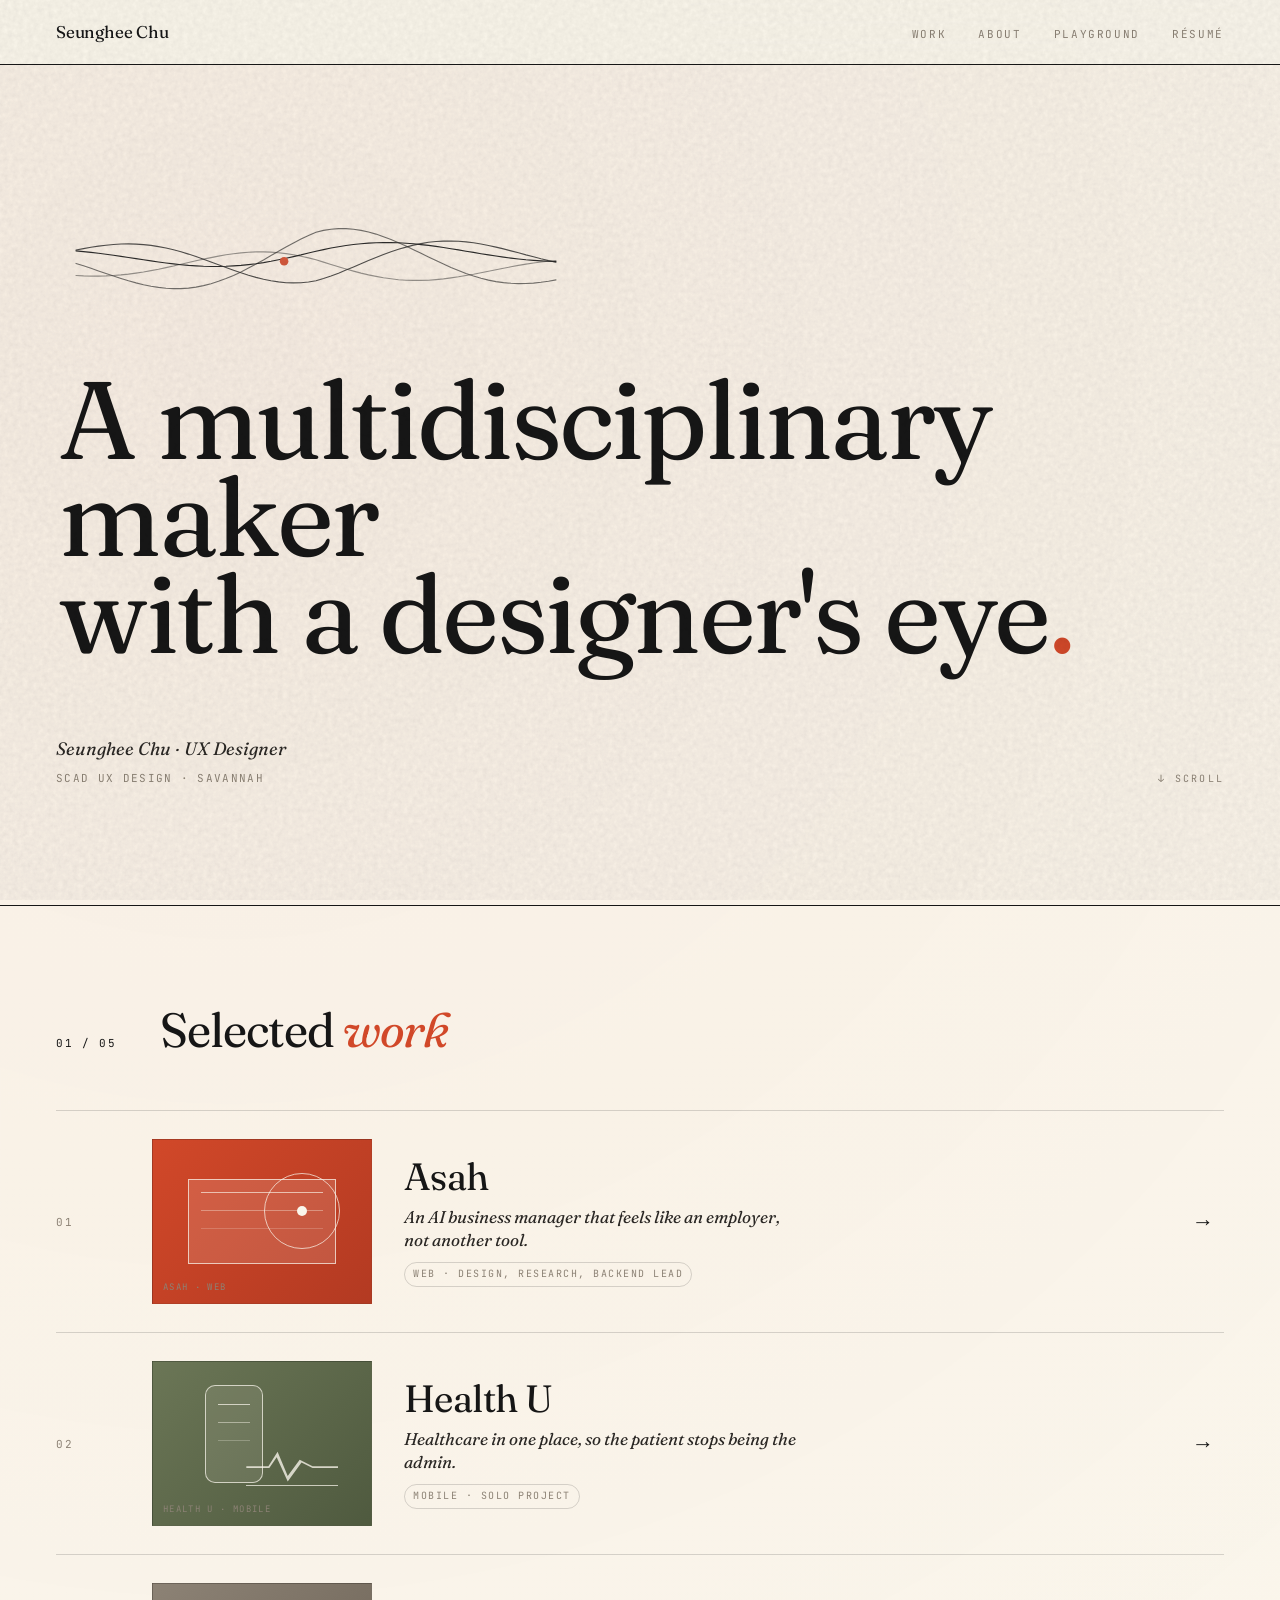
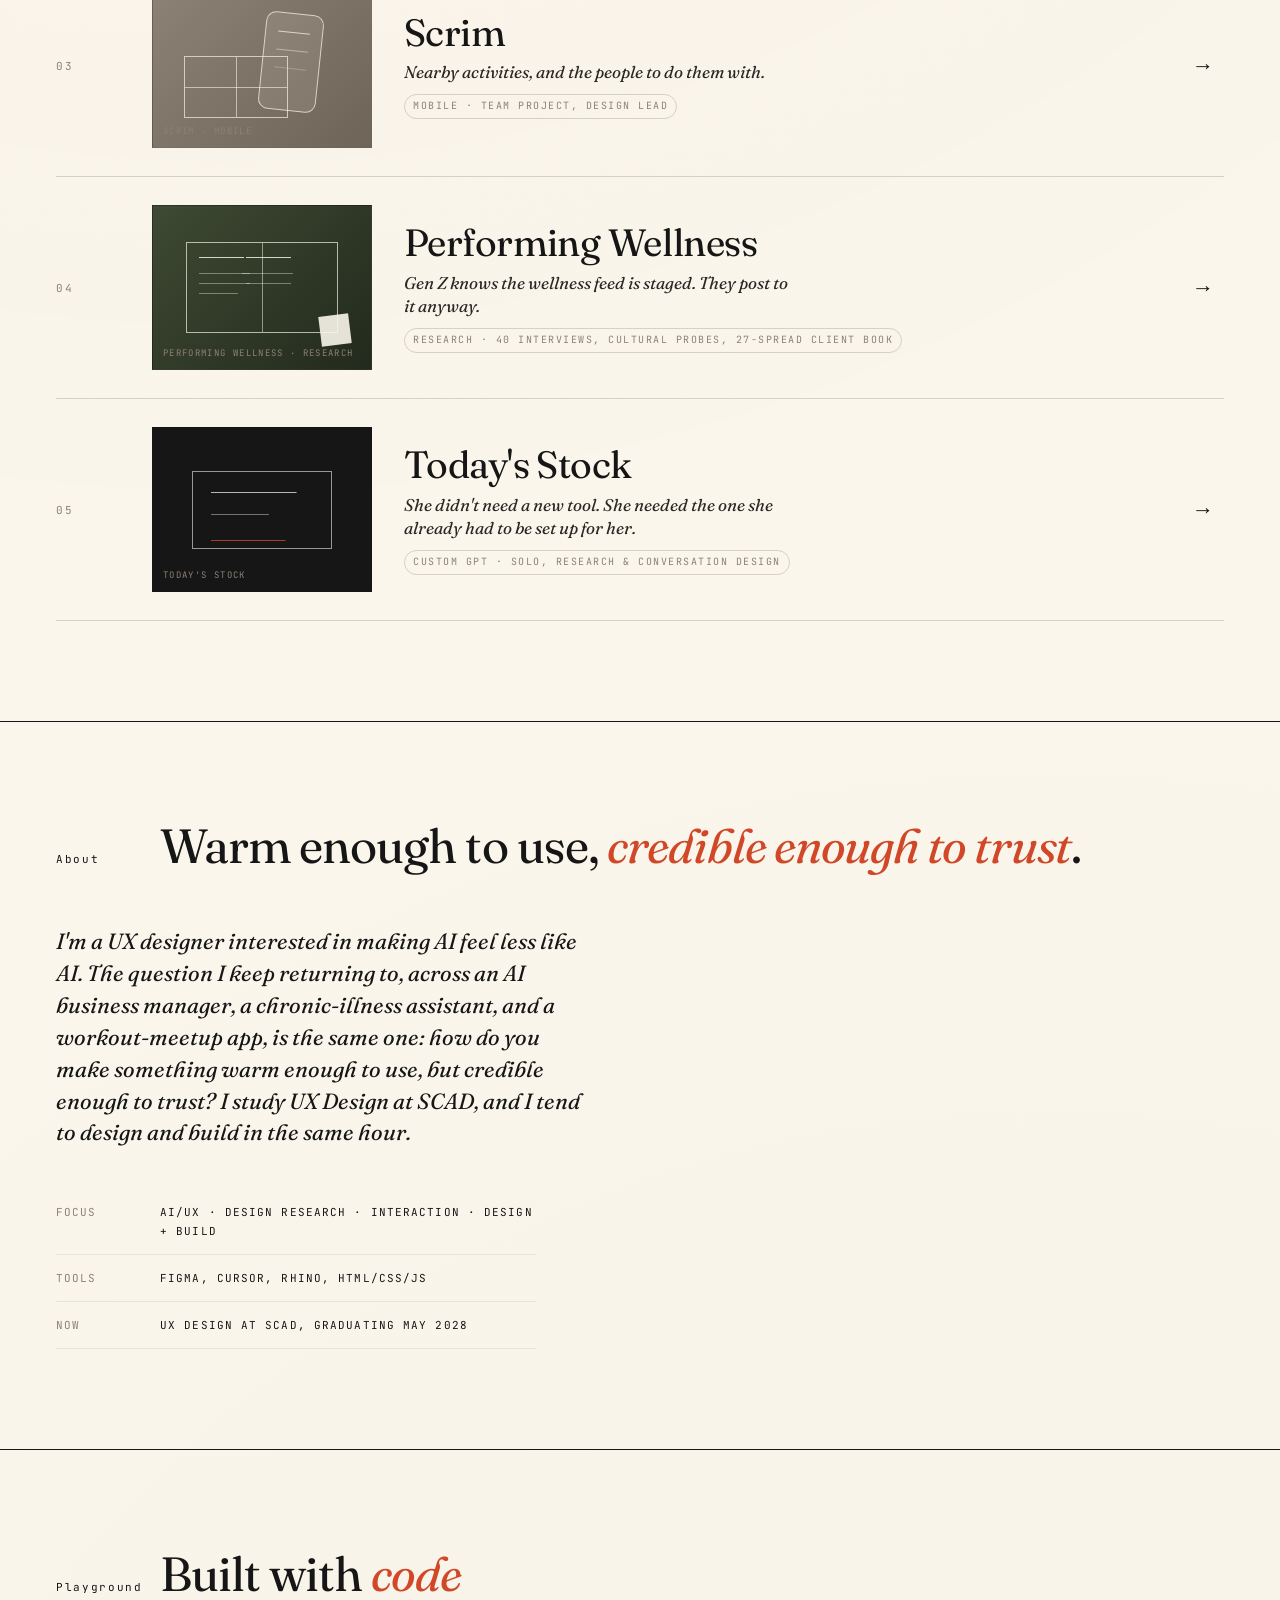
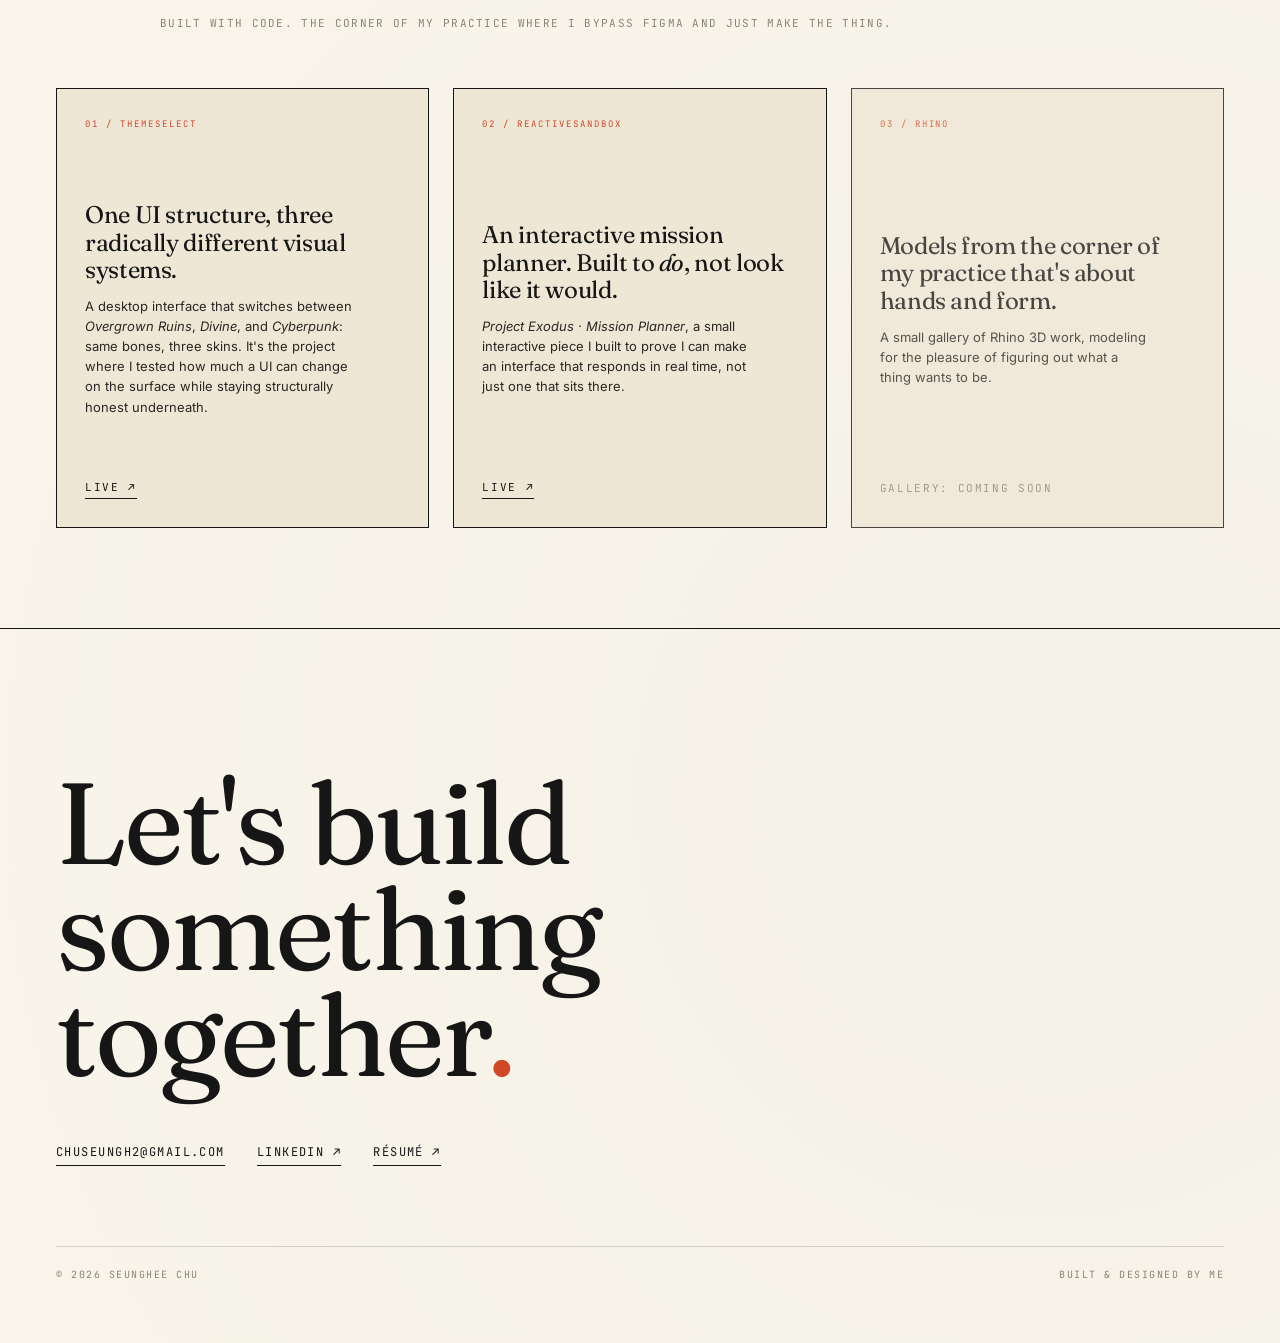
==== commit 8b36907f: "Rewrite the contact closing line, drop its accent word too Same pass as the hero. "Let's make someth" ====
--- a/index.html
+++ b/index.html
@@ -229,8 +229,8 @@
 
   <section class="wrap contact" id="contact">
     <h2>
-      Let's make something<br>
-      that <span class="feels">feels</span> human<span style="color:var(--vermilion);">.</span>
+      Let's build something<br>
+      together<span style="color:var(--vermilion);">.</span>
     </h2>
 
     <div class="contact-links">
--- a/assets/css/styles.css
+++ b/assets/css/styles.css
@@ -676,7 +676,6 @@
   letter-spacing: -.025em;
   max-width: 14ch;
 }
-.contact h2 .feels { font-style: italic; color: var(--vermilion); font-weight: 400; }
 .contact-links {
   display: flex;
   gap: 32px;
